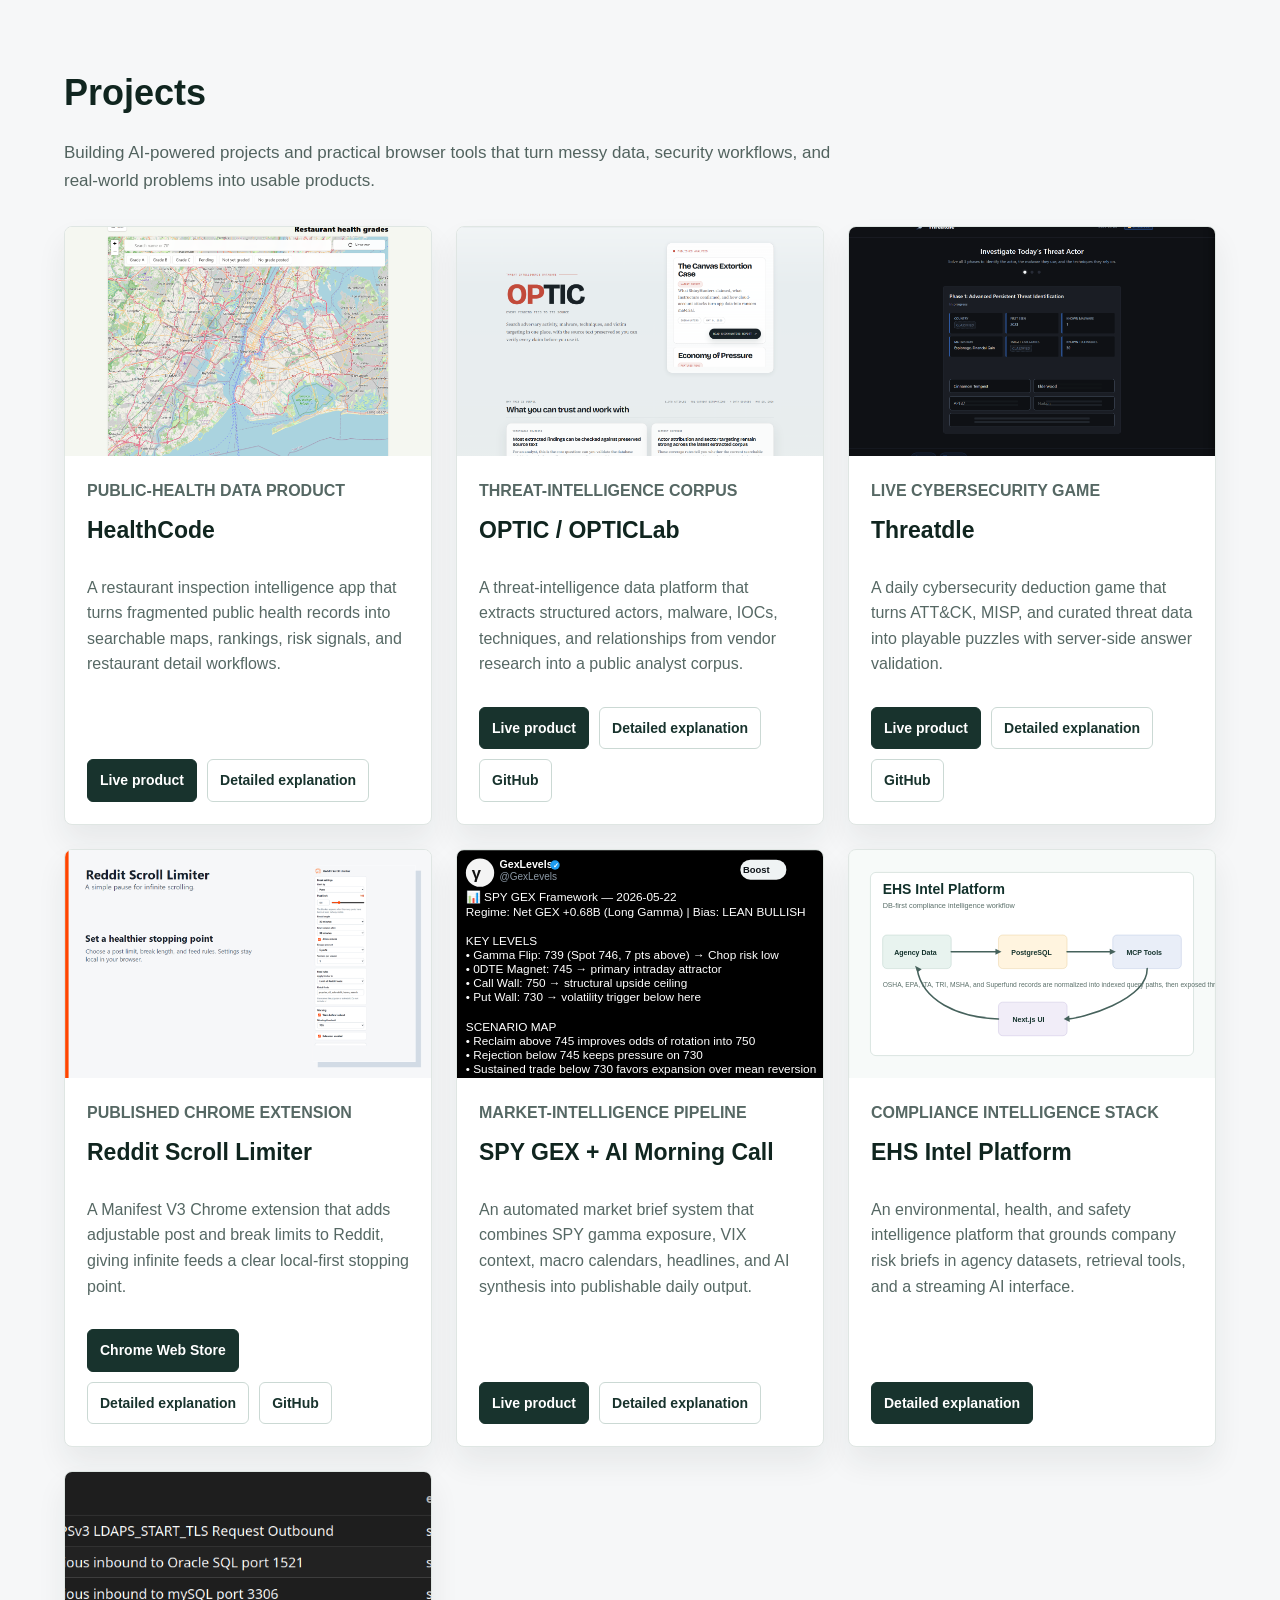
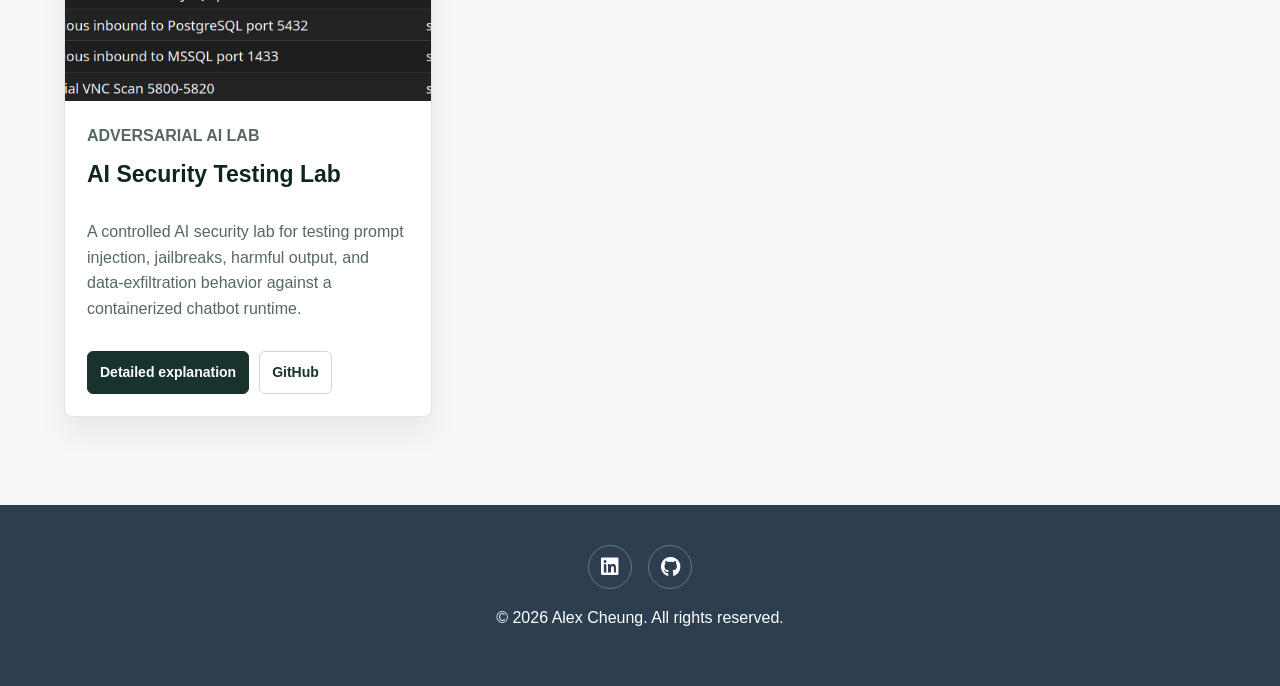
==== index.html @ 7236e61a "Add Reddit Scroll Limiter project" ====
<!DOCTYPE html>
<html lang="en">
<head>
    <meta charset="UTF-8">
    <meta name="viewport" content="width=device-width, initial-scale=1.0">
    <title>Alex Cheung - Portfolio</title>
    <link rel="stylesheet" href="styles.css">
    <link rel="stylesheet" href="https://cdnjs.cloudflare.com/ajax/libs/font-awesome/6.0.0/css/all.min.css">
</head>
<body>
    <main>
        <section class="portfolio-section" id="projects">
            <div class="container">
                <div class="section-heading">
                    <h2>Projects</h2>
                    <p>Building AI-powered projects and practical browser tools that turn messy data, security workflows, and real-world problems into usable products.</p>
                </div>

                <div class="project-grid">
                    <article class="project-card">
                        <a href="project-healthcode.html" class="project-image-link" aria-label="Read HealthCode details">
                            <img src="assets/projects/healthcode.png" alt="HealthCode application screenshot">
                        </a>
                        <div class="project-card-body">
                            <p class="project-type">Public-health data product</p>
                            <h3>HealthCode</h3>
                            <p>A restaurant inspection intelligence app that turns fragmented public health records into searchable maps, rankings, risk signals, and restaurant detail workflows.</p>
                            <div class="project-links">
                                <a href="https://healthcode-staging.netlify.app/" target="_blank" rel="noopener">Live product</a>
                                <a href="project-healthcode.html">Detailed explanation</a>
                            </div>
                        </div>
                    </article>

                    <article class="project-card">
                        <a href="project-optic.html" class="project-image-link" aria-label="Read OPTIC details">
                            <img src="assets/projects/optic.png" alt="OPTICLab application screenshot">
                        </a>
                        <div class="project-card-body">
                            <p class="project-type">Threat-intelligence corpus</p>
                            <h3>OPTIC / OPTICLab</h3>
                            <p>A threat-intelligence data platform that extracts structured actors, malware, IOCs, techniques, and relationships from vendor research into a public analyst corpus.</p>
                            <div class="project-links">
                                <a href="https://opticlab.net" target="_blank" rel="noopener">Live product</a>
                                <a href="project-optic.html">Detailed explanation</a>
                                <a href="https://github.com/RubiksTwist/opticLab" target="_blank" rel="noopener">GitHub</a>
                            </div>
                        </div>
                    </article>

                    <article class="project-card">
                        <a href="project-threatdle.html" class="project-image-link" aria-label="Read Threatdle details">
                            <img src="assets/projects/threatdle.png" alt="Threatdle application screenshot">
                        </a>
                        <div class="project-card-body">
                            <p class="project-type">Live cybersecurity game</p>
                            <h3>Threatdle</h3>
                            <p>A daily cybersecurity deduction game that turns ATT&CK, MISP, and curated threat data into playable puzzles with server-side answer validation.</p>
                            <div class="project-links">
                                <a href="https://threatdle.com" target="_blank" rel="noopener">Live product</a>
                                <a href="project-threatdle.html">Detailed explanation</a>
                                <a href="https://github.com/RubiksTwist/Threatdle" target="_blank" rel="noopener">GitHub</a>
                            </div>
                        </div>
                    </article>

                    <article class="project-card">
                        <a href="project-reddit-scroll-limiter.html" class="project-image-link" aria-label="Read Reddit Scroll Limiter details">
                            <img src="assets/projects/reddit-scroll-limiter.png" alt="Reddit Scroll Limiter Chrome extension popup">
                        </a>
                        <div class="project-card-body">
                            <p class="project-type">Published Chrome extension</p>
                            <h3>Reddit Scroll Limiter</h3>
                            <p>A Manifest V3 Chrome extension that adds adjustable post and break limits to Reddit, giving infinite feeds a clear local-first stopping point.</p>
                            <div class="project-links">
                                <a href="https://chromewebstore.google.com/detail/reddit-scroll-limiter/bcopejcpidfjbmljckhagbildkhfkemb" target="_blank" rel="noopener">Chrome Web Store</a>
                                <a href="project-reddit-scroll-limiter.html">Detailed explanation</a>
                                <a href="https://github.com/RubiksTwist/redditScrollLimiter" target="_blank" rel="noopener">GitHub</a>
                            </div>
                        </div>
                    </article>

                    <article class="project-card">
                        <a href="project-market-intel.html" class="project-image-link" aria-label="Read market intelligence details">
                            <img src="assets/projects/spy-gex-x-post.svg" alt="SPY GEX Framework post preview">
                        </a>
                        <div class="project-card-body">
                            <p class="project-type">Market-intelligence pipeline</p>
                            <h3>SPY GEX + AI Morning Call</h3>
                            <p>An automated market brief system that combines SPY gamma exposure, VIX context, macro calendars, headlines, and AI synthesis into publishable daily output.</p>
                            <div class="project-links">
                                <a href="https://x.com/GexLevels" target="_blank" rel="noopener">Live product</a>
                                <a href="project-market-intel.html">Detailed explanation</a>
                            </div>
                        </div>
                    </article>

                    <article class="project-card">
                        <a href="project-ehs-intel.html" class="project-image-link" aria-label="Read EHS Intel details">
                            <img src="assets/projects/ehs-intel.svg" alt="EHS Intel platform architecture preview">
                        </a>
                        <div class="project-card-body">
                            <p class="project-type">Compliance intelligence stack</p>
                            <h3>EHS Intel Platform</h3>
                            <p>An environmental, health, and safety intelligence platform that grounds company risk briefs in agency datasets, retrieval tools, and a streaming AI interface.</p>
                            <div class="project-links">
                                <a href="project-ehs-intel.html">Detailed explanation</a>
                            </div>
                        </div>
                    </article>

                    <article class="project-card">
                        <a href="project-ai-security-lab.html" class="project-image-link" aria-label="Read AI Security Lab details">
                            <img src="images/SO_metasploit.png" alt="Security Onion alert screenshot from cybersecurity lab">
                        </a>
                        <div class="project-card-body">
                            <p class="project-type">Adversarial AI lab</p>
                            <h3>AI Security Testing Lab</h3>
                            <p>A controlled AI security lab for testing prompt injection, jailbreaks, harmful output, and data-exfiltration behavior against a containerized chatbot runtime.</p>
                            <div class="project-links">
                                <a href="project-ai-security-lab.html">Detailed explanation</a>
                                <a href="https://github.com/RubiksTwist/AI-Hacking" target="_blank" rel="noopener">GitHub</a>
                            </div>
                        </div>
                    </article>
                </div>
            </div>
        </section>
    </main>

    <footer>
        <div class="container">
            <ul class="social-links" aria-label="Social profiles">
                <li>
                    <a href="https://www.linkedin.com/in/alex-cheung-878632290" target="_blank" rel="noopener" aria-label="LinkedIn profile">
                        <i class="fab fa-linkedin" aria-hidden="true"></i>
                    </a>
                </li>
                <li>
                    <a href="https://github.com/RubiksTwist" target="_blank" rel="noopener" aria-label="GitHub profile">
                        <i class="fab fa-github" aria-hidden="true"></i>
                    </a>
                </li>
            </ul>
            <p>&copy; 2026 Alex Cheung. All rights reserved.</p>
        </div>
    </footer>
</body>
</html>
---- styles.css ----
/* General Styles */
body {
    font-family: 'Arial', sans-serif;
    margin: 0;
    padding: 0;
    background-color: #f4f4f4;
    color: #333;
    line-height: 1.6;
}

.container {
    width: 90%;
    max-width: 1200px;
    margin: 0 auto;
    padding: 20px;
}

/* Navigation Bar */
nav {
    background-color: #2c3e50;
    color: #fff;
    padding: 10px 0;
}

nav .container {
    display: flex;
    justify-content: space-between;
    align-items: center;
}

nav .logo {
    font-size: 24px;
    font-weight: bold;
    color: #fff;
    text-decoration: none;
}

nav ul {
    list-style: none;
    margin: 0;
    padding: 0;
    display: flex;
}

nav ul li {
    margin-left: 20px;
}

nav ul li a {
    color: #fff;
    text-decoration: none;
    font-size: 16px;
}

nav ul li a:hover {
    color: #EF7C24;
}

/* Hero Section */
.hero {
    background-color: #EF7C24;
    color: #fff;
    padding: 80px 0;
    text-align: center;
}

.profile-pic {
    width: 150px; /* Adjust the size as needed */
    height: 150px; /* Adjust the size as needed */
    border-radius: 50%; /* This makes the image circular */
    border: 3px solid #fff; /* Optional: Adds a border around the image */
    box-shadow: 0 4px 8px rgba(0, 0, 0, 0.1); /* Optional: Adds a subtle shadow */
    margin-bottom: 20px; /* Space between the image and the text below */
}

.hero h1 {
    font-size: 48px;
    margin-bottom: 20px;
}

.hero p {
    font-size: 24px;
}

/* About Me Section */
.about {
    padding: 60px 0;
    background-color: #fff;
}

.about h2 {
    font-size: 36px;
    margin-bottom: 20px;
    color: #2c3e50;
}

.about p {
    font-size: 18px;
    line-height: 1.8;
}

/* Certifications Section */
.certifications {
    padding: 60px 0;
    background-color: #f4f4f4;
}

.certifications h2 {
    font-size: 36px;
    margin-bottom: 20px;
    color: #2c3e50;
}

.cert-grid {
    display: grid;
    grid-template-columns: repeat(auto-fit, minmax(250px, 1fr));
    gap: 20px;
}

.cert-item {
    background-color: #fff;
    padding: 20px;
    border-radius: 8px;
    box-shadow: 0px 0px 10px rgba(0, 0, 0, 0.1);
    text-align: center;
}

.cert-item i {
    font-size: 48px;
    color: #EF7C24;
    margin-bottom: 10px;
}

.cert-item h3 {
    font-size: 24px;
    margin-bottom: 10px;
    color: #2c3e50;
}

.cert-item p {
    font-size: 16px;
    color: #666;
}
.cert-logo {
    width: 80px; /* Adjust width */
    height: auto;
    margin-bottom: 10px; /* Space between logo and text */
}

/* Footer */
footer {
    background-color: #2c3e50;
    color: #fff;
    padding: 20px 0;
    text-align: center;
}

footer ul {
    list-style: none;
    padding: 0;
    margin: 10px 0;
    display: flex;
    justify-content: center;
}

footer ul li {
    margin: 0 10px;
}

footer ul li a {
    color: #fff;
    font-size: 20px;
    text-decoration: none;
}

footer ul li a:hover {
    color: #EF7C24;
}

footer .social-links {
    gap: 16px;
    margin: 0 0 12px;
}

footer .social-links li {
    margin: 0;
}

footer .social-links a {
    align-items: center;
    border: 1px solid rgba(255, 255, 255, 0.28);
    border-radius: 50%;
    display: inline-flex;
    height: 42px;
    justify-content: center;
    transition: background-color 160ms ease, border-color 160ms ease, color 160ms ease;
    width: 42px;
}

footer .social-links a:hover {
    background: rgba(255, 255, 255, 0.1);
    border-color: #EF7C24;
}

/* Responsive Design */
@media (max-width: 768px) {
    nav ul {
        flex-direction: column;
        align-items: center;
    }

    nav ul li {
        margin: 10px 0;
    }

    .hero h1 {
        font-size: 36px;
    }

    .hero p {
        font-size: 18px;
    }

    .about h2, .certifications h2 {
        font-size: 28px;
    }
}
.azure-link {
    color: #0078d4; /* Azure's brand color */
    text-decoration: none;
    font-weight: bold;
}
.azure-link:hover {
    text-decoration: underline;
}

/* If using the Azure logo */
.azure-link i {
    margin-right: 5px;
}

/* Capstone Hero Section */
.capstone-hero {
    background-color: #1abc9c;
    color: #fff;
    padding: 100px 0;
    text-align: center;
}

.capstone-hero h1 {
    font-size: 48px;
    margin-bottom: 20px;
}

.capstone-hero p {
    font-size: 24px;
}

/* Capstone Overview Section */
.capstone-overview {
    padding: 60px 0;
    background-color: #fff;
}

.capstone-overview h2 {
    font-size: 36px;
    margin-bottom: 20px;
    color: #2c3e50;
}

.capstone-overview p {
    font-size: 18px;
    line-height: 1.8;
}

/* Security Focus Section */
.security-focus {
    padding: 60px 0;
    background-color: #f4f4f4;
}

.security-focus h2 {
    font-size: 36px;
    margin-bottom: 20px;
    color: #2c3e50;
}

.security-focus ul {
    list-style: none;
    padding: 0;
}

.security-focus ul li {
    font-size: 18px;
    margin-bottom: 10px;
}

.security-focus ul li strong {
    color: #1abc9c;
}

/* Key Features Section */
.key-features {
    padding: 60px 0;
    background-color: #fff;
}

.key-features h2 {
    font-size: 36px;
    margin-bottom: 20px;
    color: #2c3e50;
}

.features-grid {
    display: grid;
    grid-template-columns: repeat(auto-fit, minmax(250px, 1fr));
    gap: 20px;
}

.feature-item {
    background-color: #f4f4f4;
    padding: 20px;
    border-radius: 8px;
    text-align: center;
}

.feature-item i {
    font-size: 48px;
    color: #1abc9c;
    margin-bottom: 10px;
}

.feature-item h3 {
    font-size: 24px;
    margin-bottom: 10px;
    color: #2c3e50;
}

.feature-item p {
    font-size: 16px;
    color: #666;
}

/* Detailed Explanations Section */
.detailed-explanations {
    padding: 60px 0;
    background-color: #f4f4f4;
}

.detailed-explanations h2 {
    font-size: 36px;
    margin-bottom: 20px;
    color: #2c3e50;
}

.explanation-item {
    background-color: #fff;
    padding: 20px;
    border-radius: 8px;
    margin-bottom: 20px;
}

.explanation-item h3 {
    font-size: 24px;
    margin-bottom: 10px;
    color: #2c3e50;
}

.explanation-item p {
    font-size: 16px;
    color: #666;
}

/* Network Topology Section */
.network-topology {
    padding: 60px 0;
    background-color: #fff; /* White background to match the image */
}

.network-topology h2 {
    font-size: 36px;
    margin-bottom: 20px;
    color: #2c3e50;
}

.network-topology p {
    font-size: 18px;
    line-height: 1.8;
    margin-bottom: 20px;
}

.topology-image {
    text-align: center;
    margin-top: 20px;
}

.topology-image img {
    max-width: 100%;
    height: auto;
    border: 1px solid #ddd; /* Optional: Add a border around the image */
    border-radius: 8px; /* Optional: Add rounded corners */
    box-shadow: 0px 0px 10px rgba(0, 0, 0, 0.1); /* Optional: Add a subtle shadow */
}
/* Resume Container */
.resume-container {
    background-color: #fff;
    padding: 40px;
    border-radius: 8px;
    box-shadow: 0px 0px 10px rgba(0, 0, 0, 0.1);
    margin: 20px auto;
}

.resume-header {
    text-align: center;
    margin-bottom: 30px;
}

.resume-header h1 {
    font-size: 36px;
    margin-bottom: 10px;
    color: #2c3e50;
}

.resume-header p {
    font-size: 18px;
    color: #666;
}

.resume-header a {
    color: #1abc9c;
    text-decoration: none;
}

.resume-header a:hover {
    text-decoration: underline;
}

/* Resume Sections */
.resume-section {
    margin-bottom: 30px;
}

.resume-section h2 {
    font-size: 24px;
    color: #2c3e50;
    border-bottom: 2px solid #1abc9c;
    padding-bottom: 5px;
    margin-bottom: 20px;
}

.experience-item {
    margin-bottom: 20px;
}

.experience-item h3 {
    font-size: 20px;
    color: #2c3e50;
    margin-bottom: 5px;
}

.experience-item .date {
    font-size: 14px;
    color: #666;
    margin-bottom: 10px;
}

.experience-item ul {
    list-style: disc;
    padding-left: 20px;
}

.experience-item ul li {
    font-size: 16px;
    margin-bottom: 5px;
}

.skills-list {
    list-style: none;
    padding: 0;
    display: flex;
    flex-wrap: wrap;
    gap: 10px;
}

.skills-list li {
    background-color: #1abc9c;
    color: #fff;
    padding: 8px 12px;
    border-radius: 5px;
    font-size: 14px;
}

/* Portfolio refresh */
html {
    scroll-behavior: smooth;
}

body {
    background: #f6f7f8;
}

nav {
    background-color: #18332d;
}

nav .container {
    gap: 24px;
}

nav ul {
    flex-wrap: wrap;
    justify-content: flex-end;
    gap: 8px 18px;
}

nav ul li {
    margin-left: 0;
}

nav ul li a {
    font-size: 15px;
}

.portfolio-hero {
    background: #eef4f1;
    color: #15231f;
    padding: 72px 0 64px;
    border-bottom: 1px solid #d6e2dd;
}

.portfolio-hero-grid {
    display: block;
    align-items: center;
}

.eyebrow {
    color: #0f6f5c;
    font-size: 13px;
    font-weight: 700;
    letter-spacing: 0;
    margin: 0 0 10px;
    text-transform: uppercase;
}

.portfolio-hero h1 {
    color: #10251f;
    font-size: 54px;
    line-height: 1.04;
    margin: 0 0 18px;
    max-width: 860px;
}

.hero-copy {
    color: #465b55;
    font-size: 20px;
    line-height: 1.65;
    margin: 0;
    max-width: 760px;
}

.hero-actions {
    display: flex;
    flex-wrap: wrap;
    gap: 12px;
    margin-top: 28px;
}

.button {
    align-items: center;
    border-radius: 6px;
    display: inline-flex;
    font-weight: 700;
    gap: 10px;
    min-height: 44px;
    padding: 0 18px;
    text-decoration: none;
}

.button.primary {
    background: #0f6f5c;
    color: #fff;
}

.button.secondary {
    background: #ffffff;
    border: 1px solid #cbd9d4;
    color: #18332d;
}

.portfolio-section {
    padding: 68px 0;
}

main > .portfolio-section:first-child {
    padding-top: 44px;
}

.portfolio-section.muted {
    background: #ffffff;
    border-top: 1px solid #e3e8e6;
}

.section-heading {
    margin-bottom: 30px;
    max-width: 780px;
}

.section-heading h2,
.automation-note h2,
.project-detail h1,
.project-detail h2 {
    color: #10251f;
    margin-top: 0;
}

.section-heading h2,
.automation-note h2 {
    font-size: 36px;
    margin-bottom: 10px;
}

.section-heading p,
.automation-note p,
.project-detail p,
.project-detail li {
    color: #52635f;
    font-size: 17px;
    line-height: 1.7;
}

.project-grid {
    display: grid;
    gap: 24px;
    grid-template-columns: repeat(3, minmax(0, 1fr));
}

.project-card {
    background: #fff;
    border: 1px solid #dfe6e3;
    border-radius: 8px;
    box-shadow: 0 16px 30px rgba(26, 44, 39, 0.07);
    display: flex;
    flex-direction: column;
    min-width: 0;
    overflow: hidden;
}

.project-image-link {
    background: #dfe8e4;
    display: block;
}

.project-card img {
    aspect-ratio: 16 / 10;
    display: block;
    object-fit: cover;
    width: 100%;
}

.project-card img[src$="spy-gex-x-post.svg"] {
    object-position: top;
}

.project-card-body {
    display: flex;
    flex: 1;
    flex-direction: column;
    padding: 22px;
}

.project-type {
    color: #0f6f5c;
    font-size: 13px;
    font-weight: 700;
    margin: 0 0 8px;
    text-transform: uppercase;
}

.project-card h3 {
    color: #10251f;
    font-size: 23px;
    margin: 0 0 10px;
}

.project-card p {
    color: #566864;
    font-size: 16px;
    line-height: 1.6;
}

.project-links {
    display: flex;
    flex-wrap: wrap;
    gap: 10px;
    margin-top: auto;
    padding-top: 14px;
}

.project-links a {
    border: 1px solid #cbd9d4;
    border-radius: 6px;
    color: #18332d;
    font-size: 14px;
    font-weight: 700;
    padding: 9px 12px;
    text-decoration: none;
}

.project-links a:first-child {
    background: #18332d;
    border-color: #18332d;
    color: #fff;
}

.automation-note {
    align-items: center;
    display: grid;
    gap: 28px;
    grid-template-columns: minmax(0, 1fr) minmax(280px, 440px);
}

.command-pill {
    background: #17211f;
    border-radius: 8px;
    color: #eef4f1;
    display: block;
    overflow-x: auto;
    padding: 18px;
    white-space: nowrap;
}

.project-detail {
    background: #ffffff;
    padding: 62px 0;
}

.project-detail-header {
    display: grid;
    gap: 34px;
    grid-template-columns: minmax(0, 1fr) minmax(320px, 520px);
    margin-bottom: 46px;
}

.project-detail h1 {
    font-size: 48px;
    line-height: 1.08;
    margin-bottom: 16px;
}

.project-detail h2 {
    border-top: 1px solid #e3e8e6;
    font-size: 26px;
    margin-bottom: 12px;
    padding-top: 28px;
}

.project-detail h3 {
    color: #10251f;
    font-size: 21px;
    margin: 26px 0 8px;
}

.project-detail-image {
    aspect-ratio: 16 / 10;
    border: 1px solid #dfe6e3;
    border-radius: 8px;
    box-shadow: 0 16px 30px rgba(26, 44, 39, 0.08);
    object-fit: cover;
    width: 100%;
}

.detail-actions {
    display: flex;
    flex-wrap: wrap;
    gap: 12px;
    margin-top: 24px;
}

.detail-layout {
    display: grid;
    gap: 34px;
    grid-template-columns: minmax(0, 1fr) 320px;
}

.detail-panel {
    background: #f6f8f7;
    border: 1px solid #dfe6e3;
    border-radius: 8px;
    padding: 22px;
}

.detail-panel h3 {
    color: #10251f;
    margin: 0 0 12px;
}

.detail-panel ul,
.project-detail ul {
    padding-left: 20px;
}

.detail-panel li {
    font-size: 15px;
    margin-bottom: 8px;
}

.back-link {
    border: 1px solid #cbd9d4;
    border-radius: 6px;
    color: #18332d;
    display: inline-block;
    font-weight: 700;
    margin-top: 18px;
    padding: 10px 13px;
    text-decoration: none;
}

.case-study {
    background: #ffffff;
    padding: 52px 0 72px;
}

.case-hero {
    border-bottom: 1px solid #dfe6e3;
    margin-bottom: 34px;
    padding-bottom: 28px;
}

.case-hero h1 {
    color: #10251f;
    font-size: 48px;
    line-height: 1.08;
    margin: 0 0 14px;
}

.case-hero p {
    color: #52635f;
    font-size: 19px;
    line-height: 1.7;
    max-width: 900px;
}

.case-actions {
    display: flex;
    flex-wrap: wrap;
    gap: 10px;
    margin-top: 20px;
}

.case-actions .back-link {
    margin-top: 0;
}

.case-layout {
    display: grid;
    gap: 30px;
    grid-template-columns: minmax(0, 1fr) 320px;
}

.case-main h2 {
    border-top: 1px solid #e3e8e6;
    color: #10251f;
    font-size: 27px;
    margin: 34px 0 12px;
    padding-top: 28px;
}

.case-main h2:first-child {
    border-top: 0;
    margin-top: 0;
    padding-top: 0;
}

.case-main h3 {
    color: #10251f;
    font-size: 20px;
    margin: 22px 0 8px;
}

.case-main p,
.case-main li {
    color: #52635f;
    font-size: 17px;
    line-height: 1.72;
}

.case-main ul {
    padding-left: 22px;
}

.screenshot-grid {
    display: grid;
    gap: 18px;
    grid-template-columns: repeat(2, minmax(0, 1fr));
}

.screenshot-frame,
.diagram-frame {
    background: #f6f8f7;
    border: 1px solid #dfe6e3;
    border-radius: 8px;
    overflow: hidden;
}

.screenshot-frame img,
.diagram-frame img {
    display: block;
    width: 100%;
}

.screenshot-frame figcaption,
.diagram-frame figcaption {
    border-top: 1px solid #dfe6e3;
    color: #52635f;
    font-size: 14px;
    line-height: 1.5;
    margin: 0;
    padding: 12px 14px;
}

.diagram-grid {
    display: grid;
    gap: 18px;
    grid-template-columns: 1fr;
}

.decision-grid {
    display: grid;
    gap: 16px;
    grid-template-columns: repeat(2, minmax(0, 1fr));
}

.decision-card {
    background: #f6f8f7;
    border: 1px solid #dfe6e3;
    border-radius: 8px;
    padding: 18px;
}

.decision-card h3 {
    margin-top: 0;
}

.case-sidebar {
    display: flex;
    flex-direction: column;
    gap: 18px;
}

.evidence-panel {
    background: #f6f8f7;
    border: 1px solid #dfe6e3;
    border-radius: 8px;
    padding: 20px;
}

.evidence-panel h2,
.evidence-panel h3 {
    color: #10251f;
    margin: 0 0 12px;
}

.evidence-panel ul {
    margin: 0;
    padding-left: 20px;
}

.evidence-panel li {
    color: #52635f;
    font-size: 15px;
    line-height: 1.55;
    margin-bottom: 8px;
}

.case-tag-list {
    display: flex;
    flex-wrap: wrap;
    gap: 8px;
    padding: 0;
}

.case-tag-list li {
    background: #e8f3ef;
    border: 1px solid #cbd9d4;
    border-radius: 6px;
    color: #18332d;
    font-size: 13px;
    font-weight: 700;
    list-style: none;
    padding: 7px 9px;
}

@media (max-width: 980px) {
    .portfolio-hero-grid,
    .project-detail-header,
    .detail-layout,
    .case-layout,
    .automation-note {
        grid-template-columns: 1fr;
    }

    .project-grid {
        grid-template-columns: repeat(2, minmax(0, 1fr));
    }

    .hero-profile {
        width: 180px;
    }
}

@media (max-width: 640px) {
    .container {
        width: 92%;
        padding-left: 0;
        padding-right: 0;
    }

    nav .container {
        align-items: flex-start;
        flex-direction: column;
    }

    nav ul {
        justify-content: flex-start;
    }

    .portfolio-hero h1,
    .project-detail h1 {
        font-size: 38px;
    }

    .project-grid {
        grid-template-columns: 1fr;
    }

    .screenshot-grid,
    .decision-grid {
        grid-template-columns: 1fr;
    }

    .portfolio-section,
    .project-detail,
    .case-study {
        padding: 46px 0;
    }
}
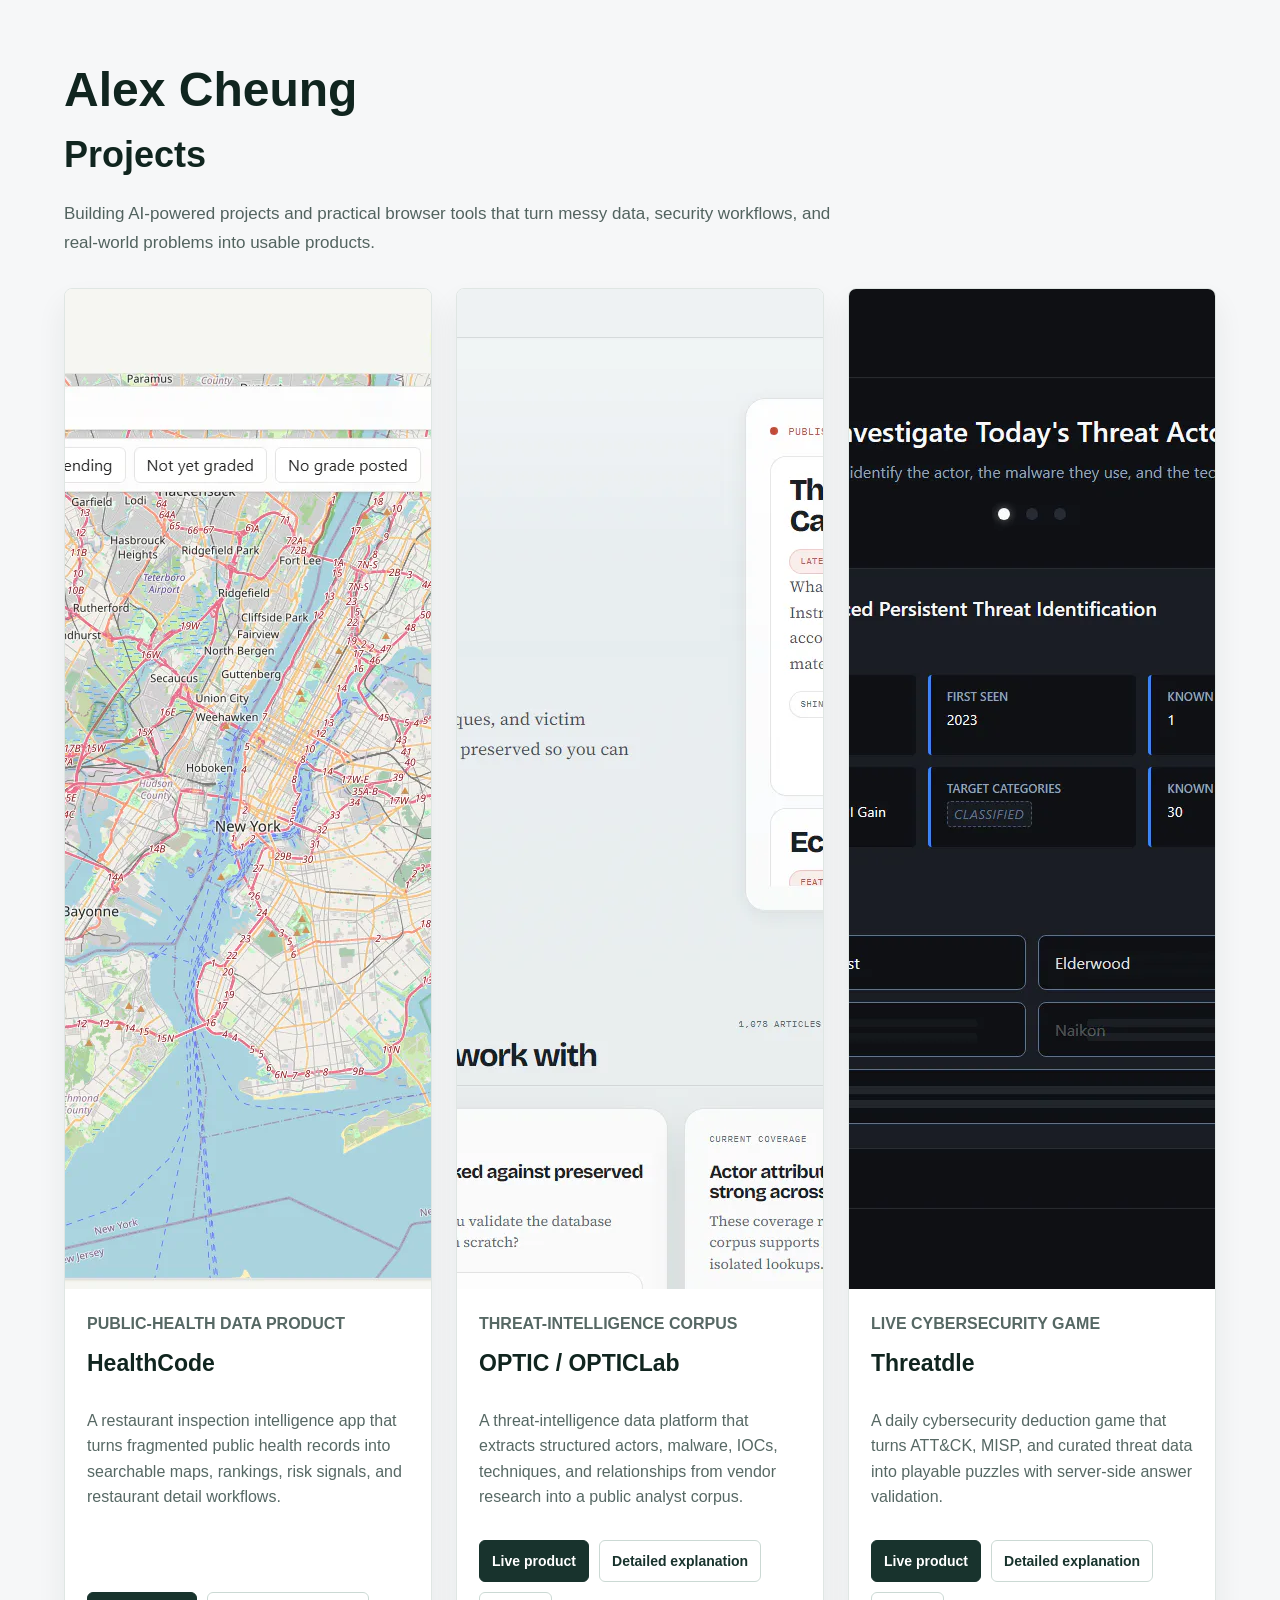
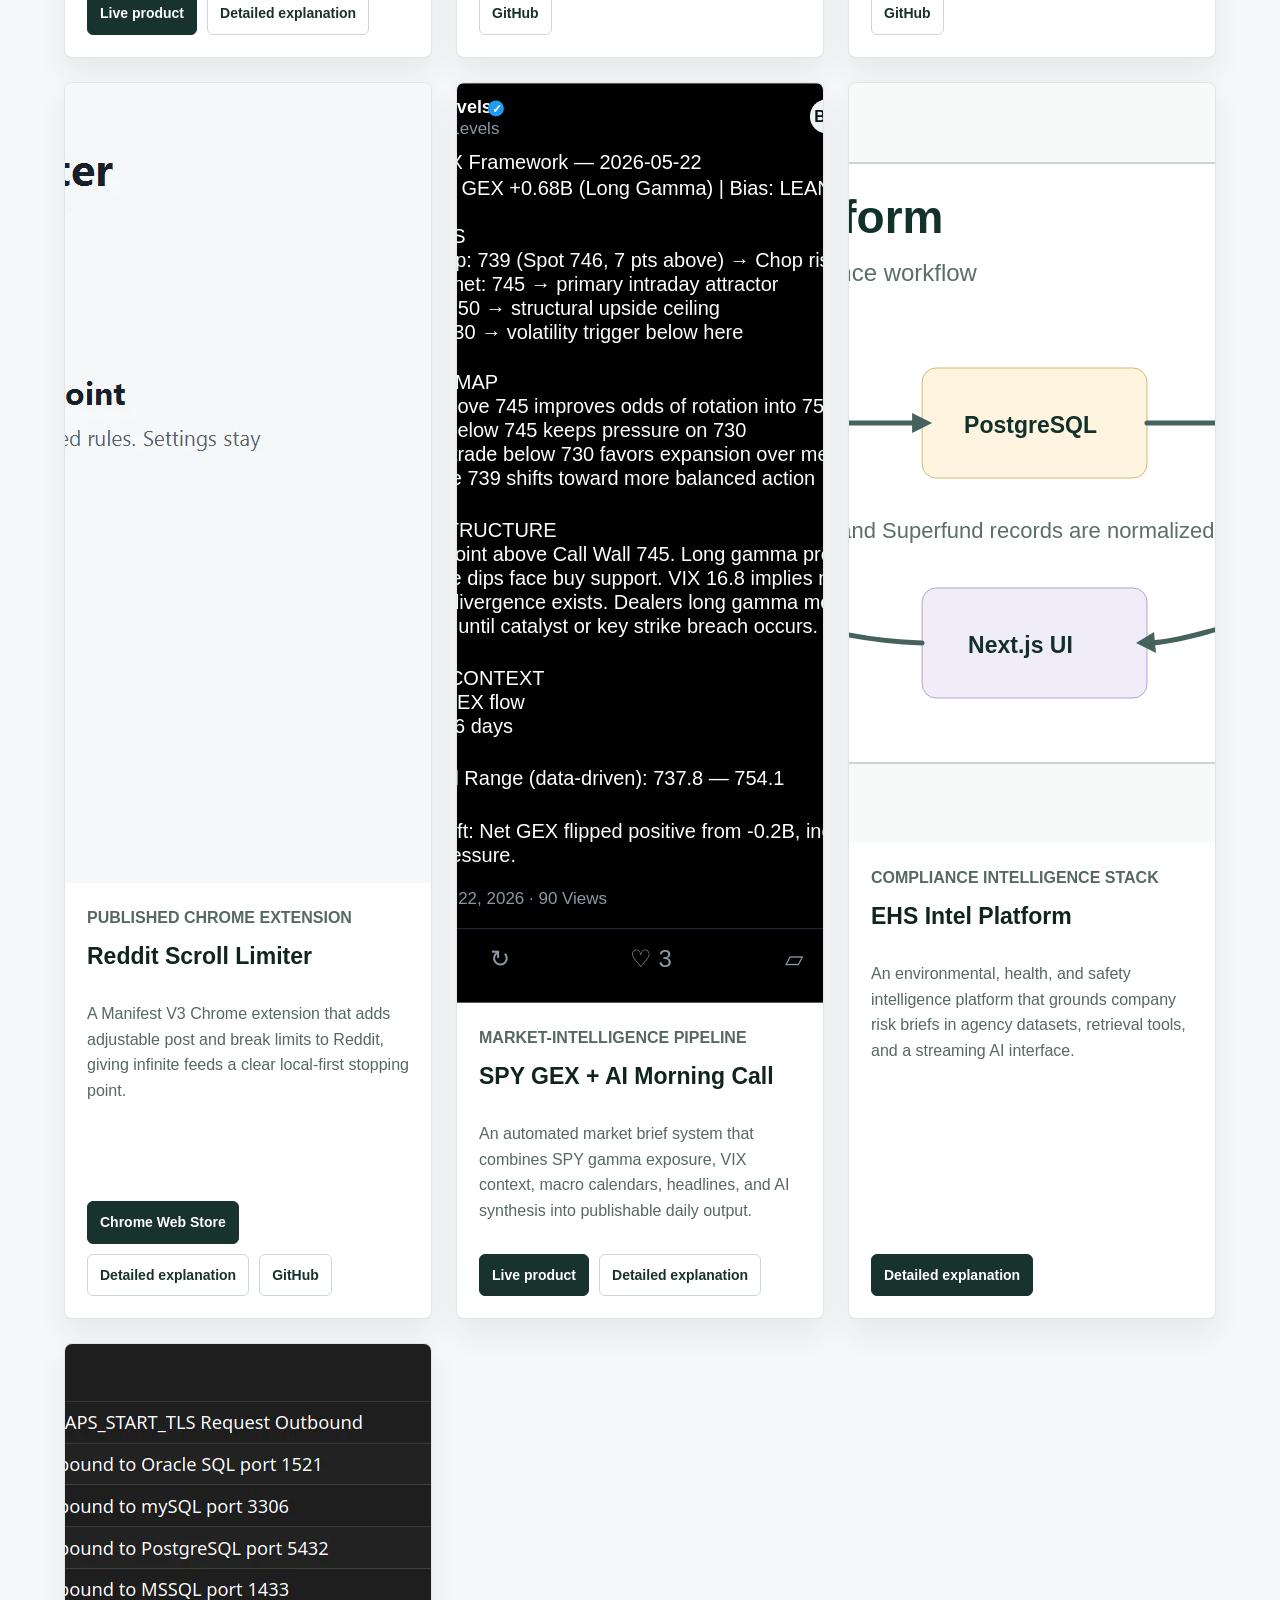
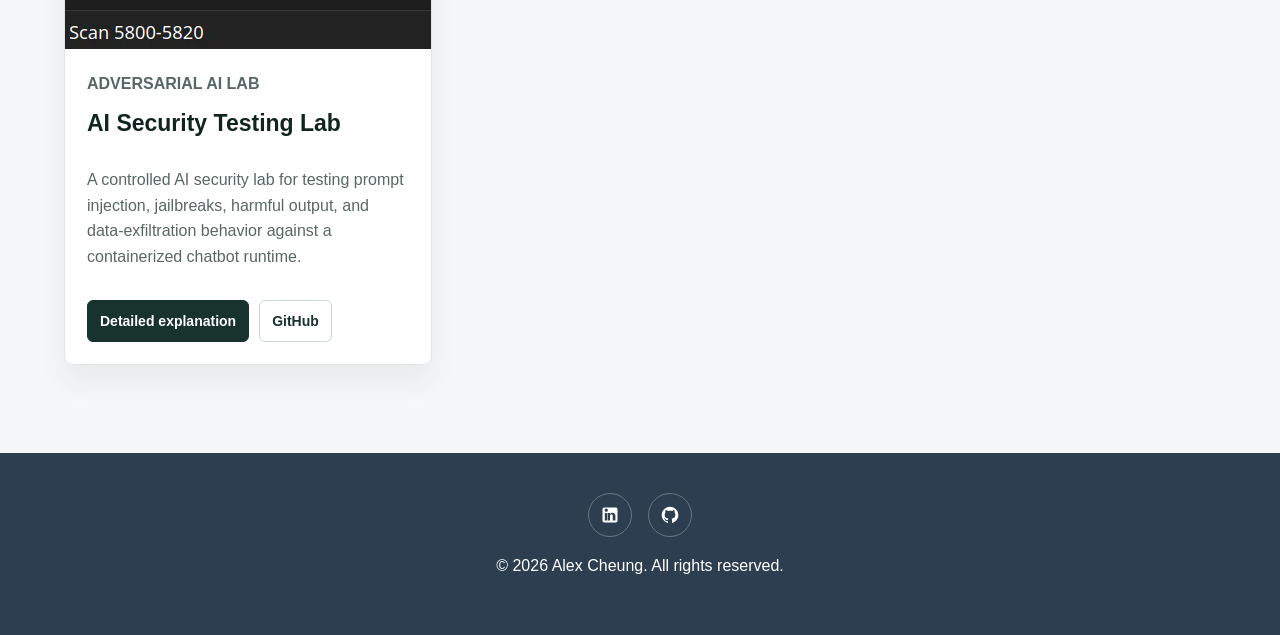
==== commit 9c8d8ef9: "Improve portfolio metadata, performance, and validation" ====
--- a/index.html
+++ b/index.html
@@ -4,14 +4,26 @@
     <meta charset="UTF-8">
     <meta name="viewport" content="width=device-width, initial-scale=1.0">
     <title>Alex Cheung - Portfolio</title>
+    <meta name="description" content="Alex Cheung builds AI-powered data, cybersecurity, browser, market-intelligence, and compliance products. Explore selected projects and technical case studies.">
+    <meta name="author" content="Alex Cheung">
+    <meta name="theme-color" content="#18332d">
+    <link rel="canonical" href="https://www.alexcheung.info/">
+    <meta property="og:type" content="website">
+    <meta property="og:title" content="Alex Cheung - Portfolio">
+    <meta property="og:description" content="AI-powered data, cybersecurity, browser, market-intelligence, and compliance products by Alex Cheung.">
+    <meta property="og:url" content="https://www.alexcheung.info/">
+    <meta property="og:image" content="https://www.alexcheung.info/assets/projects/optic.png">
+    <meta property="og:image:alt" content="Selected product work from Alex Cheung's portfolio">
+    <meta name="twitter:card" content="summary_large_image">
+    <link rel="icon" href="favicon.svg" type="image/svg+xml">
     <link rel="stylesheet" href="styles.css">
-    <link rel="stylesheet" href="https://cdnjs.cloudflare.com/ajax/libs/font-awesome/6.0.0/css/all.min.css">
 </head>
 <body>
     <main>
         <section class="portfolio-section" id="projects">
             <div class="container">
                 <div class="section-heading">
+                    <h1>Alex Cheung</h1>
                     <h2>Projects</h2>
                     <p>Building AI-powered projects and practical browser tools that turn messy data, security workflows, and real-world problems into usable products.</p>
                 </div>
@@ -19,7 +31,7 @@
                 <div class="project-grid">
                     <article class="project-card">
                         <a href="project-healthcode.html" class="project-image-link" aria-label="Read HealthCode details">
-                            <img src="assets/projects/healthcode.png" alt="HealthCode application screenshot">
+                            <img src="assets/projects/healthcode.webp" alt="HealthCode application screenshot" width="1440" height="1000" decoding="async" fetchpriority="high">
                         </a>
                         <div class="project-card-body">
                             <p class="project-type">Public-health data product</p>
@@ -34,7 +46,7 @@
 
                     <article class="project-card">
                         <a href="project-optic.html" class="project-image-link" aria-label="Read OPTIC details">
-                            <img src="assets/projects/optic.png" alt="OPTICLab application screenshot">
+                            <img src="assets/projects/optic.webp" alt="OPTICLab application screenshot" width="1440" height="1000" loading="lazy" decoding="async">
                         </a>
                         <div class="project-card-body">
                             <p class="project-type">Threat-intelligence corpus</p>
@@ -50,7 +62,7 @@
 
                     <article class="project-card">
                         <a href="project-threatdle.html" class="project-image-link" aria-label="Read Threatdle details">
-                            <img src="assets/projects/threatdle.png" alt="Threatdle application screenshot">
+                            <img src="assets/projects/threatdle.webp" alt="Threatdle application screenshot" width="1440" height="1000" loading="lazy" decoding="async">
                         </a>
                         <div class="project-card-body">
                             <p class="project-type">Live cybersecurity game</p>
@@ -66,7 +78,7 @@
 
                     <article class="project-card">
                         <a href="project-reddit-scroll-limiter.html" class="project-image-link" aria-label="Read Reddit Scroll Limiter details">
-                            <img src="assets/projects/reddit-scroll-limiter.png" alt="Reddit Scroll Limiter Chrome extension popup">
+                            <img src="assets/projects/reddit-scroll-limiter.webp" alt="Reddit Scroll Limiter Chrome extension popup" width="1280" height="800" loading="lazy" decoding="async">
                         </a>
                         <div class="project-card-body">
                             <p class="project-type">Published Chrome extension</p>
@@ -82,7 +94,7 @@
 
                     <article class="project-card">
                         <a href="project-market-intel.html" class="project-image-link" aria-label="Read market intelligence details">
-                            <img src="assets/projects/spy-gex-x-post.svg" alt="SPY GEX Framework post preview">
+                            <img src="assets/projects/spy-gex-x-post.svg" alt="SPY GEX Framework post preview" width="620" height="920" loading="lazy" decoding="async">
                         </a>
                         <div class="project-card-body">
                             <p class="project-type">Market-intelligence pipeline</p>
@@ -97,7 +109,7 @@
 
                     <article class="project-card">
                         <a href="project-ehs-intel.html" class="project-image-link" aria-label="Read EHS Intel details">
-                            <img src="assets/projects/ehs-intel.svg" alt="EHS Intel platform architecture preview">
+                            <img src="assets/projects/ehs-intel.svg" alt="EHS Intel platform architecture preview" width="1200" height="760" loading="lazy" decoding="async">
                         </a>
                         <div class="project-card-body">
                             <p class="project-type">Compliance intelligence stack</p>
@@ -111,7 +123,7 @@
 
                     <article class="project-card">
                         <a href="project-ai-security-lab.html" class="project-image-link" aria-label="Read AI Security Lab details">
-                            <img src="images/SO_metasploit.png" alt="Security Onion alert screenshot from cybersecurity lab">
+                            <img src="images/SO_metasploit.webp" alt="Security Onion alert screenshot from cybersecurity lab" width="1405" height="305" loading="lazy" decoding="async">
                         </a>
                         <div class="project-card-body">
                             <p class="project-type">Adversarial AI lab</p>
@@ -133,12 +145,16 @@
             <ul class="social-links" aria-label="Social profiles">
                 <li>
                     <a href="https://www.linkedin.com/in/alex-cheung-878632290" target="_blank" rel="noopener" aria-label="LinkedIn profile">
-                        <i class="fab fa-linkedin" aria-hidden="true"></i>
+                        <svg viewBox="0 0 24 24" aria-hidden="true" focusable="false">
+                            <path d="M19 3a2 2 0 0 1 2 2v14a2 2 0 0 1-2 2H5a2 2 0 0 1-2-2V5a2 2 0 0 1 2-2h14m-.5 15.5v-5.3c0-2.6-1.6-3.8-3.7-3.8-1.4 0-2.4.8-2.8 1.6V9.7H8.5v8.8H12v-4.9c0-1.3.3-2.5 1.8-2.5s1.5 1.4 1.5 2.6v4.8h3.2M5.5 6.2a2 2 0 1 0 4 0 2 2 0 0 0-4 0m.3 12.3h3.4V9.7H5.8v8.8Z"/>
+                        </svg>
                     </a>
                 </li>
                 <li>
                     <a href="https://github.com/RubiksTwist" target="_blank" rel="noopener" aria-label="GitHub profile">
-                        <i class="fab fa-github" aria-hidden="true"></i>
+                        <svg viewBox="0 0 24 24" aria-hidden="true" focusable="false">
+                            <path d="M12 2A10 10 0 0 0 8.84 21.5c.5.08.66-.23.66-.5v-1.69c-2.77.6-3.36-1.31-3.36-1.31-.46-1.16-1.11-1.47-1.11-1.47-.91-.62.07-.61.07-.61 1 .08 1.53 1.03 1.53 1.03.87 1.55 2.34 1.1 2.91.85.09-.65.35-1.1.63-1.35-2.22-.25-4.55-1.11-4.55-4.95 0-1.11.38-2 1.03-2.71-.1-.25-.38-1.29.1-2.64 0 0 .84-.27 2.75 1.02A9.7 9.7 0 0 1 12 6.84c.85 0 1.71.11 2.5.33 1.91-1.29 2.75-1.02 2.75-1.02.48 1.35.2 2.39.1 2.64.65.71 1.03 1.6 1.03 2.71 0 3.85-2.34 4.7-4.57 4.95.36.31.69.91.69 1.85V21c0 .27.16.59.67.5A10 10 0 0 0 12 2Z"/>
+                        </svg>
                     </a>
                 </li>
             </ul>
--- a/styles.css
+++ b/styles.css
@@ -64,15 +64,6 @@
     text-align: center;
 }
 
-.profile-pic {
-    width: 150px; /* Adjust the size as needed */
-    height: 150px; /* Adjust the size as needed */
-    border-radius: 50%; /* This makes the image circular */
-    border: 3px solid #fff; /* Optional: Adds a border around the image */
-    box-shadow: 0 4px 8px rgba(0, 0, 0, 0.1); /* Optional: Adds a subtle shadow */
-    margin-bottom: 20px; /* Space between the image and the text below */
-}
-
 .hero h1 {
     font-size: 48px;
     margin-bottom: 20px;
@@ -145,6 +136,12 @@
     width: 80px; /* Adjust width */
     height: auto;
     margin-bottom: 10px; /* Space between logo and text */
+}
+
+.cert-icon {
+    color: #0f6f5c;
+    fill: currentColor;
+    height: 80px;
 }
 
 /* Footer */
@@ -202,6 +199,12 @@
     border-color: #EF7C24;
 }
 
+footer .social-links svg {
+    fill: currentColor;
+    height: 20px;
+    width: 20px;
+}
+
 /* Responsive Design */
 @media (max-width: 768px) {
     nav ul {
@@ -234,8 +237,14 @@
     text-decoration: underline;
 }
 
-/* If using the Azure logo */
-.azure-link i {
+.icon {
+    fill: currentColor;
+    height: 1em;
+    vertical-align: -0.125em;
+    width: 1em;
+}
+
+.azure-link .icon {
     margin-right: 5px;
 }
 
@@ -324,10 +333,12 @@
     text-align: center;
 }
 
-.feature-item i {
-    font-size: 48px;
+.feature-item .feature-icon {
     color: #1abc9c;
+    fill: currentColor;
+    height: 48px;
     margin-bottom: 10px;
+    width: 48px;
 }
 
 .feature-item h3 {
@@ -613,10 +624,17 @@
     margin-top: 0;
 }
 
+.section-heading h1 {
+    color: #10251f;
+    font-size: 48px;
+    line-height: 1.08;
+    margin: 0 0 10px;
+}
+
 .section-heading h2,
 .automation-note h2 {
     font-size: 36px;
-    margin-bottom: 10px;
+    margin: 0 0 10px;
 }
 
 .section-heading p,
@@ -1025,7 +1043,8 @@
     }
 
     .portfolio-hero h1,
-    .project-detail h1 {
+    .project-detail h1,
+    .section-heading h1 {
         font-size: 38px;
     }
 
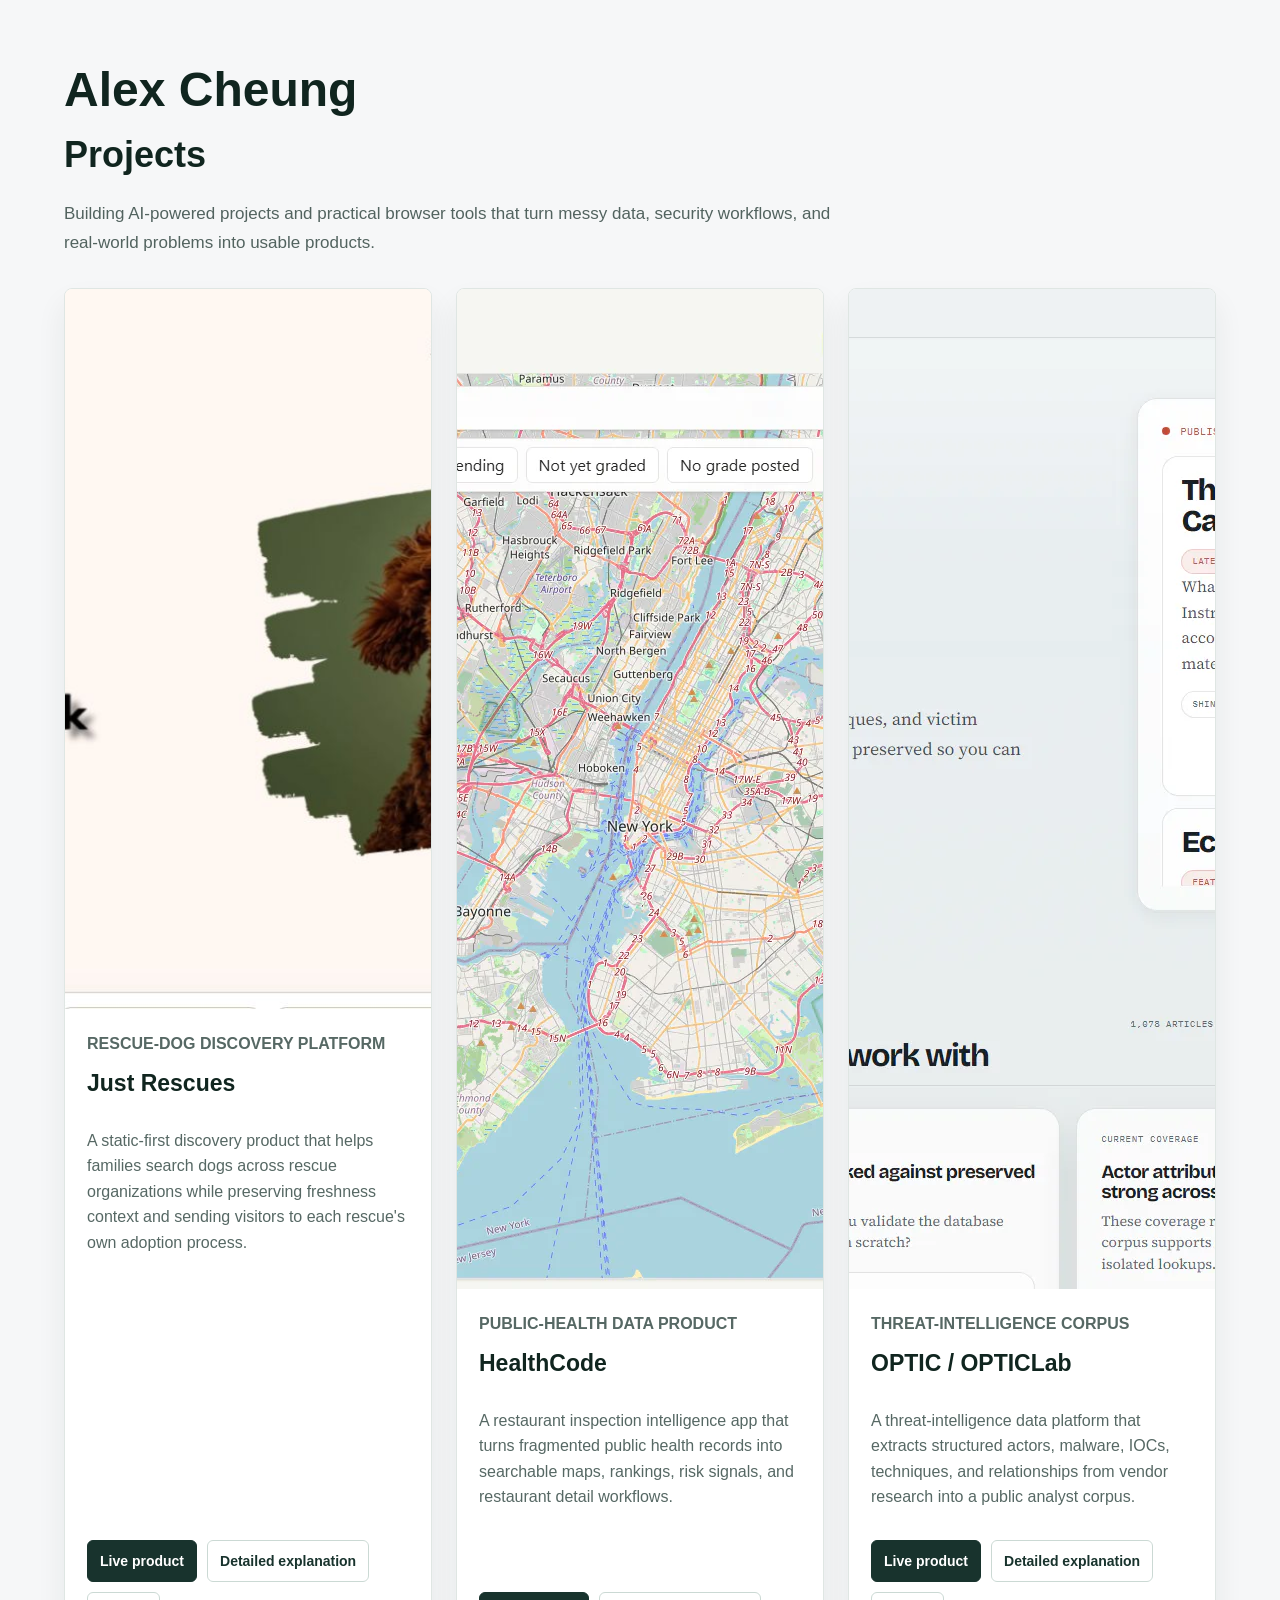
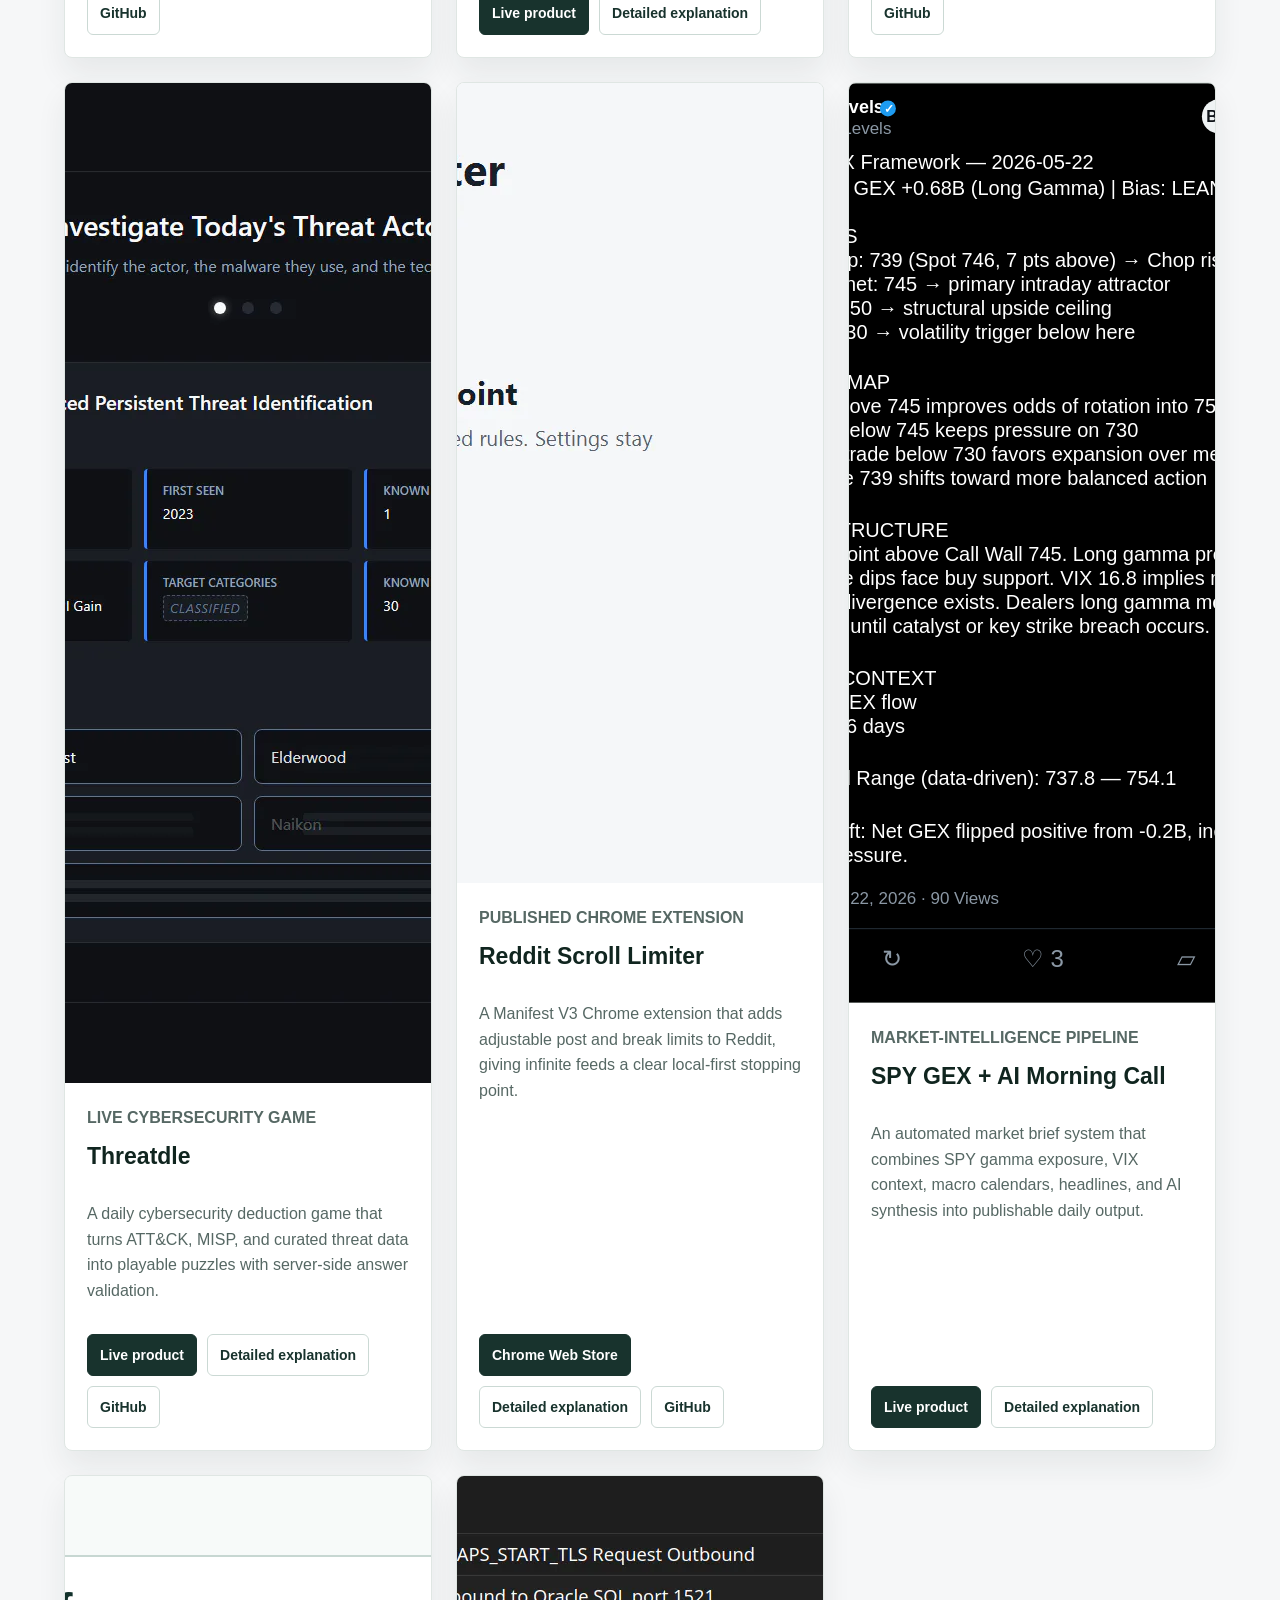
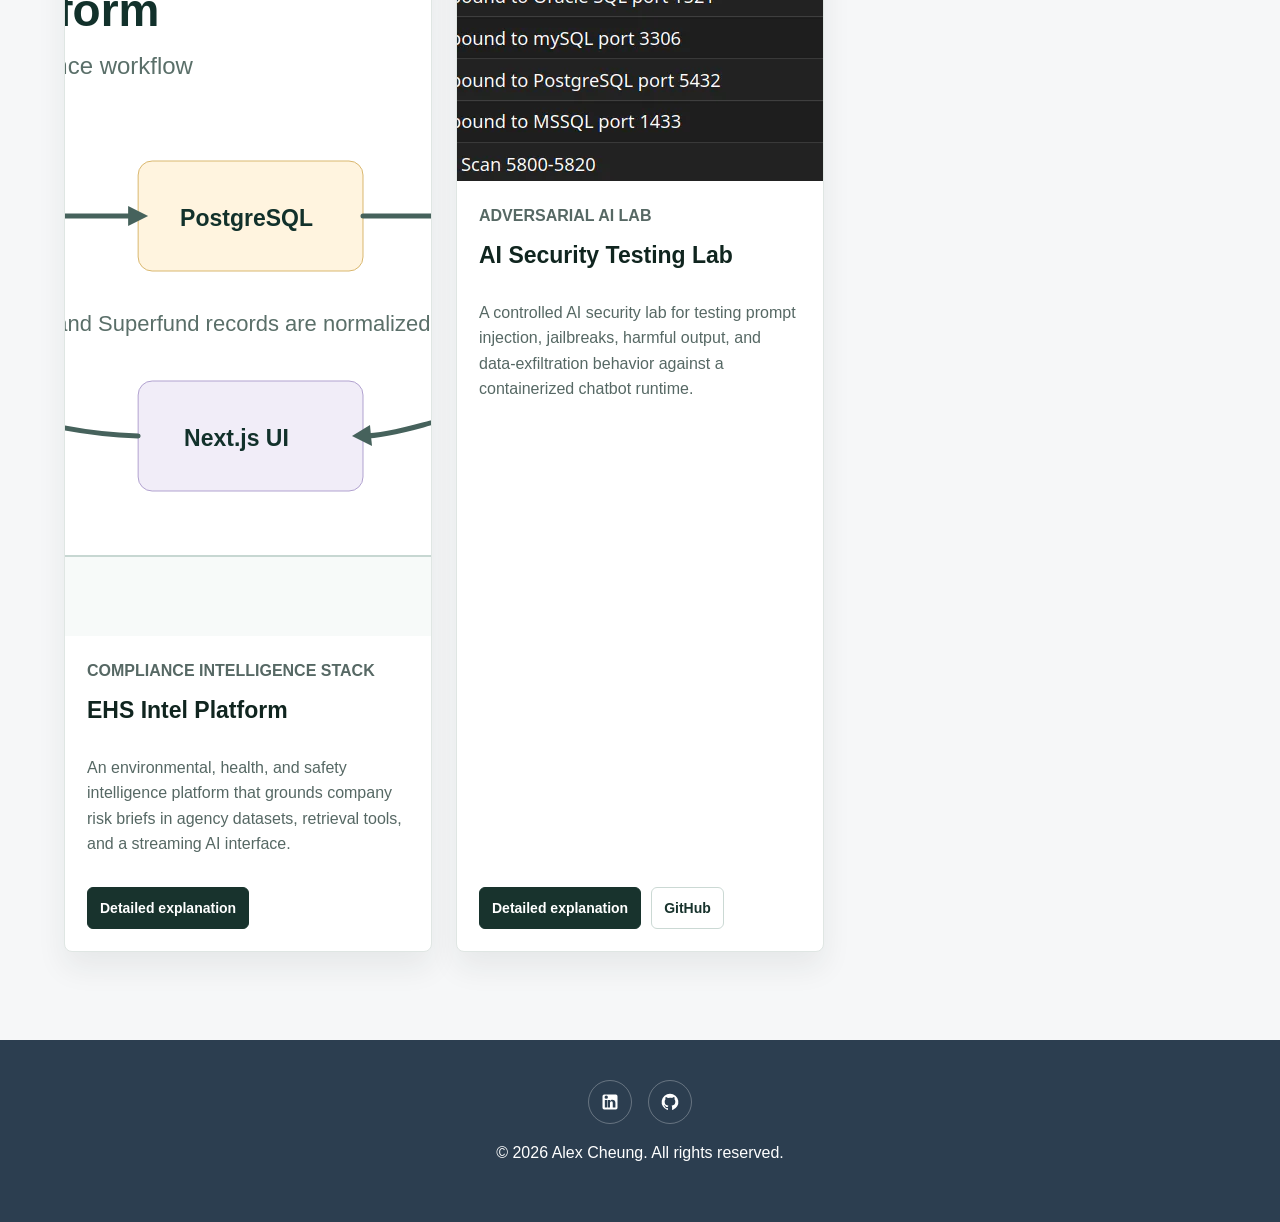
==== commit 831458aa: "Add Just Rescues portfolio case study" ====
--- a/index.html
+++ b/index.html
@@ -29,6 +29,22 @@
                 </div>
 
                 <div class="project-grid">
+                    <article class="project-card">
+                        <a href="project-justrescues.html" class="project-image-link" aria-label="Read Just Rescues details">
+                            <img src="assets/projects/justrescues-home.png" alt="Just Rescues homepage for finding rescue dogs across New York" width="1280" height="720" decoding="async" fetchpriority="high">
+                        </a>
+                        <div class="project-card-body">
+                            <p class="project-type">Rescue-dog discovery platform</p>
+                            <h3>Just Rescues</h3>
+                            <p>A static-first discovery product that helps families search dogs across rescue organizations while preserving freshness context and sending visitors to each rescue's own adoption process.</p>
+                            <div class="project-links">
+                                <a href="https://www.justrescues.com/" target="_blank" rel="noopener">Live product</a>
+                                <a href="project-justrescues.html">Detailed explanation</a>
+                                <a href="https://github.com/RubiksTwist/justrescues-site" target="_blank" rel="noopener">GitHub</a>
+                            </div>
+                        </div>
+                    </article>
+
                     <article class="project-card">
                         <a href="project-healthcode.html" class="project-image-link" aria-label="Read HealthCode details">
                             <img src="assets/projects/healthcode.webp" alt="HealthCode application screenshot" width="1440" height="1000" decoding="async" fetchpriority="high">
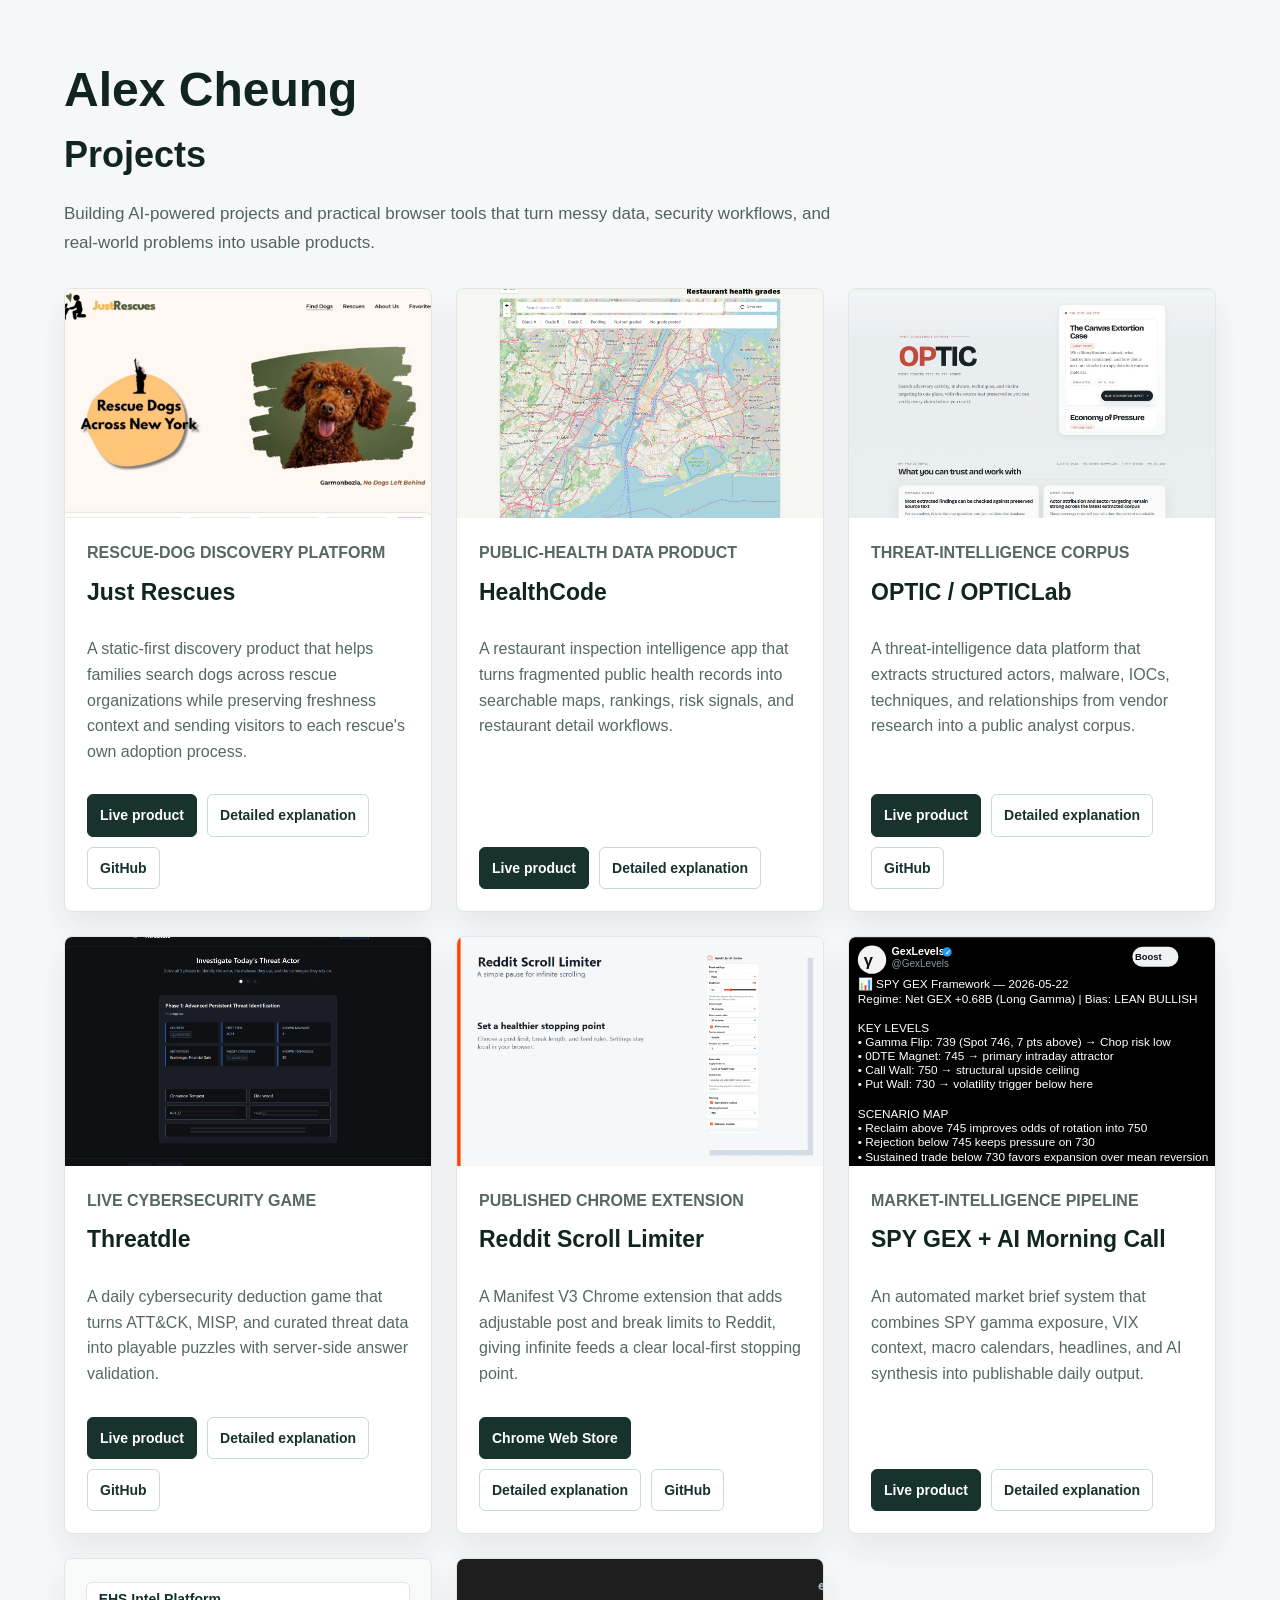
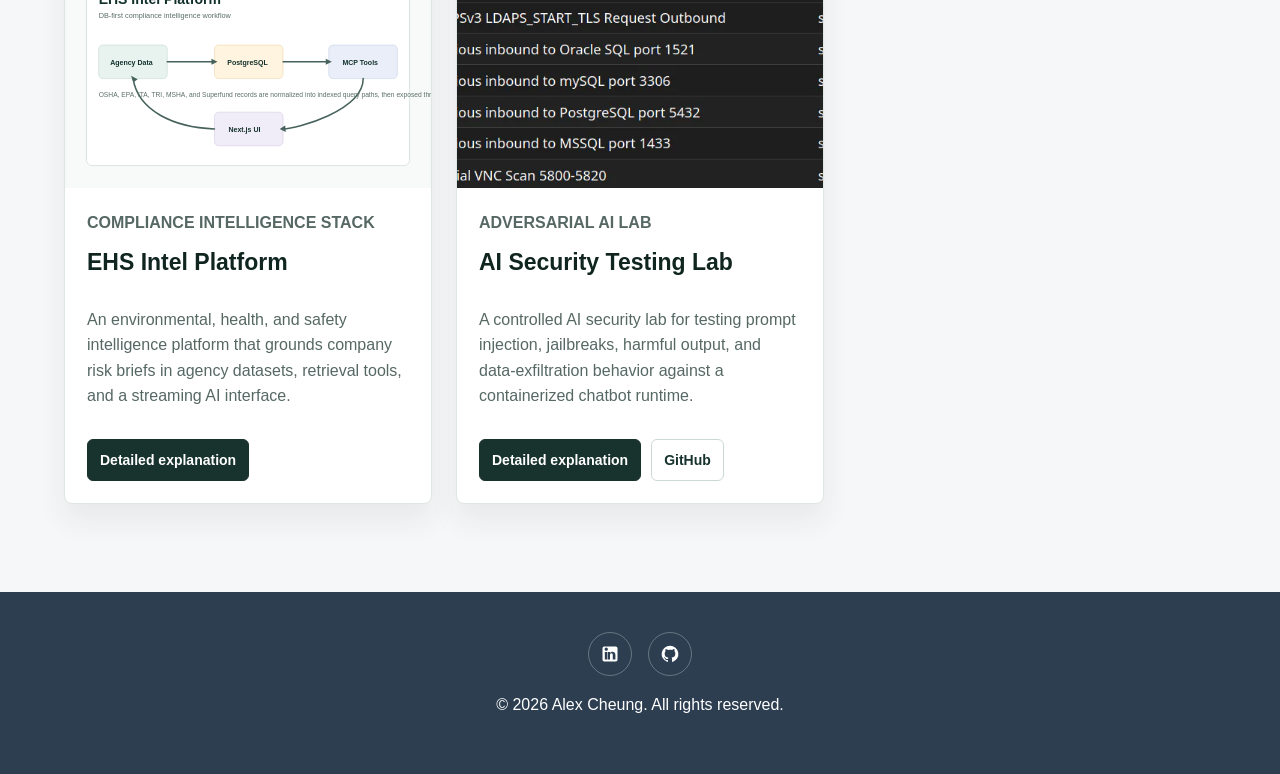
==== commit 4f597d1b: "Fix portfolio project card image sizing" ====
--- a/index.html
+++ b/index.html
@@ -16,7 +16,7 @@
     <meta property="og:image:alt" content="Selected product work from Alex Cheung's portfolio">
     <meta name="twitter:card" content="summary_large_image">
     <link rel="icon" href="favicon.svg" type="image/svg+xml">
-    <link rel="stylesheet" href="styles.css">
+    <link rel="stylesheet" href="styles.css?portfolio-card-layout=1">
 </head>
 <body>
     <main>
--- a/styles.css
+++ b/styles.css
@@ -664,13 +664,15 @@
 }
 
 .project-image-link {
+    aspect-ratio: 16 / 10;
     background: #dfe8e4;
     display: block;
+    overflow: hidden;
 }
 
 .project-card img {
-    aspect-ratio: 16 / 10;
     display: block;
+    height: 100%;
     object-fit: cover;
     width: 100%;
 }
@@ -923,7 +925,21 @@
 .screenshot-frame img,
 .diagram-frame img {
     display: block;
+    height: auto;
     width: 100%;
+}
+
+.product-screenshot {
+    padding: 22px 22px 0;
+}
+
+.product-screenshot img {
+    border: 1px solid #dfe6e3;
+    border-radius: 5px;
+}
+
+.product-screenshot figcaption {
+    margin: 22px -22px 0;
 }
 
 .screenshot-frame figcaption,
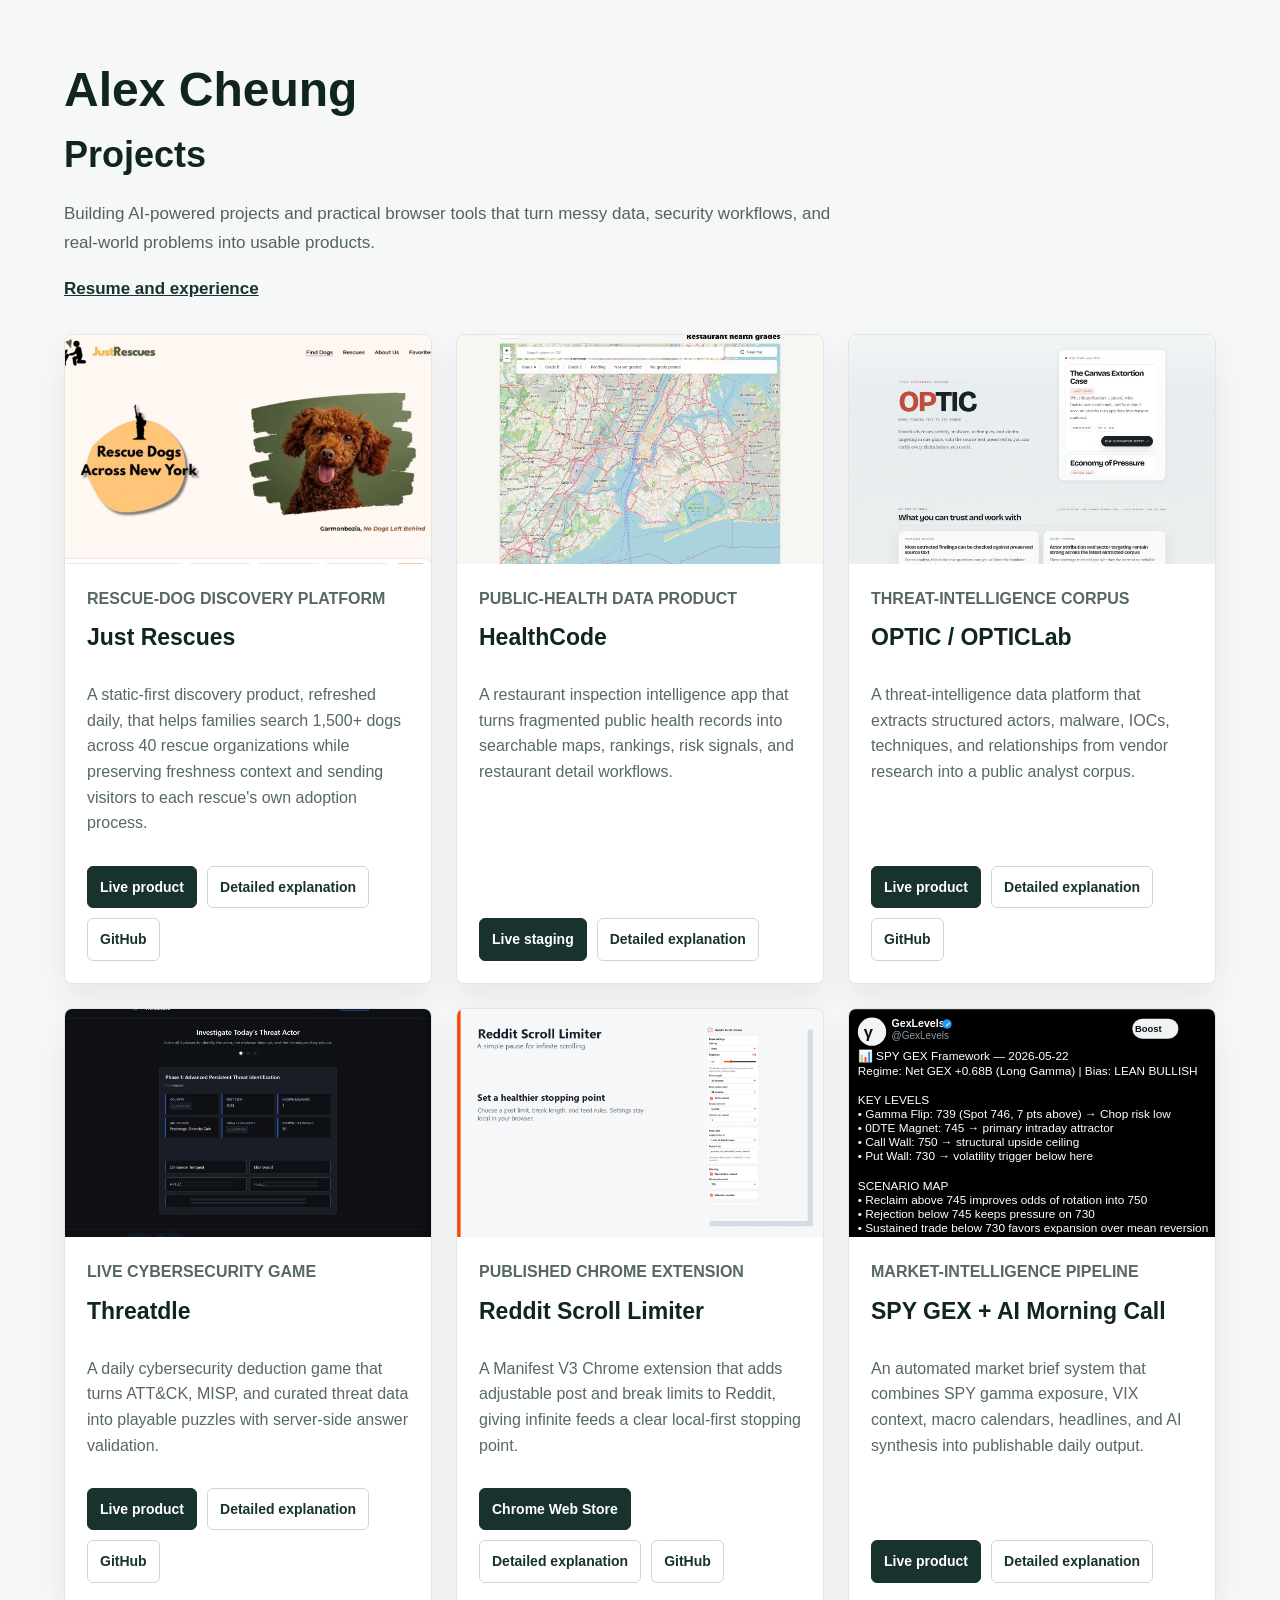
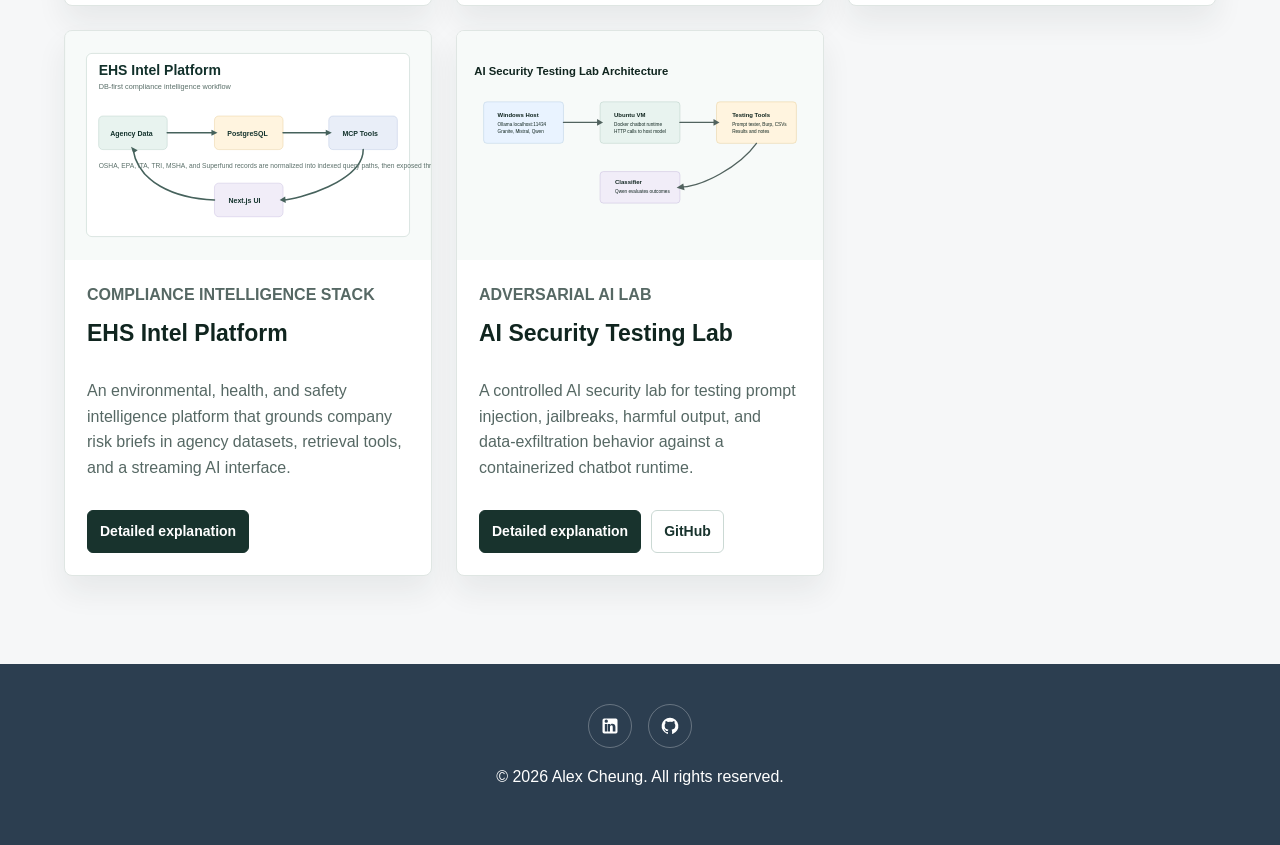
==== commit 9bb10bf5: "Update project case studies and resume from 2026 records Bring project pages in line with the latest" ====
--- a/index.html
+++ b/index.html
@@ -16,7 +16,7 @@
     <meta property="og:image:alt" content="Selected product work from Alex Cheung's portfolio">
     <meta name="twitter:card" content="summary_large_image">
     <link rel="icon" href="favicon.svg" type="image/svg+xml">
-    <link rel="stylesheet" href="styles.css?portfolio-card-layout=1">
+    <link rel="stylesheet" href="styles.css?portfolio-card-layout=2">
 </head>
 <body>
     <main>
@@ -26,6 +26,7 @@
                     <h1>Alex Cheung</h1>
                     <h2>Projects</h2>
                     <p>Building AI-powered projects and practical browser tools that turn messy data, security workflows, and real-world problems into usable products.</p>
+                    <p><a href="resume.html">Resume and experience</a></p>
                 </div>
 
                 <div class="project-grid">
@@ -36,7 +37,7 @@
                         <div class="project-card-body">
                             <p class="project-type">Rescue-dog discovery platform</p>
                             <h3>Just Rescues</h3>
-                            <p>A static-first discovery product that helps families search dogs across rescue organizations while preserving freshness context and sending visitors to each rescue's own adoption process.</p>
+                            <p>A static-first discovery product, refreshed daily, that helps families search 1,500+ dogs across 40 rescue organizations while preserving freshness context and sending visitors to each rescue's own adoption process.</p>
                             <div class="project-links">
                                 <a href="https://www.justrescues.com/" target="_blank" rel="noopener">Live product</a>
                                 <a href="project-justrescues.html">Detailed explanation</a>
@@ -54,7 +55,7 @@
                             <h3>HealthCode</h3>
                             <p>A restaurant inspection intelligence app that turns fragmented public health records into searchable maps, rankings, risk signals, and restaurant detail workflows.</p>
                             <div class="project-links">
-                                <a href="https://healthcode-staging.netlify.app/" target="_blank" rel="noopener">Live product</a>
+                                <a href="https://healthcode-staging.netlify.app/" target="_blank" rel="noopener">Live staging</a>
                                 <a href="project-healthcode.html">Detailed explanation</a>
                             </div>
                         </div>
@@ -139,7 +140,7 @@
 
                     <article class="project-card">
                         <a href="project-ai-security-lab.html" class="project-image-link" aria-label="Read AI Security Lab details">
-                            <img src="images/SO_metasploit.webp" alt="Security Onion alert screenshot from cybersecurity lab" width="1405" height="305" loading="lazy" decoding="async">
+                            <img src="assets/diagrams/ai-security-architecture.svg" alt="AI Security Testing Lab architecture diagram" width="1100" height="560" loading="lazy" decoding="async">
                         </a>
                         <div class="project-card-body">
                             <p class="project-type">Adversarial AI lab</p>
--- a/styles.css
+++ b/styles.css
@@ -681,6 +681,16 @@
     object-position: top;
 }
 
+.section-heading a {
+    color: #18332d;
+    font-weight: 600;
+}
+
+.project-card img[src$="ai-security-architecture.svg"] {
+    background: #f7faf9;
+    object-fit: contain;
+}
+
 .project-card-body {
     display: flex;
     flex: 1;
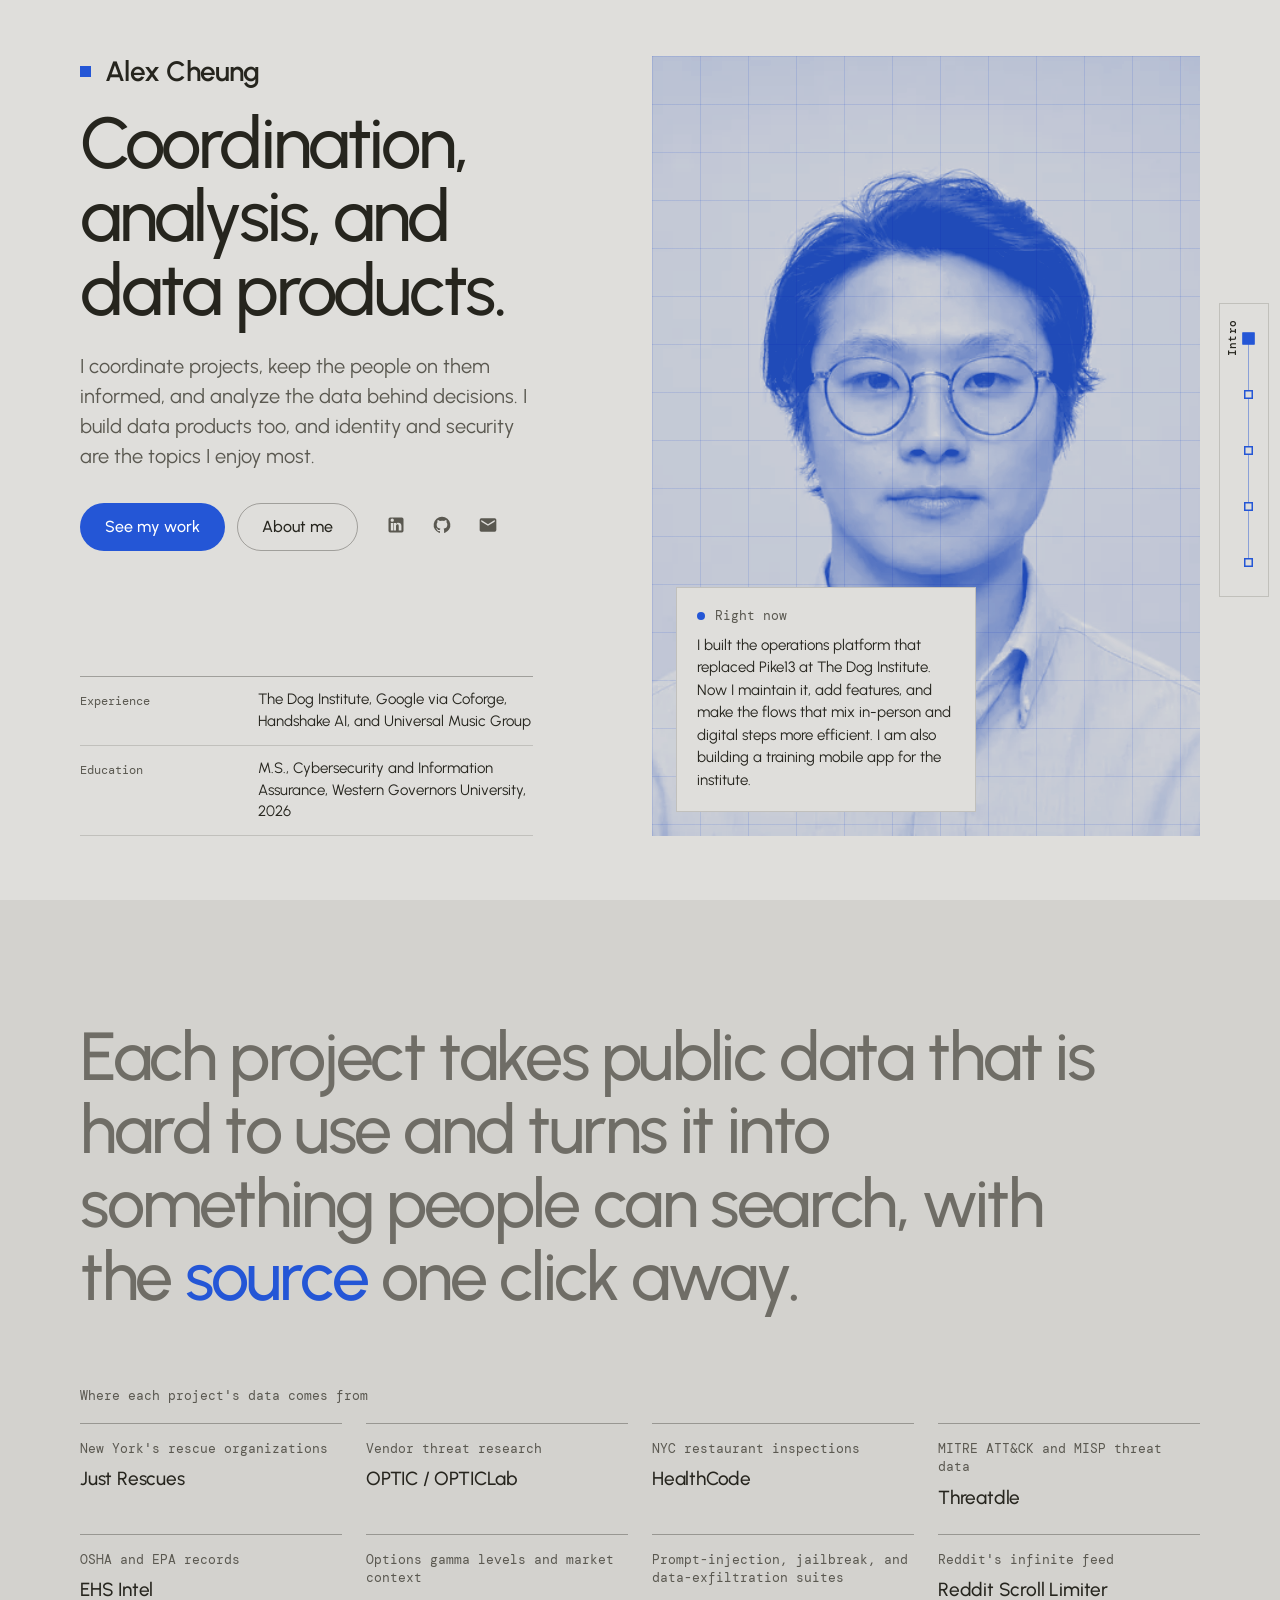
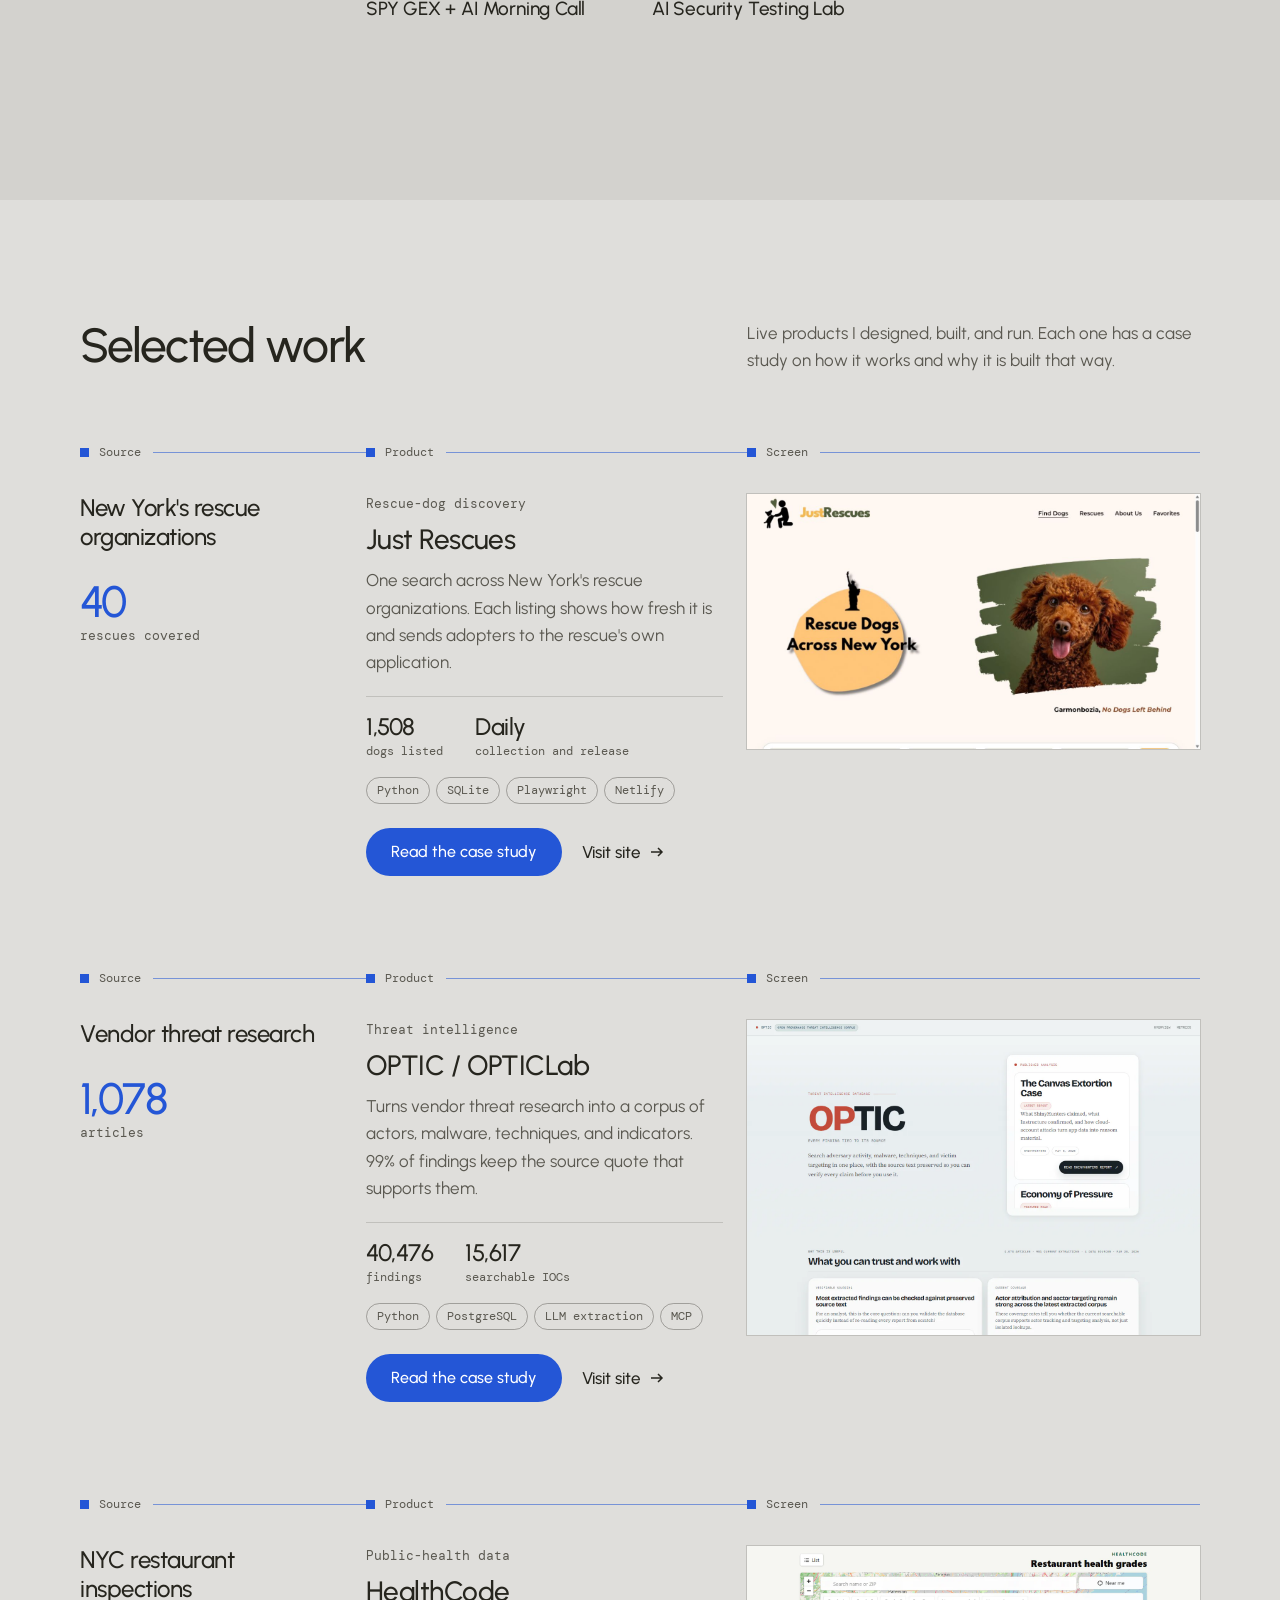
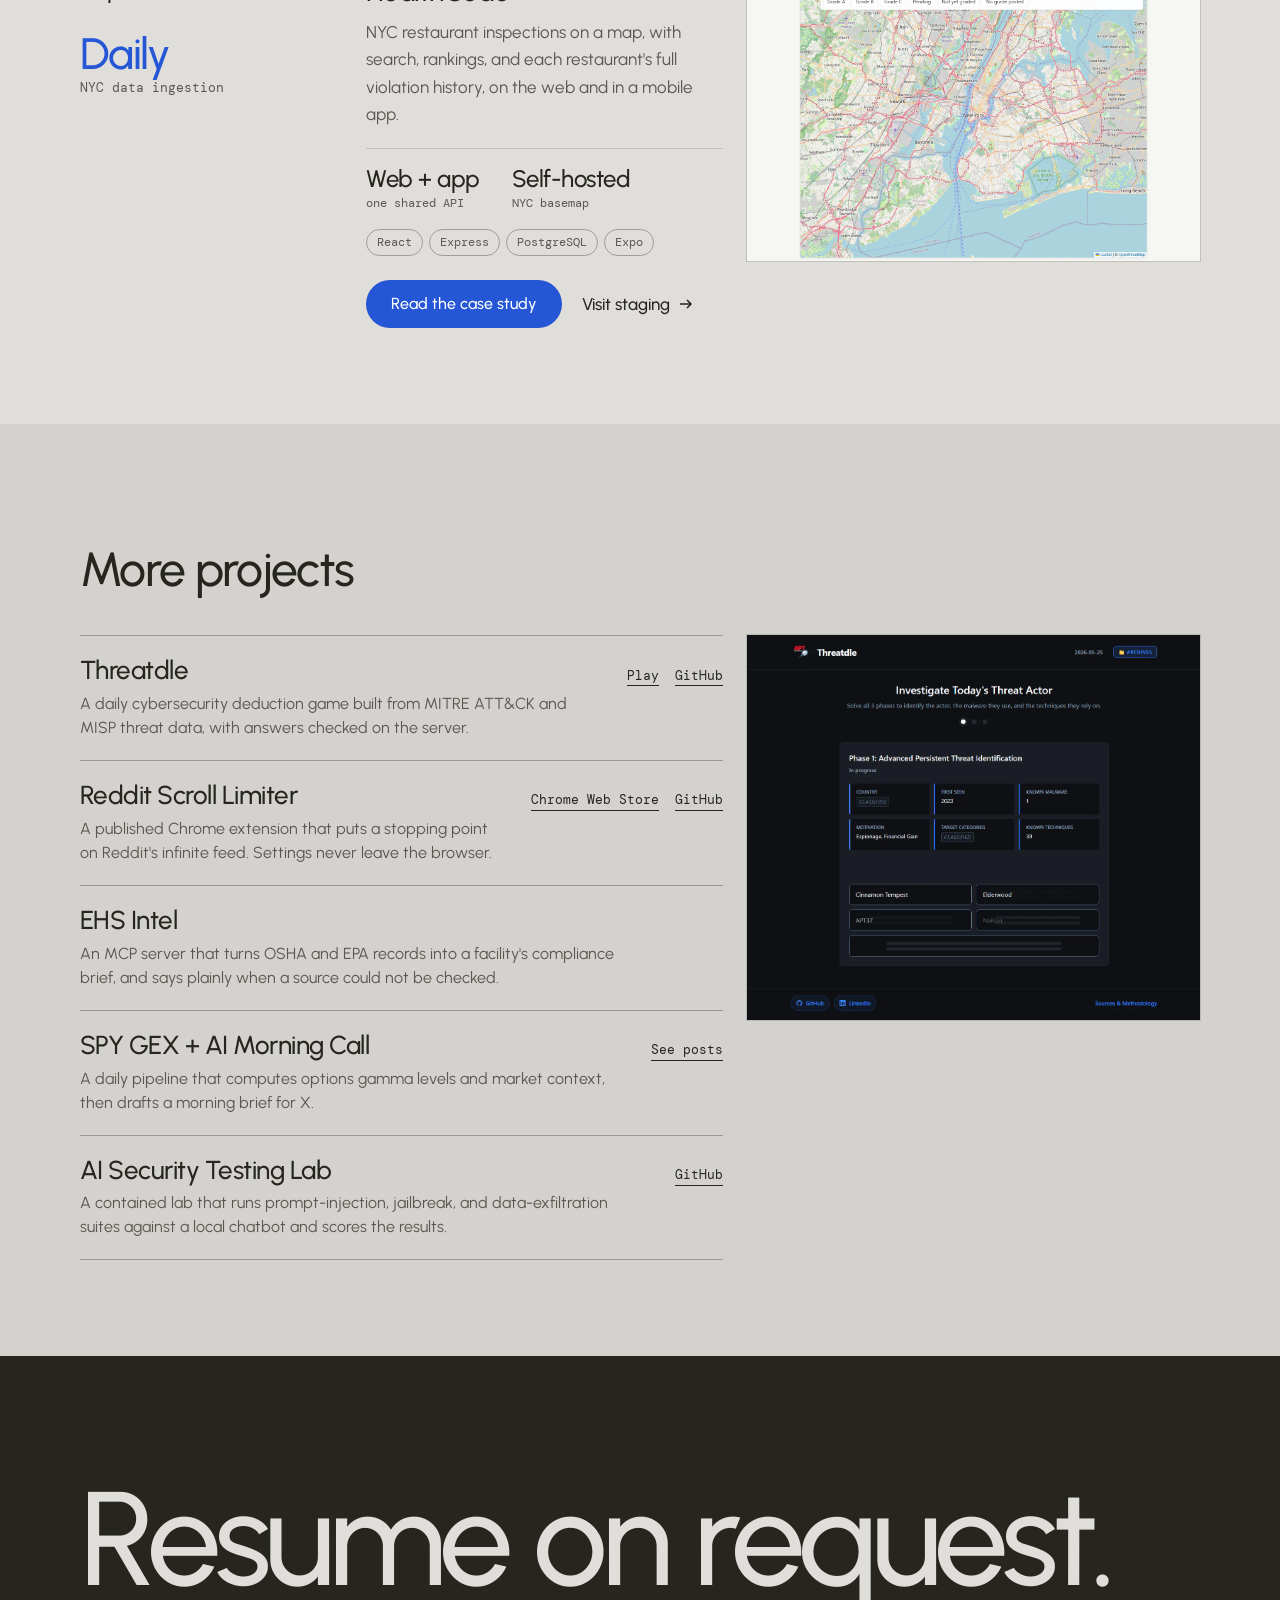
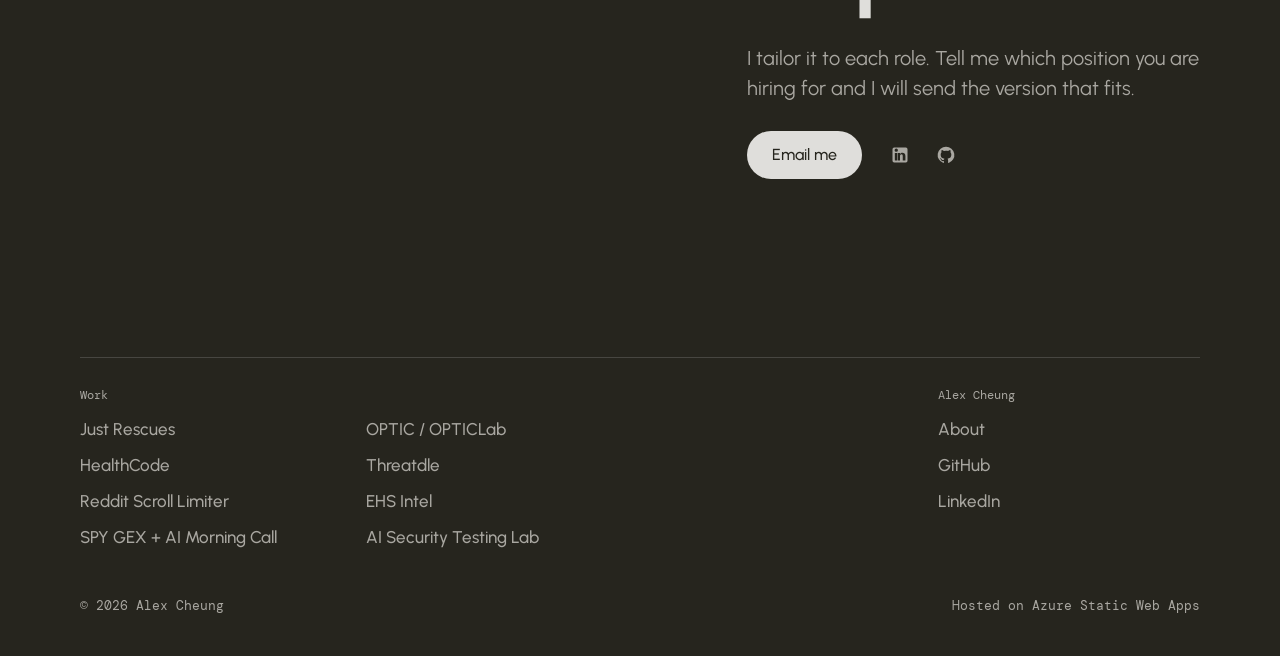
==== commit 67fc8f86: "Replace the site with the source-trail design Rebuild all ten pages on one stylesheet. The homepage," ====
--- a/index.html
+++ b/index.html
@@ -1,182 +1,285 @@
 <!DOCTYPE html>
-<html lang="en">
+<html lang="en" data-type="software" data-radius="sharp" data-buttons="pill">
 <head>
-    <meta charset="UTF-8">
-    <meta name="viewport" content="width=device-width, initial-scale=1.0">
-    <title>Alex Cheung - Portfolio</title>
-    <meta name="description" content="Alex Cheung builds AI-powered data, cybersecurity, browser, market-intelligence, and compliance products. Explore selected projects and technical case studies.">
-    <meta name="author" content="Alex Cheung">
-    <meta name="theme-color" content="#18332d">
-    <link rel="canonical" href="https://www.alexcheung.info/">
-    <meta property="og:type" content="website">
-    <meta property="og:title" content="Alex Cheung - Portfolio">
-    <meta property="og:description" content="AI-powered data, cybersecurity, browser, market-intelligence, and compliance products by Alex Cheung.">
-    <meta property="og:url" content="https://www.alexcheung.info/">
-    <meta property="og:image" content="https://www.alexcheung.info/assets/projects/optic.png">
-    <meta property="og:image:alt" content="Selected product work from Alex Cheung's portfolio">
-    <meta name="twitter:card" content="summary_large_image">
-    <link rel="icon" href="favicon.svg" type="image/svg+xml">
-    <link rel="stylesheet" href="styles.css?portfolio-card-layout=2">
+<meta charset="UTF-8">
+<meta name="viewport" content="width=device-width, initial-scale=1.0, viewport-fit=cover">
+<title>Alex Cheung - Coordination, Analysis, and Data Products</title>
+<meta name="description" content="Alex Cheung coordinates projects, analyzes data, and builds data products: rescue-dog search, threat-intelligence corpora, restaurant inspection maps, and more.">
+<meta name="author" content="Alex Cheung">
+<meta name="theme-color" content="#dfdedb">
+<link rel="canonical" href="https://www.alexcheung.info/">
+<meta property="og:type" content="website">
+<meta property="og:title" content="Alex Cheung - Coordination, Analysis, and Data Products">
+<meta property="og:description" content="Coordination and analyst work, plus data products that keep every claim traceable to its source.">
+<meta property="og:url" content="https://www.alexcheung.info/">
+<meta property="og:image" content="https://www.alexcheung.info/assets/projects/optic.png">
+<meta property="og:image:alt" content="Selected product work from Alex Cheung's portfolio">
+<meta name="twitter:card" content="summary_large_image">
+<link rel="icon" href="favicon.svg" type="image/svg+xml">
+<link rel="preconnect" href="https://fonts.googleapis.com">
+<link rel="preconnect" href="https://fonts.gstatic.com" crossorigin>
+<link href="https://fonts.googleapis.com/css2?family=DM+Mono:wght@400;500&family=Urbanist:wght@400..600&display=swap" rel="stylesheet">
+<link rel="stylesheet" href="styles.css?v=4">
+<script type="speculationrules">{"prefetch":[{"where":{"href_matches":"/*.html"},"eagerness":"moderate"}]}</script>
+<script src="app.js?v=2" defer></script>
 </head>
 <body>
-    <main>
-        <section class="portfolio-section" id="projects">
-            <div class="container">
-                <div class="section-heading">
-                    <h1>Alex Cheung</h1>
-                    <h2>Projects</h2>
-                    <p>Building AI-powered projects and practical browser tools that turn messy data, security workflows, and real-world problems into usable products.</p>
-                    <p><a href="resume.html">Resume and experience</a></p>
-                </div>
-
-                <div class="project-grid">
-                    <article class="project-card">
-                        <a href="project-justrescues.html" class="project-image-link" aria-label="Read Just Rescues details">
-                            <img src="assets/projects/justrescues-home.png" alt="Just Rescues homepage for finding rescue dogs across New York" width="1280" height="720" decoding="async" fetchpriority="high">
-                        </a>
-                        <div class="project-card-body">
-                            <p class="project-type">Rescue-dog discovery platform</p>
-                            <h3>Just Rescues</h3>
-                            <p>A static-first discovery product, refreshed daily, that helps families search 1,500+ dogs across 40 rescue organizations while preserving freshness context and sending visitors to each rescue's own adoption process.</p>
-                            <div class="project-links">
-                                <a href="https://www.justrescues.com/" target="_blank" rel="noopener">Live product</a>
-                                <a href="project-justrescues.html">Detailed explanation</a>
-                                <a href="https://github.com/RubiksTwist/justrescues-site" target="_blank" rel="noopener">GitHub</a>
-                            </div>
-                        </div>
-                    </article>
-
-                    <article class="project-card">
-                        <a href="project-healthcode.html" class="project-image-link" aria-label="Read HealthCode details">
-                            <img src="assets/projects/healthcode.webp" alt="HealthCode application screenshot" width="1440" height="1000" decoding="async" fetchpriority="high">
-                        </a>
-                        <div class="project-card-body">
-                            <p class="project-type">Public-health data product</p>
-                            <h3>HealthCode</h3>
-                            <p>A restaurant inspection intelligence app that turns fragmented public health records into searchable maps, rankings, risk signals, and restaurant detail workflows.</p>
-                            <div class="project-links">
-                                <a href="https://healthcode-staging.netlify.app/" target="_blank" rel="noopener">Live staging</a>
-                                <a href="project-healthcode.html">Detailed explanation</a>
-                            </div>
-                        </div>
-                    </article>
-
-                    <article class="project-card">
-                        <a href="project-optic.html" class="project-image-link" aria-label="Read OPTIC details">
-                            <img src="assets/projects/optic.webp" alt="OPTICLab application screenshot" width="1440" height="1000" loading="lazy" decoding="async">
-                        </a>
-                        <div class="project-card-body">
-                            <p class="project-type">Threat-intelligence corpus</p>
-                            <h3>OPTIC / OPTICLab</h3>
-                            <p>A threat-intelligence data platform that extracts structured actors, malware, IOCs, techniques, and relationships from vendor research into a public analyst corpus.</p>
-                            <div class="project-links">
-                                <a href="https://opticlab.net" target="_blank" rel="noopener">Live product</a>
-                                <a href="project-optic.html">Detailed explanation</a>
-                                <a href="https://github.com/RubiksTwist/opticLab" target="_blank" rel="noopener">GitHub</a>
-                            </div>
-                        </div>
-                    </article>
-
-                    <article class="project-card">
-                        <a href="project-threatdle.html" class="project-image-link" aria-label="Read Threatdle details">
-                            <img src="assets/projects/threatdle.webp" alt="Threatdle application screenshot" width="1440" height="1000" loading="lazy" decoding="async">
-                        </a>
-                        <div class="project-card-body">
-                            <p class="project-type">Live cybersecurity game</p>
-                            <h3>Threatdle</h3>
-                            <p>A daily cybersecurity deduction game that turns ATT&CK, MISP, and curated threat data into playable puzzles with server-side answer validation.</p>
-                            <div class="project-links">
-                                <a href="https://threatdle.com" target="_blank" rel="noopener">Live product</a>
-                                <a href="project-threatdle.html">Detailed explanation</a>
-                                <a href="https://github.com/RubiksTwist/Threatdle" target="_blank" rel="noopener">GitHub</a>
-                            </div>
-                        </div>
-                    </article>
-
-                    <article class="project-card">
-                        <a href="project-reddit-scroll-limiter.html" class="project-image-link" aria-label="Read Reddit Scroll Limiter details">
-                            <img src="assets/projects/reddit-scroll-limiter.webp" alt="Reddit Scroll Limiter Chrome extension popup" width="1280" height="800" loading="lazy" decoding="async">
-                        </a>
-                        <div class="project-card-body">
-                            <p class="project-type">Published Chrome extension</p>
-                            <h3>Reddit Scroll Limiter</h3>
-                            <p>A Manifest V3 Chrome extension that adds adjustable post and break limits to Reddit, giving infinite feeds a clear local-first stopping point.</p>
-                            <div class="project-links">
-                                <a href="https://chromewebstore.google.com/detail/reddit-scroll-limiter/bcopejcpidfjbmljckhagbildkhfkemb" target="_blank" rel="noopener">Chrome Web Store</a>
-                                <a href="project-reddit-scroll-limiter.html">Detailed explanation</a>
-                                <a href="https://github.com/RubiksTwist/redditScrollLimiter" target="_blank" rel="noopener">GitHub</a>
-                            </div>
-                        </div>
-                    </article>
-
-                    <article class="project-card">
-                        <a href="project-market-intel.html" class="project-image-link" aria-label="Read market intelligence details">
-                            <img src="assets/projects/spy-gex-x-post.svg" alt="SPY GEX Framework post preview" width="620" height="920" loading="lazy" decoding="async">
-                        </a>
-                        <div class="project-card-body">
-                            <p class="project-type">Market-intelligence pipeline</p>
-                            <h3>SPY GEX + AI Morning Call</h3>
-                            <p>An automated market brief system that combines SPY gamma exposure, VIX context, macro calendars, headlines, and AI synthesis into publishable daily output.</p>
-                            <div class="project-links">
-                                <a href="https://x.com/GexLevels" target="_blank" rel="noopener">Live product</a>
-                                <a href="project-market-intel.html">Detailed explanation</a>
-                            </div>
-                        </div>
-                    </article>
-
-                    <article class="project-card">
-                        <a href="project-ehs-intel.html" class="project-image-link" aria-label="Read EHS Intel details">
-                            <img src="assets/projects/ehs-intel.svg" alt="EHS Intel platform architecture preview" width="1200" height="760" loading="lazy" decoding="async">
-                        </a>
-                        <div class="project-card-body">
-                            <p class="project-type">Compliance intelligence stack</p>
-                            <h3>EHS Intel Platform</h3>
-                            <p>An environmental, health, and safety intelligence platform that grounds company risk briefs in agency datasets, retrieval tools, and a streaming AI interface.</p>
-                            <div class="project-links">
-                                <a href="project-ehs-intel.html">Detailed explanation</a>
-                            </div>
-                        </div>
-                    </article>
-
-                    <article class="project-card">
-                        <a href="project-ai-security-lab.html" class="project-image-link" aria-label="Read AI Security Lab details">
-                            <img src="assets/diagrams/ai-security-architecture.svg" alt="AI Security Testing Lab architecture diagram" width="1100" height="560" loading="lazy" decoding="async">
-                        </a>
-                        <div class="project-card-body">
-                            <p class="project-type">Adversarial AI lab</p>
-                            <h3>AI Security Testing Lab</h3>
-                            <p>A controlled AI security lab for testing prompt injection, jailbreaks, harmful output, and data-exfiltration behavior against a containerized chatbot runtime.</p>
-                            <div class="project-links">
-                                <a href="project-ai-security-lab.html">Detailed explanation</a>
-                                <a href="https://github.com/RubiksTwist/AI-Hacking" target="_blank" rel="noopener">GitHub</a>
-                            </div>
-                        </div>
-                    </article>
-                </div>
-            </div>
-        </section>
-    </main>
-
-    <footer>
-        <div class="container">
-            <ul class="social-links" aria-label="Social profiles">
-                <li>
-                    <a href="https://www.linkedin.com/in/alex-cheung-878632290" target="_blank" rel="noopener" aria-label="LinkedIn profile">
-                        <svg viewBox="0 0 24 24" aria-hidden="true" focusable="false">
-                            <path d="M19 3a2 2 0 0 1 2 2v14a2 2 0 0 1-2 2H5a2 2 0 0 1-2-2V5a2 2 0 0 1 2-2h14m-.5 15.5v-5.3c0-2.6-1.6-3.8-3.7-3.8-1.4 0-2.4.8-2.8 1.6V9.7H8.5v8.8H12v-4.9c0-1.3.3-2.5 1.8-2.5s1.5 1.4 1.5 2.6v4.8h3.2M5.5 6.2a2 2 0 1 0 4 0 2 2 0 0 0-4 0m.3 12.3h3.4V9.7H5.8v8.8Z"/>
-                        </svg>
-                    </a>
-                </li>
-                <li>
-                    <a href="https://github.com/RubiksTwist" target="_blank" rel="noopener" aria-label="GitHub profile">
-                        <svg viewBox="0 0 24 24" aria-hidden="true" focusable="false">
-                            <path d="M12 2A10 10 0 0 0 8.84 21.5c.5.08.66-.23.66-.5v-1.69c-2.77.6-3.36-1.31-3.36-1.31-.46-1.16-1.11-1.47-1.11-1.47-.91-.62.07-.61.07-.61 1 .08 1.53 1.03 1.53 1.03.87 1.55 2.34 1.1 2.91.85.09-.65.35-1.1.63-1.35-2.22-.25-4.55-1.11-4.55-4.95 0-1.11.38-2 1.03-2.71-.1-.25-.38-1.29.1-2.64 0 0 .84-.27 2.75 1.02A9.7 9.7 0 0 1 12 6.84c.85 0 1.71.11 2.5.33 1.91-1.29 2.75-1.02 2.75-1.02.48 1.35.2 2.39.1 2.64.65.71 1.03 1.6 1.03 2.71 0 3.85-2.34 4.7-4.57 4.95.36.31.69.91.69 1.85V21c0 .27.16.59.67.5A10 10 0 0 0 12 2Z"/>
-                        </svg>
-                    </a>
-                </li>
-            </ul>
-            <p>&copy; 2026 Alex Cheung. All rights reserved.</p>
-        </div>
-    </footer>
+<svg width="0" height="0" style="position:absolute" aria-hidden="true">
+  <symbol id="i-linkedin" viewBox="0 0 24 24"><path d="M19 3a2 2 0 0 1 2 2v14a2 2 0 0 1-2 2H5a2 2 0 0 1-2-2V5a2 2 0 0 1 2-2h14m-.5 15.5v-5.3c0-2.6-1.6-3.8-3.7-3.8-1.4 0-2.4.8-2.8 1.6V9.7H8.5v8.8H12v-4.9c0-1.3.3-2.5 1.8-2.5s1.5 1.4 1.5 2.6v4.8h3.2M5.5 6.2a2 2 0 1 0 4 0 2 2 0 0 0-4 0m.3 12.3h3.4V9.7H5.8v8.8Z"/></symbol>
+  <symbol id="i-github" viewBox="0 0 24 24"><path d="M12 2A10 10 0 0 0 8.84 21.5c.5.08.66-.23.66-.5v-1.69c-2.77.6-3.36-1.31-3.36-1.31-.46-1.16-1.11-1.47-1.11-1.47-.91-.62.07-.61.07-.61 1 .08 1.53 1.03 1.53 1.03.87 1.55 2.34 1.1 2.91.85.09-.65.35-1.1.63-1.35-2.22-.25-4.55-1.11-4.55-4.95 0-1.11.38-2 1.03-2.71-.1-.25-.38-1.29.1-2.64 0 0 .84-.27 2.75 1.02A9.7 9.7 0 0 1 12 6.84c.85 0 1.71.11 2.5.33 1.91-1.29 2.75-1.02 2.75-1.02.48 1.35.2 2.39.1 2.64.65.71 1.03 1.6 1.03 2.71 0 3.85-2.34 4.7-4.57 4.95.36.31.69.91.69 1.85V21c0 .27.16.59.67.5A10 10 0 0 0 12 2Z"/></symbol>
+  <symbol id="i-email" viewBox="0 0 24 24"><path d="M20 4H4a2 2 0 0 0-2 2v12c0 1.1.9 2 2 2h16a2 2 0 0 0 2-2V6c0-1.1-.9-2-2-2Zm0 4-8 5-8-5V6l8 5 8-5v2Z"/></symbol>
+  <symbol id="i-arrow" viewBox="0 0 16 16"><path d="M2 8h11M9 4l4 4-4 4" fill="none" stroke="currentColor" stroke-width="1.5"/></symbol>
+</svg>
+
+<a class="skip-link" href="#main">Skip to content</a>
+
+<nav class="rail" aria-label="Sections on this page">
+  <ol class="rail__list" style="--n:5">
+    <li><a href="#top"><span class="rail__label">Intro</span></a></li>
+    <li><a href="#sources"><span class="rail__label">Sources</span></a></li>
+    <li><a href="#work"><span class="rail__label">Work</span></a></li>
+    <li><a href="#more"><span class="rail__label">More</span></a></li>
+    <li><a href="#contact"><span class="rail__label">Contact</span></a></li>
+  </ol>
+</nav>
+
+<main id="main">
+
+  <section class="hero" id="top" data-enter aria-labelledby="hero-h">
+    <div class="wrap hero__grid">
+      <div class="hero__text">
+        <p class="hero__notice hero__name">Alex Cheung</p>
+        <h1 id="hero-h"><span class="line"><span>Coordination,</span></span> <span class="line"><span>analysis, and</span></span> <span class="line"><span>data products.</span></span></h1>
+        <p class="hero__lead">I coordinate projects, keep the people on them informed, and analyze the data behind decisions. I build data products too, and identity and security are the topics I enjoy most.</p>
+        <div class="hero__actions">
+          <a class="btn btn--solid" href="#work">See my work</a>
+          <a class="btn btn--outline" href="about.html">About me</a>
+          <ul class="socials" aria-label="Profiles">
+            <li><a href="https://www.linkedin.com/in/alex-cheung-878632290" target="_blank" rel="noopener" aria-label="LinkedIn"><svg aria-hidden="true"><use href="#i-linkedin"/></svg></a></li>
+            <li><a href="https://github.com/RubiksTwist" target="_blank" rel="noopener" aria-label="GitHub"><svg aria-hidden="true"><use href="#i-github"/></svg></a></li>
+            <li><a href="mailto:alexchg0106@gmail.com" aria-label="Email"><svg aria-hidden="true"><use href="#i-email"/></svg></a></li>
+          </ul>
+        </div>
+        <dl class="record">
+          <div><dt class="mono">Experience</dt><dd>The Dog Institute, Google via Coforge, Handshake&nbsp;AI, and Universal Music Group</dd></div>
+          <div><dt class="mono">Education</dt><dd>M.S., Cybersecurity and Information Assurance, Western Governors University, 2026</dd></div>
+        </dl>
+      </div>
+      <div class="hero__visual">
+        <a class="portrait" href="about.html" aria-label="About Alex Cheung">
+          <img src="images/headshot-640.webp" alt="Portrait of Alex Cheung" width="640" height="640" fetchpriority="high">
+        </a>
+        <div class="float-card">
+          <p class="float-card__label mono"><span class="live-dot" aria-hidden="true"></span>Right now</p>
+          <p>I built the operations platform that replaced Pike13 at The Dog Institute. Now I maintain it, add features, and make the flows that mix in-person and digital steps more efficient. I am also building a training mobile app for the institute.</p>
+        </div>
+      </div>
+    </div>
+  </section>
+
+  <section class="section section--surface statement" id="sources" aria-labelledby="statement-h" data-moment="word-highlight">
+    <div class="wrap">
+      <h2 id="statement-h" class="statement__text">
+        <span style="--i:0">Each</span> <span style="--i:1">project</span> <span style="--i:2">takes</span> <span style="--i:3">public</span> <span style="--i:4">data</span> <span style="--i:5">that</span> <span style="--i:6">is</span> <span style="--i:7">hard</span> <span style="--i:8">to</span> <span style="--i:9">use</span> <span style="--i:10">and</span> <span style="--i:11">turns</span> <span style="--i:12">it</span> <span style="--i:13">into</span> <span style="--i:14">something</span> <span style="--i:15">people</span> <span style="--i:16">can</span> <span style="--i:17">search,</span> <span style="--i:18">with</span> <span style="--i:19">the</span> <span class="hl" style="--i:20">source</span> <span style="--i:21">one</span> <span style="--i:22">click</span> <span style="--i:23">away.</span>
+      </h2>
+      <div class="ledger">
+        <p class="ledger__label mono">Where each project's data comes from</p>
+        <ol class="ledger__list">
+          <li><a href="project-justrescues.html"><span class="mono">New York's rescue organizations</span><strong>Just Rescues</strong></a></li>
+          <li><a href="project-optic.html"><span class="mono">Vendor threat research</span><strong>OPTIC / OPTICLab</strong></a></li>
+          <li><a href="project-healthcode.html"><span class="mono">NYC restaurant inspections</span><strong>HealthCode</strong></a></li>
+          <li><a href="project-threatdle.html"><span class="mono">MITRE ATT&amp;CK and MISP threat data</span><strong>Threatdle</strong></a></li>
+          <li><a href="project-ehs-intel.html"><span class="mono">OSHA and EPA records</span><strong>EHS Intel</strong></a></li>
+          <li><a href="project-market-intel.html"><span class="mono">Options gamma levels and market context</span><strong>SPY GEX + AI Morning Call</strong></a></li>
+          <li><a href="project-ai-security-lab.html"><span class="mono">Prompt-injection, jailbreak, and data-exfiltration suites</span><strong>AI Security Testing Lab</strong></a></li>
+          <li><a href="project-reddit-scroll-limiter.html"><span class="mono">Reddit's infinite feed</span><strong>Reddit Scroll Limiter</strong></a></li>
+        </ol>
+      </div>
+    </div>
+  </section>
+
+  <section class="section work" id="work" style="--h:2" aria-labelledby="work-h">
+    <div class="wrap">
+      <div class="section-head">
+        <h2 id="work-h">Selected work</h2>
+        <p>Live products I designed, built, and run. Each one has a case study on how it works and why it is built that way.</p>
+      </div>
+
+      <article class="trail">
+        <ol class="trail__track mono" aria-hidden="true"><li>Source</li><li>Product</li><li>Screen</li></ol>
+        <div class="trail__source">
+          <p class="trail__from">New York's rescue organizations</p>
+          <p class="stat"><span class="stat__n">40</span><span class="stat__l">rescues covered</span></p>
+        </div>
+        <div class="trail__body">
+          <p class="trail__step mono">Rescue-dog discovery</p>
+          <h3><a href="project-justrescues.html">Just Rescues</a></h3>
+          <p>One search across New York's rescue organizations. Each listing shows how fresh it is and sends adopters to the rescue's own application.</p>
+          <dl class="facts">
+            <div><dt>dogs listed</dt><dd>1,508</dd></div>
+            <div><dt>collection and release</dt><dd>Daily</dd></div>
+          </dl>
+          <ul class="tags" aria-label="Stack"><li>Python</li><li>SQLite</li><li>Playwright</li><li>Netlify</li></ul>
+          <div class="actions">
+            <a class="btn btn--solid" href="project-justrescues.html">Read the case study</a>
+            <a class="link-arrow" href="https://www.justrescues.com/" target="_blank" rel="noopener">Visit site <svg aria-hidden="true"><use href="#i-arrow"/></svg></a>
+          </div>
+        </div>
+        <a class="trail__media shot" href="project-justrescues.html" tabindex="-1" aria-hidden="true">
+          <img src="assets/projects/justrescues-home.png" style="view-transition-name: shot-justrescues" alt="" width="1280" height="720" loading="lazy" decoding="async">
+        </a>
+      </article>
+
+      <article class="trail">
+        <ol class="trail__track mono" aria-hidden="true"><li>Source</li><li>Product</li><li>Screen</li></ol>
+        <div class="trail__source">
+          <p class="trail__from">Vendor threat research</p>
+          <p class="stat"><span class="stat__n">1,078</span><span class="stat__l">articles</span></p>
+        </div>
+        <div class="trail__body">
+          <p class="trail__step mono">Threat intelligence</p>
+          <h3><a href="project-optic.html">OPTIC / OPTICLab</a></h3>
+          <p>Turns vendor threat research into a corpus of actors, malware, techniques, and indicators. 99% of findings keep the source quote that supports them.</p>
+          <dl class="facts">
+            <div><dt>findings</dt><dd>40,476</dd></div>
+            <div><dt>searchable IOCs</dt><dd>15,617</dd></div>
+          </dl>
+          <ul class="tags" aria-label="Stack"><li>Python</li><li>PostgreSQL</li><li>LLM extraction</li><li>MCP</li></ul>
+          <div class="actions">
+            <a class="btn btn--solid" href="project-optic.html">Read the case study</a>
+            <a class="link-arrow" href="https://opticlab.net" target="_blank" rel="noopener">Visit site <svg aria-hidden="true"><use href="#i-arrow"/></svg></a>
+          </div>
+        </div>
+        <a class="trail__media shot" href="project-optic.html" tabindex="-1" aria-hidden="true">
+          <img src="assets/projects/optic.webp" style="view-transition-name: shot-optic" alt="" width="1440" height="1000" loading="lazy" decoding="async">
+        </a>
+      </article>
+
+      <article class="trail">
+        <ol class="trail__track mono" aria-hidden="true"><li>Source</li><li>Product</li><li>Screen</li></ol>
+        <div class="trail__source">
+          <p class="trail__from">NYC restaurant inspections</p>
+          <p class="stat"><span class="stat__n">Daily</span><span class="stat__l">NYC data ingestion</span></p>
+        </div>
+        <div class="trail__body">
+          <p class="trail__step mono">Public-health data</p>
+          <h3><a href="project-healthcode.html">HealthCode</a></h3>
+          <p>NYC restaurant inspections on a map, with search, rankings, and each restaurant's full violation history, on the web and in a mobile app.</p>
+          <dl class="facts">
+            <div><dt>one shared API</dt><dd>Web + app</dd></div>
+            <div><dt>NYC basemap</dt><dd>Self-hosted</dd></div>
+          </dl>
+          <ul class="tags" aria-label="Stack"><li>React</li><li>Express</li><li>PostgreSQL</li><li>Expo</li></ul>
+          <div class="actions">
+            <a class="btn btn--solid" href="project-healthcode.html">Read the case study</a>
+            <a class="link-arrow" href="https://healthcode-staging.netlify.app/" target="_blank" rel="noopener">Visit staging <svg aria-hidden="true"><use href="#i-arrow"/></svg></a>
+          </div>
+        </div>
+        <a class="trail__media shot" href="project-healthcode.html" tabindex="-1" aria-hidden="true">
+          <img src="assets/projects/healthcode.webp" style="view-transition-name: shot-healthcode" alt="" width="1440" height="1000" loading="lazy" decoding="async">
+        </a>
+      </article>
+    </div>
+  </section>
+
+  <section class="section section--surface more" id="more" aria-labelledby="more-h">
+    <div class="wrap">
+      <div class="section-head">
+        <h2 id="more-h">More projects</h2>
+      </div>
+      <div class="more__grid">
+        <ul class="index">
+          <li class="index__row" data-p="threatdle">
+            <div class="index__main">
+              <h3><a class="index__link" href="project-threatdle.html">Threatdle</a></h3>
+              <p>A daily cybersecurity deduction game built from MITRE ATT&amp;CK and MISP threat data, with answers checked on the server.</p>
+            </div>
+            <div class="index__links"><a href="https://threatdle.com" target="_blank" rel="noopener">Play</a><a href="https://github.com/RubiksTwist/Threatdle" target="_blank" rel="noopener">GitHub</a></div>
+            <img class="index__thumb" src="assets/projects/threatdle.webp" alt="" width="1440" height="1000" loading="lazy" decoding="async">
+          </li>
+          <li class="index__row" data-p="reddit">
+            <div class="index__main">
+              <h3><a class="index__link" href="project-reddit-scroll-limiter.html">Reddit Scroll Limiter</a></h3>
+              <p>A published Chrome extension that puts a stopping point on Reddit's infinite feed. Settings never leave the browser.</p>
+            </div>
+            <div class="index__links"><a href="https://chromewebstore.google.com/detail/reddit-scroll-limiter/bcopejcpidfjbmljckhagbildkhfkemb" target="_blank" rel="noopener">Chrome Web Store</a><a href="https://github.com/RubiksTwist/redditScrollLimiter" target="_blank" rel="noopener">GitHub</a></div>
+            <img class="index__thumb" src="assets/projects/reddit-scroll-limiter.webp" alt="" width="1280" height="800" loading="lazy" decoding="async">
+          </li>
+          <li class="index__row" data-p="ehs">
+            <div class="index__main">
+              <h3><a class="index__link" href="project-ehs-intel.html">EHS Intel</a></h3>
+              <p>An MCP server that turns OSHA and EPA records into a facility's compliance brief, and says plainly when a source could not be checked.</p>
+            </div>
+            <img class="index__thumb index__thumb--contain" src="assets/projects/ehs-intel.svg" alt="" width="1200" height="760" loading="lazy" decoding="async">
+          </li>
+          <li class="index__row" data-p="gex">
+            <div class="index__main">
+              <h3><a class="index__link" href="project-market-intel.html">SPY GEX + AI Morning Call</a></h3>
+              <p>A daily pipeline that computes options gamma levels and market context, then drafts a morning brief for X.</p>
+            </div>
+            <div class="index__links"><a href="https://x.com/GexLevels" target="_blank" rel="noopener">See posts</a></div>
+            <img class="index__thumb" src="assets/projects/spy-gex-x-post.svg" alt="" width="620" height="920" loading="lazy" decoding="async">
+          </li>
+          <li class="index__row" data-p="ailab">
+            <div class="index__main">
+              <h3><a class="index__link" href="project-ai-security-lab.html">AI Security Testing Lab</a></h3>
+              <p>A contained lab that runs prompt-injection, jailbreak, and data-exfiltration suites against a local chatbot and scores the results.</p>
+            </div>
+            <div class="index__links"><a href="https://github.com/RubiksTwist/AI-Hacking" target="_blank" rel="noopener">GitHub</a></div>
+            <img class="index__thumb index__thumb--contain" src="assets/diagrams/ai-security-architecture.svg" alt="" width="1100" height="560" loading="lazy" decoding="async">
+          </li>
+        </ul>
+        <div class="preview" aria-hidden="true">
+          <img data-p="threatdle" src="assets/projects/threatdle.webp" style="view-transition-name: shot-threatdle" alt="" width="1440" height="1000" loading="lazy" decoding="async">
+          <img data-p="reddit" src="assets/projects/reddit-scroll-limiter.webp" style="view-transition-name: shot-reddit" alt="" width="1280" height="800" loading="lazy" decoding="async">
+          <img data-p="ehs" class="contain" src="assets/projects/ehs-intel.svg" style="view-transition-name: shot-ehs" alt="" width="1200" height="760" loading="lazy" decoding="async">
+          <img data-p="gex" class="contain" src="assets/projects/spy-gex-x-post.svg" style="view-transition-name: shot-gex" alt="" width="620" height="920" loading="lazy" decoding="async">
+          <img data-p="ailab" class="contain" src="assets/diagrams/ai-security-architecture.svg" style="view-transition-name: shot-ailab" alt="" width="1100" height="560" loading="lazy" decoding="async">
+        </div>
+      </div>
+    </div>
+  </section>
+
+</main>
+
+<footer class="closing" id="contact" aria-labelledby="contact-h">
+  <div class="wrap closing__grid">
+    <div class="closing__main">
+      <h2 id="contact-h">Resume on request.</h2>
+      <div class="closing__side">
+        <p>I tailor it to each role. Tell me which position you are hiring for and I will send the version that fits.</p>
+        <div class="closing__actions">
+          <a class="btn btn--light" href="mailto:alexchg0106@gmail.com?subject=Resume%20request">Email me</a>
+          <ul class="socials socials--light" aria-label="Profiles">
+            <li><a href="https://www.linkedin.com/in/alex-cheung-878632290" target="_blank" rel="noopener" aria-label="LinkedIn"><svg aria-hidden="true"><use href="#i-linkedin"/></svg></a></li>
+            <li><a href="https://github.com/RubiksTwist" target="_blank" rel="noopener" aria-label="GitHub"><svg aria-hidden="true"><use href="#i-github"/></svg></a></li>
+          </ul>
+        </div>
+      </div>
+    </div>
+    <div class="closing__foot">
+      <div class="closing__cols">
+        <nav class="closing__links" aria-labelledby="f-work">
+          <p class="mono" id="f-work">Work</p>
+          <a href="project-justrescues.html">Just Rescues</a>
+          <a href="project-optic.html">OPTIC / OPTICLab</a>
+          <a href="project-healthcode.html">HealthCode</a>
+          <a href="project-threatdle.html">Threatdle</a>
+          <a href="project-reddit-scroll-limiter.html">Reddit Scroll Limiter</a>
+          <a href="project-ehs-intel.html">EHS Intel</a>
+          <a href="project-market-intel.html">SPY GEX + AI Morning Call</a>
+          <a href="project-ai-security-lab.html">AI Security Testing Lab</a>
+        </nav>
+        <nav class="closing__links" aria-labelledby="f-more">
+          <p class="mono" id="f-more">Alex Cheung</p>
+          <a href="about.html">About</a>
+          <a href="https://github.com/RubiksTwist" target="_blank" rel="noopener">GitHub</a>
+          <a href="https://www.linkedin.com/in/alex-cheung-878632290" target="_blank" rel="noopener">LinkedIn</a>
+        </nav>
+      </div>
+      <p class="closing__legal mono"><span>&copy; 2026 Alex Cheung</span><span>Hosted on Azure Static Web Apps</span></p>
+    </div>
+  </div>
+</footer>
 </body>
 </html>
--- a/styles.css
+++ b/styles.css
@@ -1,1091 +1,662 @@
-/* General Styles */
+:root {
+  --bg: #dfdedb;
+  --surface: #d3d2ce;
+  --ink: #26251e;
+  --muted: #5a5850;
+  --half: #6f6d66;          /* the statement at rest: 3.4:1 on the surface, large text */
+  --accent: #2456d6;
+  --accent-ink: #ffffff;
+  --accent-hover: #213fa0;  /* the fill 14% toward the ink */
+  --line: rgba(38, 37, 30, .16);
+  --line-strong: rgba(38, 37, 30, .34);
+  --inv-bg: #26251e;
+  --inv-surface: #302f28;
+  --inv-ink: #dfdedb;
+  --inv-muted: #a9a7a1;
+  --inv-line: rgba(223, 222, 219, .18);
+
+  --font: "Urbanist", system-ui, sans-serif;
+  --mono: "DM Mono", ui-monospace, Consolas, monospace;
+  --display-weight: 500;
+
+  --ease: cubic-bezier(.2, .8, .2, 1);
+  --ease-enter: cubic-bezier(.22, 1, .36, 1);
+
+  --gut: 80px;
+  --gap: 24px;
+  --padt: 120px;
+  --padb: 96px;
+  /* one screen, capped at 960px so a very tall window still shows real proportions */
+  --screen: calc(min(100svh, 960px) - var(--rail-h));
+}
+
+*, *::before, *::after { box-sizing: border-box; }
+html { -webkit-text-size-adjust: 100%; }
 body {
-    font-family: 'Arial', sans-serif;
-    margin: 0;
-    padding: 0;
-    background-color: #f4f4f4;
-    color: #333;
-    line-height: 1.6;
-}
-
-.container {
-    width: 90%;
-    max-width: 1200px;
-    margin: 0 auto;
-    padding: 20px;
-}
-
-/* Navigation Bar */
-nav {
-    background-color: #2c3e50;
-    color: #fff;
-    padding: 10px 0;
-}
-
-nav .container {
-    display: flex;
-    justify-content: space-between;
-    align-items: center;
-}
-
-nav .logo {
-    font-size: 24px;
-    font-weight: bold;
-    color: #fff;
-    text-decoration: none;
-}
-
-nav ul {
-    list-style: none;
-    margin: 0;
-    padding: 0;
-    display: flex;
-}
-
-nav ul li {
-    margin-left: 20px;
-}
-
-nav ul li a {
-    color: #fff;
-    text-decoration: none;
-    font-size: 16px;
-}
-
-nav ul li a:hover {
-    color: #EF7C24;
-}
-
-/* Hero Section */
-.hero {
-    background-color: #EF7C24;
-    color: #fff;
-    padding: 80px 0;
-    text-align: center;
-}
-
-.hero h1 {
-    font-size: 48px;
-    margin-bottom: 20px;
-}
-
-.hero p {
-    font-size: 24px;
-}
-
-/* About Me Section */
-.about {
-    padding: 60px 0;
-    background-color: #fff;
-}
-
-.about h2 {
-    font-size: 36px;
-    margin-bottom: 20px;
-    color: #2c3e50;
-}
-
-.about p {
-    font-size: 18px;
-    line-height: 1.8;
-}
-
-/* Certifications Section */
-.certifications {
-    padding: 60px 0;
-    background-color: #f4f4f4;
-}
-
-.certifications h2 {
-    font-size: 36px;
-    margin-bottom: 20px;
-    color: #2c3e50;
-}
-
-.cert-grid {
-    display: grid;
-    grid-template-columns: repeat(auto-fit, minmax(250px, 1fr));
-    gap: 20px;
-}
-
-.cert-item {
-    background-color: #fff;
-    padding: 20px;
-    border-radius: 8px;
-    box-shadow: 0px 0px 10px rgba(0, 0, 0, 0.1);
-    text-align: center;
-}
-
-.cert-item i {
-    font-size: 48px;
-    color: #EF7C24;
-    margin-bottom: 10px;
-}
-
-.cert-item h3 {
-    font-size: 24px;
-    margin-bottom: 10px;
-    color: #2c3e50;
-}
-
-.cert-item p {
-    font-size: 16px;
-    color: #666;
-}
-.cert-logo {
-    width: 80px; /* Adjust width */
-    height: auto;
-    margin-bottom: 10px; /* Space between logo and text */
-}
-
-.cert-icon {
-    color: #0f6f5c;
-    fill: currentColor;
-    height: 80px;
-}
-
-/* Footer */
-footer {
-    background-color: #2c3e50;
-    color: #fff;
-    padding: 20px 0;
-    text-align: center;
-}
-
-footer ul {
-    list-style: none;
-    padding: 0;
-    margin: 10px 0;
-    display: flex;
-    justify-content: center;
-}
-
-footer ul li {
-    margin: 0 10px;
-}
-
-footer ul li a {
-    color: #fff;
-    font-size: 20px;
-    text-decoration: none;
-}
-
-footer ul li a:hover {
-    color: #EF7C24;
-}
-
-footer .social-links {
-    gap: 16px;
-    margin: 0 0 12px;
-}
-
-footer .social-links li {
-    margin: 0;
-}
-
-footer .social-links a {
-    align-items: center;
-    border: 1px solid rgba(255, 255, 255, 0.28);
-    border-radius: 50%;
-    display: inline-flex;
-    height: 42px;
-    justify-content: center;
-    transition: background-color 160ms ease, border-color 160ms ease, color 160ms ease;
-    width: 42px;
-}
-
-footer .social-links a:hover {
-    background: rgba(255, 255, 255, 0.1);
-    border-color: #EF7C24;
-}
-
-footer .social-links svg {
-    fill: currentColor;
-    height: 20px;
-    width: 20px;
-}
-
-/* Responsive Design */
-@media (max-width: 768px) {
-    nav ul {
-        flex-direction: column;
-        align-items: center;
+  margin: 0;
+  background: var(--bg);
+  color: var(--ink);
+  font: 400 17px/1.6 var(--font);
+  -webkit-font-smoothing: antialiased;
+}
+img { display: block; max-width: 100%; height: auto; }
+a { color: inherit; }
+h1, h2, h3, p, ul, ol, dl, dd { margin: 0; }
+ul, ol { padding: 0; list-style: none; }
+.mono { font-family: var(--mono); font-weight: 400; letter-spacing: 0; }
+svg { fill: currentColor; }
+
+:focus-visible { outline: 2px solid var(--accent); outline-offset: 2px; }
+.closing :focus-visible { outline-color: var(--inv-ink); }
+
+.wrap { width: min(100% - 2 * var(--gut), 1280px); margin-inline: auto; }
+
+.skip-link {
+  position: fixed; left: 16px; top: 12px; z-index: 100;
+  padding: 12px 18px; background: var(--ink); color: var(--bg); border-radius: 999px;
+  transform: translateY(-160%);
+}
+.skip-link:focus-visible { transform: none; }
+
+/* ---------------------------------------------------------------- type */
+h1, h2, h3 { font-weight: var(--display-weight); color: var(--ink); }
+h1 { font-size: 72px; line-height: 1.02; letter-spacing: -.04em; }
+h2 { font-size: 48px; line-height: 1.06; letter-spacing: -.035em; }
+h3 { font-size: 28px; line-height: 1.15; letter-spacing: -.02em; }
+
+/* ---------------------------------------------------------------- buttons and links */
+.btn {
+  display: inline-flex; align-items: center; justify-content: center; gap: 8px;
+  min-height: 48px; padding: 0 24px; border-radius: 999px;
+  font: 500 16px/1 var(--font); text-decoration: none; white-space: nowrap;
+  border: 1px solid transparent;
+  transition: background-color 150ms var(--ease), border-color 150ms var(--ease), color 150ms var(--ease), transform 150ms var(--ease);
+}
+.btn--solid { background: var(--accent); color: var(--accent-ink); }
+.btn--outline { border-color: var(--line-strong); color: var(--ink); }
+.btn--light { background: var(--inv-ink); color: var(--inv-bg); }
+@media (hover: hover) and (pointer: fine) {
+  .btn:hover { transform: translateY(-1px); }
+  .btn--solid:hover { background: var(--accent-hover); }
+  .btn--outline:hover { background: rgba(38, 37, 30, .06); border-color: var(--ink); }
+  .btn--light:hover { background: #ffffff; }
+}
+.btn:active { transform: translateY(1px) scale(.985); transition-duration: 90ms; }
+
+.link-arrow {
+  display: inline-flex; align-items: center; gap: 8px; min-height: 48px;
+  font-weight: 500; text-decoration: none; color: var(--ink);
+  background: linear-gradient(currentColor, currentColor) no-repeat 0 calc(50% + 13px) / 0 1px;
+  transition: background-size 150ms var(--ease);
+}
+.link-arrow svg { width: 16px; height: 16px; fill: none; transition: transform 150ms var(--ease); }
+.link-arrow:hover, .link-arrow:focus-visible { background-size: calc(100% - 24px) 1px; }
+.link-arrow:hover svg, .link-arrow:focus-visible svg { transform: translateX(3px); }
+
+/* ---------------------------------------------------------------- the section rail: the source trail as navigation */
+/* The line runs between the first and last in-page nodes;
+   --n is the node count, --skip is 1 when the first node leaves the page (About: Home). */
+:root { --rail-h: 0px; }
+@property --rail-p { syntax: "<number>"; inherits: false; initial-value: 0; }
+.rail { position: fixed; inset: auto 0 0; z-index: 40; view-transition-name: rail; }
+.rail__list { position: relative; }
+.rail__list::before, .rail__list::after { content: ""; position: absolute; pointer-events: none; }
+.rail__list::before { background: var(--accent); opacity: .45; }
+.rail__list::after { background: var(--accent); }
+.rail a { position: relative; z-index: 1; display: flex; align-items: center; text-decoration: none; color: var(--muted); -webkit-tap-highlight-color: transparent; }
+.rail a::before { content: ""; flex: none; width: 9px; height: 9px; background: var(--bg); box-shadow: inset 0 0 0 1.5px var(--accent); transition: transform 150ms var(--ease), background-color 150ms var(--ease); }
+.rail a[aria-current]::before { background: var(--accent); transform: scale(1.35); }
+.rail a[aria-current] { color: var(--ink); }
+.rail a:focus-visible { outline-offset: -4px; }
+.rail__label { font: 400 11px/1 var(--mono); letter-spacing: .02em; white-space: nowrap; }
+.rail a[aria-current] .rail__label { font-weight: 500; }
+.rail .rail__out { color: var(--ink); }
+.rail .rail__out::before { display: none; }
+.rail__arrow { flex: none; width: 13px; height: 13px; fill: none; transform: scaleX(-1); }
+@keyframes rail-fill { from { --rail-p: 0; } to { --rail-p: 1; } }
+
+@media (max-width: 1023px) {
+  :root { --rail-h: 52px; }
+  body { padding-bottom: calc(var(--rail-h) + env(safe-area-inset-bottom)); }
+  .rail { background: var(--bg); border-top: 1px solid var(--line-strong); padding-bottom: env(safe-area-inset-bottom); touch-action: none; user-select: none; -webkit-user-select: none; }
+  .rail__list { display: grid; grid-template-columns: repeat(var(--n), 1fr); max-width: 560px; margin-inline: auto; }
+  .rail__list::before, .rail__list::after { left: calc((var(--skip, 0) + .5) * 100% / var(--n)); right: calc(50% / var(--n)); }
+  .rail__list::before { top: 15px; height: 1px; }
+  .rail__list::after { top: 14px; height: 3px; transform-origin: left; transform: scaleX(var(--rail-at, 0)); }
+  .rail a { flex-direction: column; justify-content: flex-start; gap: 9px; height: var(--rail-h); padding-top: 11px; }
+  .rail__arrow { margin: -2px 0; }
+  .rail__out { box-shadow: inset -1px 0 0 var(--line); }
+  .rail.is-scrubbing .rail__label { color: var(--muted); }
+  .rail.is-scrubbing a[aria-current] .rail__label { color: var(--accent); }
+}
+
+@media (min-width: 1024px) {
+  .rail { inset: 50% 12px auto auto; transform: translateY(-50%); width: 48px; padding: 6px 0; background: var(--bg); box-shadow: 0 0 0 1px var(--line); }
+  .rail__list::before, .rail__list::after { top: calc((var(--skip, 0) + .5) * 100% / var(--n)); bottom: calc(50% / var(--n)); }
+  .rail__list::before { left: 28px; width: 1px; }
+  .rail__list::after { left: 27px; width: 3px; transform-origin: top; transform: scaleY(var(--rail-at, 0)); }
+  .rail a { justify-content: flex-end; height: 56px; padding-right: 15px; }
+  .rail__label { position: absolute; right: 30px; top: 50%; writing-mode: vertical-rl; transform: translateY(-50%) rotate(180deg); opacity: 0; transition: opacity 150ms var(--ease); }
+  .rail a:is(:hover, :focus-visible, [aria-current], .rail__out) .rail__label { opacity: 1; }
+  .rail a:hover { color: var(--ink); }
+  .rail__arrow { margin-right: -2px; transform: rotate(-90deg); }
+  .rail__out { box-shadow: inset 0 -1px 0 var(--line); }
+}
+
+/* the fill follows the page natively; without scroll timelines (or with reduced motion) it steps to the current node instead */
+@supports (animation-timeline: scroll()) {
+  @media (prefers-reduced-motion: no-preference) {
+    .rail__list::after { animation: rail-fill linear both; animation-timeline: scroll(root); }
+    @media (max-width: 1023px) { .rail__list::after { transform: scaleX(var(--rail-p)); } }
+    @media (min-width: 1024px) { .rail__list::after { transform: scaleY(var(--rail-p)); } }
+  }
+}
+
+/* ---------------------------------------------------------------- sections */
+.section { min-height: calc(var(--h, 1) * var(--screen)); padding: var(--padt) 0 var(--padb); }
+.section--surface { background: var(--surface); }
+.section-head { display: grid; grid-template-columns: repeat(12, 1fr); gap: 16px var(--gap); margin-bottom: 64px; }
+.section-head h2 { grid-column: 1 / span 6; }
+.section-head p { grid-column: 8 / span 5; color: var(--muted); align-self: end; max-width: 46ch; }
+
+/* ---------------------------------------------------------------- hero: split */
+.hero { --padt: 56px; min-height: var(--screen); padding: var(--padt) 0 64px; }
+.hero__grid { display: grid; grid-template-columns: repeat(12, 1fr); gap: var(--gap); height: calc(var(--screen) - var(--padt) - 64px); min-height: 600px; }
+.hero__text { grid-column: 1 / span 5; display: flex; flex-direction: column; }
+.hero__notice { font-size: 14px; color: var(--muted); margin-bottom: 16px; display: flex; align-items: center; gap: 10px; }
+.hero__notice::before { content: ""; width: 24px; height: 1px; background: var(--accent); }
+.hero__name { font-size: 28px; line-height: 1.1; font-weight: 600; letter-spacing: -.02em; color: var(--ink); gap: 14px; margin-bottom: 20px; }
+.hero__name::before { width: 11px; height: 11px; }
+.back { margin-bottom: 28px; padding: 0 20px 0 16px; }
+.back svg { width: 16px; height: 16px; fill: none; transform: scaleX(-1); }
+.hero h1 .line { display: block; overflow: hidden; padding-bottom: .1em; margin-bottom: -.1em; }
+.hero h1 .line > span { display: inline-block; }
+.hero__lead { font-size: 20px; line-height: 1.5; color: var(--muted); max-width: 42ch; margin-top: 24px; }
+.hero__actions { display: flex; flex-wrap: wrap; gap: 12px; margin-top: 32px; }
+.socials { display: flex; gap: 2px; margin-left: 4px; }
+.record { margin-top: auto; display: grid; gap: 0; border-top: 1px solid var(--line-strong); }
+.record div { display: grid; grid-template-columns: 9.5em 1fr; gap: 16px; padding: 12px 0; border-bottom: 1px solid var(--line); }
+.record dt { font-size: 12px; color: var(--muted); padding-top: 3px; }
+.record dd { font-size: 15px; line-height: 1.45; }
+.socials a {
+  display: grid; place-items: center; width: 44px; height: 44px; color: var(--muted);
+  border-radius: 999px; transition: color 150ms var(--ease), background-color 150ms var(--ease);
+}
+.socials a:hover, .socials a:focus-visible { color: var(--ink); background: rgba(38, 37, 30, .07); }
+.socials svg { width: 20px; height: 20px; }
+.socials--light a { color: var(--inv-muted); }
+.socials--light a:hover, .socials--light a:focus-visible { color: var(--inv-ink); background: rgba(223, 222, 219, .08); }
+
+.hero__visual { grid-column: 7 / span 6; position: relative; min-height: 0; }
+.portrait { position: relative; display: block; height: 100%; overflow: hidden; isolation: isolate; background: var(--bg); }
+.portrait img {
+  position: absolute; inset: 0; width: 100%; height: 100%;
+  object-fit: cover; object-position: 50% 28%;
+  filter: grayscale(1) contrast(1.25) brightness(1.04);
+  transition: transform 600ms var(--ease), filter 600ms var(--ease);
+}
+.portrait::before, .portrait::after { content: ""; position: absolute; inset: 0; z-index: 1; pointer-events: none; transition: opacity 600ms var(--ease); }
+.portrait::before { background: var(--accent); mix-blend-mode: screen; }
+.portrait::after {
+  background:
+    linear-gradient(rgba(36, 86, 214, .14) 1px, transparent 1px) 0 0 / 48px 48px,
+    linear-gradient(90deg, rgba(36, 86, 214, .14) 1px, transparent 1px) 0 0 / 48px 48px,
+    var(--bg);
+  mix-blend-mode: multiply;
+}
+@media (hover: hover) and (pointer: fine) {
+  .portrait:hover img { transform: scale(1.03); filter: none; }
+  .portrait:hover::before, .portrait:hover::after { opacity: 0; }
+}
+.portrait:focus-visible { outline-offset: 4px; }
+
+.float-card {
+  position: absolute; left: 24px; bottom: 24px; z-index: 2; width: 300px;
+  background: var(--bg); border: 1px solid var(--line); padding: 18px 20px 20px;
+  font-size: 15px; line-height: 1.5;
+}
+.float-card__label { display: flex; align-items: center; gap: 10px; font-size: 13px; color: var(--muted); margin-bottom: 8px; }
+.live-dot { position: relative; width: 8px; height: 8px; border-radius: 50%; background: var(--accent); }
+.live-dot::after { content: ""; position: absolute; inset: 0; border-radius: 50%; border: 1px solid var(--accent); opacity: 0; }
+@media (prefers-reduced-motion: no-preference) {
+  .live-dot::after { animation: ring 2.4s linear 1.2s 4; }
+}
+@keyframes ring { 0% { transform: scale(1); opacity: .9; } 100% { transform: scale(3); opacity: 0; } }
+
+@media (prefers-reduced-motion: no-preference) {
+  .hero__notice { animation: up 520ms var(--ease-enter) backwards; }
+  .hero h1 .line > span { animation: rise 700ms var(--ease-enter) backwards; }
+  .hero h1 .line:nth-child(2) > span { animation-delay: 80ms; }
+  .hero h1 .line:nth-child(3) > span { animation-delay: 160ms; }
+  .hero__lead { animation: up 520ms var(--ease-enter) 380ms backwards; }
+  .hero__actions { animation: up 520ms var(--ease-enter) 440ms backwards; }
+  .record { animation: up 520ms var(--ease-enter) 500ms backwards; }
+  .hero .portrait img { animation: settle 1100ms var(--ease-enter) backwards; }
+  .float-card { animation: up 520ms var(--ease-enter) 560ms backwards; }
+}
+@keyframes rise { from { transform: translateY(105%); } }
+@keyframes up { from { opacity: 0; transform: translateY(12px); } }
+@keyframes settle { from { transform: scale(1.05); } }
+
+/* ---------------------------------------------------------------- statement: the dealt moment */
+.statement__text {
+  font-size: 68px; line-height: 1.08; letter-spacing: -.035em; max-width: 15.5em;
+  view-timeline-name: --stmt;
+}
+.statement__text span { color: var(--ink); }
+.statement__text .hl { color: var(--accent); }
+@supports (animation-timeline: view()) {
+  @media (prefers-reduced-motion: no-preference) {
+    .statement__text span {
+      color: var(--half);
+      animation: ink linear both;
+      animation-timeline: --stmt;
+      animation-range: cover calc(22% + var(--i) * 1.3%) cover calc(27% + var(--i) * 1.3%);
     }
-
-    nav ul li {
-        margin: 10px 0;
-    }
-
-    .hero h1 {
-        font-size: 36px;
-    }
-
-    .hero p {
-        font-size: 18px;
-    }
-
-    .about h2, .certifications h2 {
-        font-size: 28px;
-    }
-}
-.azure-link {
-    color: #0078d4; /* Azure's brand color */
-    text-decoration: none;
-    font-weight: bold;
-}
-.azure-link:hover {
-    text-decoration: underline;
-}
-
-.icon {
-    fill: currentColor;
-    height: 1em;
-    vertical-align: -0.125em;
-    width: 1em;
-}
-
-.azure-link .icon {
-    margin-right: 5px;
-}
-
-/* Capstone Hero Section */
-.capstone-hero {
-    background-color: #1abc9c;
-    color: #fff;
-    padding: 100px 0;
-    text-align: center;
-}
-
-.capstone-hero h1 {
-    font-size: 48px;
-    margin-bottom: 20px;
-}
-
-.capstone-hero p {
-    font-size: 24px;
-}
-
-/* Capstone Overview Section */
-.capstone-overview {
-    padding: 60px 0;
-    background-color: #fff;
-}
-
-.capstone-overview h2 {
-    font-size: 36px;
-    margin-bottom: 20px;
-    color: #2c3e50;
-}
-
-.capstone-overview p {
-    font-size: 18px;
-    line-height: 1.8;
-}
-
-/* Security Focus Section */
-.security-focus {
-    padding: 60px 0;
-    background-color: #f4f4f4;
-}
-
-.security-focus h2 {
-    font-size: 36px;
-    margin-bottom: 20px;
-    color: #2c3e50;
-}
-
-.security-focus ul {
-    list-style: none;
-    padding: 0;
-}
-
-.security-focus ul li {
-    font-size: 18px;
-    margin-bottom: 10px;
-}
-
-.security-focus ul li strong {
-    color: #1abc9c;
-}
-
-/* Key Features Section */
-.key-features {
-    padding: 60px 0;
-    background-color: #fff;
-}
-
-.key-features h2 {
-    font-size: 36px;
-    margin-bottom: 20px;
-    color: #2c3e50;
-}
-
-.features-grid {
-    display: grid;
-    grid-template-columns: repeat(auto-fit, minmax(250px, 1fr));
-    gap: 20px;
-}
-
-.feature-item {
-    background-color: #f4f4f4;
-    padding: 20px;
-    border-radius: 8px;
-    text-align: center;
-}
-
-.feature-item .feature-icon {
-    color: #1abc9c;
-    fill: currentColor;
-    height: 48px;
-    margin-bottom: 10px;
-    width: 48px;
-}
-
-.feature-item h3 {
-    font-size: 24px;
-    margin-bottom: 10px;
-    color: #2c3e50;
-}
-
-.feature-item p {
-    font-size: 16px;
-    color: #666;
-}
-
-/* Detailed Explanations Section */
-.detailed-explanations {
-    padding: 60px 0;
-    background-color: #f4f4f4;
-}
-
-.detailed-explanations h2 {
-    font-size: 36px;
-    margin-bottom: 20px;
-    color: #2c3e50;
-}
-
-.explanation-item {
-    background-color: #fff;
-    padding: 20px;
-    border-radius: 8px;
-    margin-bottom: 20px;
-}
-
-.explanation-item h3 {
-    font-size: 24px;
-    margin-bottom: 10px;
-    color: #2c3e50;
-}
-
-.explanation-item p {
-    font-size: 16px;
-    color: #666;
-}
-
-/* Network Topology Section */
-.network-topology {
-    padding: 60px 0;
-    background-color: #fff; /* White background to match the image */
-}
-
-.network-topology h2 {
-    font-size: 36px;
-    margin-bottom: 20px;
-    color: #2c3e50;
-}
-
-.network-topology p {
-    font-size: 18px;
-    line-height: 1.8;
-    margin-bottom: 20px;
-}
-
-.topology-image {
-    text-align: center;
-    margin-top: 20px;
-}
-
-.topology-image img {
-    max-width: 100%;
-    height: auto;
-    border: 1px solid #ddd; /* Optional: Add a border around the image */
-    border-radius: 8px; /* Optional: Add rounded corners */
-    box-shadow: 0px 0px 10px rgba(0, 0, 0, 0.1); /* Optional: Add a subtle shadow */
-}
-/* Resume Container */
-.resume-container {
-    background-color: #fff;
-    padding: 40px;
-    border-radius: 8px;
-    box-shadow: 0px 0px 10px rgba(0, 0, 0, 0.1);
-    margin: 20px auto;
-}
-
-.resume-header {
-    text-align: center;
-    margin-bottom: 30px;
-}
-
-.resume-header h1 {
-    font-size: 36px;
-    margin-bottom: 10px;
-    color: #2c3e50;
-}
-
-.resume-header p {
-    font-size: 18px;
-    color: #666;
-}
-
-.resume-header a {
-    color: #1abc9c;
-    text-decoration: none;
-}
-
-.resume-header a:hover {
-    text-decoration: underline;
-}
-
-/* Resume Sections */
-.resume-section {
-    margin-bottom: 30px;
-}
-
-.resume-section h2 {
-    font-size: 24px;
-    color: #2c3e50;
-    border-bottom: 2px solid #1abc9c;
-    padding-bottom: 5px;
-    margin-bottom: 20px;
-}
-
-.experience-item {
-    margin-bottom: 20px;
-}
-
-.experience-item h3 {
-    font-size: 20px;
-    color: #2c3e50;
-    margin-bottom: 5px;
-}
-
-.experience-item .date {
-    font-size: 14px;
-    color: #666;
-    margin-bottom: 10px;
-}
-
-.experience-item ul {
-    list-style: disc;
-    padding-left: 20px;
-}
-
-.experience-item ul li {
-    font-size: 16px;
-    margin-bottom: 5px;
-}
-
-.skills-list {
-    list-style: none;
-    padding: 0;
-    display: flex;
-    flex-wrap: wrap;
-    gap: 10px;
-}
-
-.skills-list li {
-    background-color: #1abc9c;
-    color: #fff;
-    padding: 8px 12px;
-    border-radius: 5px;
-    font-size: 14px;
-}
-
-/* Portfolio refresh */
-html {
-    scroll-behavior: smooth;
-}
-
-body {
-    background: #f6f7f8;
-}
-
-nav {
-    background-color: #18332d;
-}
-
-nav .container {
-    gap: 24px;
-}
-
-nav ul {
-    flex-wrap: wrap;
-    justify-content: flex-end;
-    gap: 8px 18px;
-}
-
-nav ul li {
-    margin-left: 0;
-}
-
-nav ul li a {
-    font-size: 15px;
-}
-
-.portfolio-hero {
-    background: #eef4f1;
-    color: #15231f;
-    padding: 72px 0 64px;
-    border-bottom: 1px solid #d6e2dd;
-}
-
-.portfolio-hero-grid {
-    display: block;
-    align-items: center;
-}
-
-.eyebrow {
-    color: #0f6f5c;
-    font-size: 13px;
-    font-weight: 700;
-    letter-spacing: 0;
-    margin: 0 0 10px;
-    text-transform: uppercase;
-}
-
-.portfolio-hero h1 {
-    color: #10251f;
-    font-size: 54px;
-    line-height: 1.04;
-    margin: 0 0 18px;
-    max-width: 860px;
-}
-
-.hero-copy {
-    color: #465b55;
-    font-size: 20px;
-    line-height: 1.65;
-    margin: 0;
-    max-width: 760px;
-}
-
-.hero-actions {
-    display: flex;
-    flex-wrap: wrap;
-    gap: 12px;
-    margin-top: 28px;
-}
-
-.button {
-    align-items: center;
-    border-radius: 6px;
-    display: inline-flex;
-    font-weight: 700;
-    gap: 10px;
-    min-height: 44px;
-    padding: 0 18px;
-    text-decoration: none;
-}
-
-.button.primary {
-    background: #0f6f5c;
-    color: #fff;
-}
-
-.button.secondary {
-    background: #ffffff;
-    border: 1px solid #cbd9d4;
-    color: #18332d;
-}
-
-.portfolio-section {
-    padding: 68px 0;
-}
-
-main > .portfolio-section:first-child {
-    padding-top: 44px;
-}
-
-.portfolio-section.muted {
-    background: #ffffff;
-    border-top: 1px solid #e3e8e6;
-}
-
-.section-heading {
-    margin-bottom: 30px;
-    max-width: 780px;
-}
-
-.section-heading h2,
-.automation-note h2,
-.project-detail h1,
-.project-detail h2 {
-    color: #10251f;
-    margin-top: 0;
-}
-
-.section-heading h1 {
-    color: #10251f;
-    font-size: 48px;
-    line-height: 1.08;
-    margin: 0 0 10px;
-}
-
-.section-heading h2,
-.automation-note h2 {
-    font-size: 36px;
-    margin: 0 0 10px;
-}
-
-.section-heading p,
-.automation-note p,
-.project-detail p,
-.project-detail li {
-    color: #52635f;
-    font-size: 17px;
-    line-height: 1.7;
-}
-
-.project-grid {
-    display: grid;
-    gap: 24px;
-    grid-template-columns: repeat(3, minmax(0, 1fr));
-}
-
-.project-card {
-    background: #fff;
-    border: 1px solid #dfe6e3;
-    border-radius: 8px;
-    box-shadow: 0 16px 30px rgba(26, 44, 39, 0.07);
-    display: flex;
-    flex-direction: column;
-    min-width: 0;
-    overflow: hidden;
-}
-
-.project-image-link {
-    aspect-ratio: 16 / 10;
-    background: #dfe8e4;
-    display: block;
-    overflow: hidden;
-}
-
-.project-card img {
-    display: block;
-    height: 100%;
-    object-fit: cover;
-    width: 100%;
-}
-
-.project-card img[src$="spy-gex-x-post.svg"] {
-    object-position: top;
-}
-
-.section-heading a {
-    color: #18332d;
-    font-weight: 600;
-}
-
-.project-card img[src$="ai-security-architecture.svg"] {
-    background: #f7faf9;
-    object-fit: contain;
-}
-
-.project-card-body {
-    display: flex;
-    flex: 1;
-    flex-direction: column;
-    padding: 22px;
-}
-
-.project-type {
-    color: #0f6f5c;
-    font-size: 13px;
-    font-weight: 700;
-    margin: 0 0 8px;
-    text-transform: uppercase;
-}
-
-.project-card h3 {
-    color: #10251f;
-    font-size: 23px;
-    margin: 0 0 10px;
-}
-
-.project-card p {
-    color: #566864;
-    font-size: 16px;
-    line-height: 1.6;
-}
-
-.project-links {
-    display: flex;
-    flex-wrap: wrap;
-    gap: 10px;
-    margin-top: auto;
-    padding-top: 14px;
-}
-
-.project-links a {
-    border: 1px solid #cbd9d4;
-    border-radius: 6px;
-    color: #18332d;
-    font-size: 14px;
-    font-weight: 700;
-    padding: 9px 12px;
-    text-decoration: none;
-}
-
-.project-links a:first-child {
-    background: #18332d;
-    border-color: #18332d;
-    color: #fff;
-}
-
-.automation-note {
-    align-items: center;
-    display: grid;
-    gap: 28px;
-    grid-template-columns: minmax(0, 1fr) minmax(280px, 440px);
-}
-
-.command-pill {
-    background: #17211f;
-    border-radius: 8px;
-    color: #eef4f1;
-    display: block;
-    overflow-x: auto;
-    padding: 18px;
-    white-space: nowrap;
-}
-
-.project-detail {
-    background: #ffffff;
-    padding: 62px 0;
-}
-
-.project-detail-header {
-    display: grid;
-    gap: 34px;
-    grid-template-columns: minmax(0, 1fr) minmax(320px, 520px);
-    margin-bottom: 46px;
-}
-
-.project-detail h1 {
-    font-size: 48px;
-    line-height: 1.08;
-    margin-bottom: 16px;
-}
-
-.project-detail h2 {
-    border-top: 1px solid #e3e8e6;
-    font-size: 26px;
-    margin-bottom: 12px;
-    padding-top: 28px;
-}
-
-.project-detail h3 {
-    color: #10251f;
-    font-size: 21px;
-    margin: 26px 0 8px;
-}
-
-.project-detail-image {
-    aspect-ratio: 16 / 10;
-    border: 1px solid #dfe6e3;
-    border-radius: 8px;
-    box-shadow: 0 16px 30px rgba(26, 44, 39, 0.08);
-    object-fit: cover;
-    width: 100%;
-}
-
-.detail-actions {
-    display: flex;
-    flex-wrap: wrap;
-    gap: 12px;
-    margin-top: 24px;
-}
-
-.detail-layout {
-    display: grid;
-    gap: 34px;
-    grid-template-columns: minmax(0, 1fr) 320px;
-}
-
-.detail-panel {
-    background: #f6f8f7;
-    border: 1px solid #dfe6e3;
-    border-radius: 8px;
-    padding: 22px;
-}
-
-.detail-panel h3 {
-    color: #10251f;
-    margin: 0 0 12px;
-}
-
-.detail-panel ul,
-.project-detail ul {
-    padding-left: 20px;
-}
-
-.detail-panel li {
-    font-size: 15px;
-    margin-bottom: 8px;
-}
-
-.back-link {
-    border: 1px solid #cbd9d4;
-    border-radius: 6px;
-    color: #18332d;
-    display: inline-block;
-    font-weight: 700;
-    margin-top: 18px;
-    padding: 10px 13px;
-    text-decoration: none;
-}
-
-.case-study {
-    background: #ffffff;
-    padding: 52px 0 72px;
-}
-
-.case-hero {
-    border-bottom: 1px solid #dfe6e3;
-    margin-bottom: 34px;
-    padding-bottom: 28px;
-}
-
-.case-hero h1 {
-    color: #10251f;
-    font-size: 48px;
-    line-height: 1.08;
-    margin: 0 0 14px;
-}
-
-.case-hero p {
-    color: #52635f;
-    font-size: 19px;
-    line-height: 1.7;
-    max-width: 900px;
-}
-
-.case-actions {
-    display: flex;
-    flex-wrap: wrap;
-    gap: 10px;
-    margin-top: 20px;
-}
-
-.case-actions .back-link {
-    margin-top: 0;
-}
-
-.case-layout {
-    display: grid;
-    gap: 30px;
-    grid-template-columns: minmax(0, 1fr) 320px;
-}
-
-.case-main h2 {
-    border-top: 1px solid #e3e8e6;
-    color: #10251f;
-    font-size: 27px;
-    margin: 34px 0 12px;
-    padding-top: 28px;
-}
-
-.case-main h2:first-child {
-    border-top: 0;
-    margin-top: 0;
-    padding-top: 0;
-}
-
-.case-main h3 {
-    color: #10251f;
-    font-size: 20px;
-    margin: 22px 0 8px;
-}
-
-.case-main p,
-.case-main li {
-    color: #52635f;
-    font-size: 17px;
-    line-height: 1.72;
-}
-
-.case-main ul {
-    padding-left: 22px;
-}
-
-.screenshot-grid {
-    display: grid;
-    gap: 18px;
-    grid-template-columns: repeat(2, minmax(0, 1fr));
-}
-
-.screenshot-frame,
-.diagram-frame {
-    background: #f6f8f7;
-    border: 1px solid #dfe6e3;
-    border-radius: 8px;
-    overflow: hidden;
-}
-
-.screenshot-frame img,
-.diagram-frame img {
-    display: block;
-    height: auto;
-    width: 100%;
-}
-
-.product-screenshot {
-    padding: 22px 22px 0;
-}
-
-.product-screenshot img {
-    border: 1px solid #dfe6e3;
-    border-radius: 5px;
-}
-
-.product-screenshot figcaption {
-    margin: 22px -22px 0;
-}
-
-.screenshot-frame figcaption,
-.diagram-frame figcaption {
-    border-top: 1px solid #dfe6e3;
-    color: #52635f;
-    font-size: 14px;
-    line-height: 1.5;
-    margin: 0;
-    padding: 12px 14px;
-}
-
-.diagram-grid {
-    display: grid;
-    gap: 18px;
-    grid-template-columns: 1fr;
-}
-
-.decision-grid {
-    display: grid;
-    gap: 16px;
-    grid-template-columns: repeat(2, minmax(0, 1fr));
-}
-
-.decision-card {
-    background: #f6f8f7;
-    border: 1px solid #dfe6e3;
-    border-radius: 8px;
-    padding: 18px;
-}
-
-.decision-card h3 {
-    margin-top: 0;
-}
-
-.case-sidebar {
-    display: flex;
-    flex-direction: column;
-    gap: 18px;
-}
-
-.evidence-panel {
-    background: #f6f8f7;
-    border: 1px solid #dfe6e3;
-    border-radius: 8px;
-    padding: 20px;
-}
-
-.evidence-panel h2,
-.evidence-panel h3 {
-    color: #10251f;
-    margin: 0 0 12px;
-}
-
-.evidence-panel ul {
-    margin: 0;
-    padding-left: 20px;
-}
-
-.evidence-panel li {
-    color: #52635f;
-    font-size: 15px;
-    line-height: 1.55;
-    margin-bottom: 8px;
-}
-
-.case-tag-list {
-    display: flex;
-    flex-wrap: wrap;
-    gap: 8px;
-    padding: 0;
-}
-
-.case-tag-list li {
-    background: #e8f3ef;
-    border: 1px solid #cbd9d4;
-    border-radius: 6px;
-    color: #18332d;
-    font-size: 13px;
-    font-weight: 700;
-    list-style: none;
-    padding: 7px 9px;
-}
-
-@media (max-width: 980px) {
-    .portfolio-hero-grid,
-    .project-detail-header,
-    .detail-layout,
-    .case-layout,
-    .automation-note {
-        grid-template-columns: 1fr;
-    }
-
-    .project-grid {
-        grid-template-columns: repeat(2, minmax(0, 1fr));
-    }
-
-    .hero-profile {
-        width: 180px;
-    }
-}
-
-@media (max-width: 640px) {
-    .container {
-        width: 92%;
-        padding-left: 0;
-        padding-right: 0;
-    }
-
-    nav .container {
-        align-items: flex-start;
-        flex-direction: column;
-    }
-
-    nav ul {
-        justify-content: flex-start;
-    }
-
-    .portfolio-hero h1,
-    .project-detail h1,
-    .section-heading h1 {
-        font-size: 38px;
-    }
-
-    .project-grid {
-        grid-template-columns: 1fr;
-    }
-
-    .screenshot-grid,
-    .decision-grid {
-        grid-template-columns: 1fr;
-    }
-
-    .portfolio-section,
-    .project-detail,
-    .case-study {
-        padding: 46px 0;
-    }
-}
+    .statement__text .hl { animation-name: ink-accent; }
+  }
+}
+@keyframes ink { to { color: var(--ink); } }
+@keyframes ink-accent { to { color: var(--accent); } }
+
+.ledger { margin-top: 72px; }
+.ledger__label { font-size: 13px; color: var(--muted); margin-bottom: 16px; }
+.ledger__list { display: grid; grid-template-columns: repeat(4, 1fr); gap: 0 var(--gap); }
+.ledger__list a {
+  display: flex; flex-direction: column; gap: 6px; height: 100%;
+  padding: 16px 0 20px; border-top: 1px solid var(--line-strong); text-decoration: none;
+}
+.ledger__list .mono { font-size: 13px; line-height: 1.45; color: var(--muted); }
+.ledger__list strong {
+  font-weight: 500; font-size: 19px; letter-spacing: -.01em; align-self: start;
+  background: linear-gradient(currentColor, currentColor) no-repeat 0 100% / 0 1px;
+  transition: background-size 150ms var(--ease);
+}
+.ledger__list a:hover strong, .ledger__list a:focus-visible strong { background-size: 100% 1px; }
+
+/* ---------------------------------------------------------------- selected work: the source trail */
+.trail { display: grid; grid-template-columns: repeat(12, 1fr); gap: 0 var(--gap); align-items: start; }
+.trail + .trail { margin-top: 88px; }
+.trail__track {
+  grid-column: 1 / -1; display: grid; grid-template-columns: repeat(12, 1fr); gap: 0 var(--gap);
+  position: relative; height: 28px; margin-bottom: 28px; overflow: hidden;
+  font-size: 12px; color: var(--muted);
+}
+.trail__track::before { content: ""; position: absolute; left: 0; right: 0; top: 50%; height: 1px; background: var(--accent); opacity: .55; }
+.trail__track::after {
+  content: ""; position: absolute; left: 0; top: calc(50% - 1px); width: 100%; height: 3px;
+  background: linear-gradient(90deg, transparent 0 44%, var(--accent) 50%, transparent 56%);
+  transform: translateX(-60%); opacity: 0;
+}
+.trail__track li { position: relative; z-index: 1; display: flex; align-items: center; gap: 10px; white-space: nowrap; }
+.trail__track li::before { content: ""; width: 9px; height: 9px; background: var(--accent); flex: none; }
+.trail__track li:nth-child(1) { grid-column: 1 / span 3; }
+.trail__track li:nth-child(2) { grid-column: 4 / span 4; }
+.trail__track li:nth-child(3) { grid-column: 8 / span 5; }
+/* the label sits on a chip of the ground so the line runs behind it */
+.trail__track li { width: max-content; padding-right: 12px; background: var(--bg); }
+@media (prefers-reduced-motion: no-preference) {
+  .trail:hover .trail__track::after, .trail:focus-within .trail__track::after { animation: pulse 2.8s linear infinite; }
+}
+@keyframes pulse { 0% { transform: translateX(-60%); opacity: 1; } 90% { transform: translateX(55%); opacity: 1; } 100% { transform: translateX(60%); opacity: 0; } }
+
+.trail__source { grid-column: 1 / span 3; padding-right: 16px; }
+.trail__from { font-size: 24px; line-height: 1.2; letter-spacing: -.02em; font-weight: 500; }
+.stat { margin-top: 28px; display: flex; flex-direction: column; gap: 2px; }
+.stat__n { font-size: 44px; line-height: 1; letter-spacing: -.035em; font-weight: 500; color: var(--accent); }
+.stat__l { font-family: var(--mono); font-size: 13px; color: var(--muted); }
+
+.trail__body { grid-column: 4 / span 4; }
+.trail__step { font-size: 13px; color: var(--muted); margin-bottom: 8px; }
+.trail__body h3 a { text-decoration: none; background: linear-gradient(currentColor, currentColor) no-repeat 0 100% / 0 1px; transition: background-size 150ms var(--ease); }
+.trail__body h3 a:hover, .trail__body h3 a:focus-visible { background-size: 100% 1px; }
+.trail__body > p:not(.trail__step) { margin-top: 12px; color: var(--muted); }
+.facts { display: flex; gap: 32px; margin-top: 20px; padding-top: 16px; border-top: 1px solid var(--line); }
+.facts div { display: flex; flex-direction: column-reverse; }
+.facts dd { font-size: 24px; font-weight: 500; letter-spacing: -.02em; line-height: 1.2; }
+.facts dt { font-family: var(--mono); font-size: 12px; color: var(--muted); }
+.tags { display: flex; flex-wrap: wrap; gap: 6px; margin-top: 16px; }
+.tags li { font-family: var(--mono); font-size: 12px; padding: 3px 10px; border: 1px solid var(--line-strong); border-radius: 999px; color: var(--muted); }
+.actions { display: flex; flex-wrap: wrap; align-items: center; gap: 8px 20px; margin-top: 24px; }
+
+.trail__media { grid-column: 8 / span 5; display: block; overflow: hidden; background: var(--surface); outline-offset: 4px; box-shadow: 0 0 0 1px var(--line); }
+.trail__media img { width: 100%; transition: transform 600ms var(--ease); }
+@media (hover: hover) and (pointer: fine) {
+  .trail:hover .trail__media img { transform: scale(1.025); }
+}
+
+/* ---------------------------------------------------------------- more projects: an index with a preview frame */
+.more .section-head { margin-bottom: 40px; }
+.more__grid { display: grid; grid-template-columns: repeat(12, 1fr); gap: var(--gap); align-items: start; }
+.index { grid-column: 1 / span 7; border-bottom: 1px solid var(--line-strong); }
+.index__row {
+  position: relative; display: grid; grid-template-columns: 1fr auto; gap: 8px 24px; align-items: start;
+  padding: 20px 0; border-top: 1px solid var(--line-strong);
+}
+.index__row h3 { font-size: 26px; }
+.index__link { text-decoration: none; }
+.index__link::after { content: ""; position: absolute; inset: 0; }
+.index__main p { margin-top: 6px; color: var(--muted); font-size: 16px; line-height: 1.5; max-width: 54ch; }
+.index__links { position: relative; z-index: 1; display: flex; gap: 16px; padding-top: 4px; }
+.index__links a {
+  font-family: var(--mono); font-size: 13px; color: var(--ink); text-decoration: none;
+  display: inline-flex; align-items: center; min-height: 32px;
+  background: linear-gradient(currentColor, currentColor) no-repeat 0 calc(50% + 10px) / 100% 1px;
+}
+.index__links a:hover, .index__links a:focus-visible { color: var(--accent); }
+.index__thumb { display: none; }
+.index__row h3 { transition: color 150ms var(--ease); }
+.index__row:is(:hover, :focus-within) h3 { color: var(--accent); }
+.index__row::before {
+  content: ""; position: absolute; left: 0; top: -1px; height: 1px; width: 100%; background: var(--accent);
+  transform: scaleX(0); transform-origin: left; transition: transform 240ms var(--ease);
+}
+.index__row:is(:hover, :focus-within)::before { transform: scaleX(1); }
+
+.preview { grid-column: 8 / span 5; position: relative; aspect-ratio: 4 / 3.4; background: var(--bg); box-shadow: 0 0 0 1px var(--line); overflow: hidden; }
+.preview img { position: absolute; inset: 0; width: 100%; height: 100%; object-fit: cover; object-position: top; opacity: 0; transition: opacity 240ms var(--ease); }
+.preview img.contain { object-fit: contain; padding: 24px; }
+.preview img[data-p="threatdle"] { opacity: 1; }
+.more__grid:has(.index__row:is(:hover, :focus-within)) .preview img { opacity: 0; }
+.more__grid:has(.index__row[data-p="threatdle"]:is(:hover, :focus-within)) .preview img[data-p="threatdle"],
+.more__grid:has(.index__row[data-p="reddit"]:is(:hover, :focus-within)) .preview img[data-p="reddit"],
+.more__grid:has(.index__row[data-p="ehs"]:is(:hover, :focus-within)) .preview img[data-p="ehs"],
+.more__grid:has(.index__row[data-p="gex"]:is(:hover, :focus-within)) .preview img[data-p="gex"],
+.more__grid:has(.index__row[data-p="ailab"]:is(:hover, :focus-within)) .preview img[data-p="ailab"] { opacity: 1; }
+
+/* ---------------------------------------------------------------- the close and the footer */
+.closing { background: var(--inv-bg); color: var(--inv-ink); min-height: var(--screen); padding: var(--padt) 0 40px; display: flex; }
+.closing__grid { display: flex; flex-direction: column; justify-content: space-between; gap: 64px; }
+.closing__main { display: grid; grid-template-columns: repeat(12, 1fr); gap: 40px var(--gap); }
+.closing h2 { grid-column: 1 / -1; color: var(--inv-ink); font-size: clamp(56px, 10.4vw, 150px); line-height: .95; letter-spacing: -.045em; }
+.closing__side { grid-column: 8 / span 5; }
+.closing__side p { color: var(--inv-muted); font-size: 20px; line-height: 1.5; }
+.closing__actions { display: flex; align-items: center; gap: 16px; margin-top: 28px; }
+.closing__actions .socials { margin: 0; }
+.closing__foot { border-top: 1px solid var(--inv-line); padding-top: 28px; display: grid; gap: 40px; }
+.closing__cols { display: grid; grid-template-columns: repeat(12, 1fr); gap: 24px var(--gap); }
+.closing__links { display: flex; flex-direction: column; align-items: flex-start; }
+.closing__links:nth-child(1) { grid-column: 1 / span 6; display: grid; grid-template-columns: 1fr 1fr; gap: 0 var(--gap); align-content: start; }
+.closing__links:nth-child(1) p { grid-column: 1 / -1; }
+.closing__links:nth-child(2) { grid-column: 10 / span 3; }
+.closing__links p { font-size: 12px; color: var(--inv-muted); margin-bottom: 6px; }
+.closing__links a {
+  display: inline-flex; align-items: center; min-height: 36px;
+  text-decoration: none; color: var(--inv-muted); font-weight: 500;
+  background: linear-gradient(currentColor, currentColor) no-repeat 0 calc(50% + 12px) / 0 1px;
+  transition: color 150ms var(--ease), background-size 150ms var(--ease);
+}
+.closing__links a:hover, .closing__links a:focus-visible { color: var(--inv-ink); background-size: 100% 1px; }
+.closing__legal { display: flex; flex-wrap: wrap; justify-content: space-between; gap: 4px 24px; font-size: 13px; color: var(--inv-muted); }
+
+/* ---------------------------------------------------------------- page transitions into the case studies */
+@media (prefers-reduced-motion: no-preference) {
+  @view-transition { navigation: auto; }
+}
+
+/* ---------------------------------------------------------------- about page (about.html) */
+.closing__links a[aria-current="page"] { color: var(--inv-ink); }
+
+/* 1. the person: story left, portrait and degrees in a column that holds beside it */
+.about { min-height: 0; padding-bottom: var(--padb); }
+.about__grid { display: grid; grid-template-columns: repeat(12, 1fr); grid-template-rows: auto 1fr; gap: 0 var(--gap); align-items: start; }
+.about__head { grid-column: 1 / span 7; grid-row: 1; }
+.about__prose { grid-column: 1 / span 7; grid-row: 2; margin-top: 48px; padding-top: 40px; border-top: 1px solid var(--line-strong); }
+.about__prose p { font-size: 19px; line-height: 1.65; max-width: 62ch; }
+.about__prose p + p { margin-top: 1.1em; }
+.about__prose a { text-decoration: underline; text-decoration-color: var(--accent); text-decoration-thickness: 1px; text-underline-offset: 4px; transition: color 150ms var(--ease); }
+.about__prose a:hover { color: var(--accent); }
+.about__now .live-dot { display: inline-block; margin-right: 12px; vertical-align: .1em; }
+.about__side { grid-column: 9 / span 4; grid-row: 1 / span 2; position: sticky; top: 32px; }
+.about__side .portrait { position: relative; height: auto; aspect-ratio: 4 / 5; }
+.about__edu { margin-top: 32px; }
+
+.about .ledger__list li, .about-kit .ledger__list li { display: flex; flex-direction: column; gap: 6px; padding: 16px 0 20px; border-top: 1px solid var(--line-strong); }
+.about h2.ledger__label, .about-kit h2.ledger__label { line-height: 1.45; }
+.about__edu .ledger__list { grid-template-columns: 1fr; }
+.about__edu .ledger__list strong { font-size: 18px; line-height: 1.35; }
+
+/* 2. what I work with: five ruled columns of tags, then the certification ledger */
+.about-kit { min-height: 0; }
+.skills { display: grid; grid-template-columns: repeat(5, 1fr); gap: 0 var(--gap); }
+.skills > div { padding: 16px 0 8px; border-top: 1px solid var(--line-strong); }
+.skills h3 { font-size: 20px; letter-spacing: -.01em; }
+.skills .tags { margin-top: 14px; }
+.about__certs { margin-top: 72px; }
+
+@media (prefers-reduced-motion: no-preference) {
+  .about__prose { animation: up 520ms var(--ease-enter) 440ms backwards; }
+  .about__edu { animation: up 520ms var(--ease-enter) 560ms backwards; }
+}
+
+/* ---------------------------------------------------------------- 1024 to 1279 */
+@media (max-width: 1279px) {
+  h1 { font-size: 64px; }
+  .statement__text { font-size: 60px; }
+}
+
+/* ---------------------------------------------------------------- tablet: 640 to 1023 */
+@media (max-width: 1023px) {
+  :root { --gut: 48px; --padt: 112px; }
+  h1 { font-size: 56px; }
+  h2 { font-size: 40px; }
+  .section-head h2, .section-head p { grid-column: 1 / -1; }
+  .hero__grid { display: flex; flex-direction: column; gap: 0; height: auto; min-height: calc(var(--screen) - var(--padt) - 48px); }
+  .hero { padding-bottom: 48px; }
+  .hero__text { display: contents; }
+  .hero__visual { order: 1; flex: 1 1 auto; min-height: 320px; margin-top: 32px; }
+  .portrait { position: absolute; inset: 0; height: auto; }
+  .record { order: 2; margin-top: 32px; }
+  .closing__links:nth-child(1) { grid-column: 1 / -1; }
+  .closing__links:nth-child(2) { grid-column: span 6; }
+  .statement__text { font-size: 48px; }
+  .ledger__list { grid-template-columns: repeat(2, 1fr); }
+  .trail__track { display: none; }
+  .trail { display: flex; flex-direction: column; gap: 24px; padding-left: 28px; position: relative; }
+  .trail::before { content: ""; position: absolute; left: 4px; top: 6px; bottom: 0; width: 1px; background: var(--accent); opacity: .55; }
+  .trail > *::before { content: ""; position: absolute; left: 0; width: 9px; height: 9px; background: var(--accent); transform: translateY(6px); }
+  .trail > * { position: static; }
+  .trail__source, .trail__body, .trail__media { width: 100%; }
+  .trail__media { order: 2; }
+  .trail__body { order: 3; }
+  .stat { margin-top: 12px; flex-direction: row; align-items: baseline; gap: 10px; }
+  .stat__n { font-size: 32px; }
+  .more__grid { display: block; }
+  .preview { display: none; }
+  .index__thumb { display: block; grid-column: 1 / -1; width: 100%; aspect-ratio: 16 / 10; object-fit: cover; object-position: top; background: var(--bg); margin-top: 8px; box-shadow: 0 0 0 1px var(--line); }
+  .index__thumb--contain { object-fit: contain; padding: 16px; }
+  .closing__side { grid-column: 1 / -1; }
+  .about__grid { display: flex; flex-direction: column; }
+  .about__head { order: 1; }
+  .about__side { display: contents; }
+  .about__side .portrait { order: 2; width: 100%; aspect-ratio: 16 / 10; margin-top: 32px; }
+  .about__prose { order: 3; margin-top: 40px; }
+  .about__edu { order: 4; width: 100%; margin-top: 48px; }
+  .about__edu .ledger__list { grid-template-columns: repeat(2, 1fr); }
+  .skills { grid-template-columns: repeat(2, 1fr); gap: 24px var(--gap); }
+  .about__certs .ledger__list { grid-template-columns: repeat(2, 1fr); }
+}
+
+/* ---------------------------------------------------------------- phone */
+@media (max-width: 639px) {
+  :root { --gut: 24px; --padt: 96px; --padb: 72px; }
+  body { font-size: 16px; }
+  .hero { --padt: 32px; }
+  .hero__name { font-size: 24px; gap: 12px; margin-bottom: 16px; }
+  .hero__name::before { width: 10px; height: 10px; }
+  .back { margin-bottom: 24px; }
+  h1 { font-size: 40px; line-height: 1.04; }
+  h2 { font-size: 32px; }
+  h3 { font-size: 24px; }
+  .hero__lead { font-size: 17px; margin-top: 16px; }
+  .hero__actions { margin-top: 24px; }
+  .hero__actions .btn { flex: 1 1 0; padding: 0 12px; }
+  .hero__visual { min-height: 260px; margin-top: 24px; }
+  .record { margin-top: 24px; }
+  .record div { grid-template-columns: 1fr; gap: 2px; }
+  .float-card { display: none; }
+  .hero__actions .socials { margin-left: 0; flex-basis: 100%; }
+  .closing__links:nth-child(1) { grid-template-columns: 1fr; }
+  .closing__links:nth-child(2) { grid-column: 1 / -1; }
+  .closing__links a { min-height: 44px; }
+  .statement__text { font-size: 34px; line-height: 1.12; }
+  .ledger { margin-top: 48px; }
+  .ledger__list { grid-template-columns: 1fr; }
+  .section-head { margin-bottom: 40px; }
+  .trail + .trail { margin-top: 64px; }
+  .trail__from { font-size: 22px; }
+  .facts { gap: 24px; }
+  .actions .btn { width: 100%; }
+  .index__row { grid-template-columns: 1fr; }
+  .index__row h3 { font-size: 22px; }
+  .index__links { padding-top: 0; }
+  .index__links a { min-height: 44px; }
+  .closing h2 { font-size: 56px; }
+  .closing__actions { flex-wrap: wrap; }
+  .closing__foot { flex-direction: column; align-items: flex-start; }
+  .about__side .portrait { aspect-ratio: 4 / 3; margin-top: 24px; }
+  .about__prose { margin-top: 32px; padding-top: 32px; }
+  .about__prose p { font-size: 17px; }
+  .about__edu { margin-top: 40px; }
+  .about__edu .ledger__list, .skills { grid-template-columns: 1fr; }
+  .about__certs { margin-top: 48px; }
+  .about__certs .ledger__list { grid-template-columns: 1fr; }
+  .about__certs .ledger__list li { display: grid; grid-template-columns: 7.5em 1fr; gap: 12px; align-items: baseline; padding: 12px 0; }
+  .about__certs .ledger__list strong { font-size: 17px; align-self: baseline; }
+}
+
+/* keyboard focus on an index row: the whole row gets the ring, since its link stretches over the row */
+.index__link:focus-visible { outline: none; }
+.index__row:has(.index__link:focus-visible) { outline: 2px solid var(--accent); outline-offset: 4px; }
+
+/* anchor jumps from the rail: the certifications ledger sits mid-section, so give its heading room above it */
+.about__certs { scroll-margin-top: 32px; }
+
+/* ================================================================ case studies (project-*.html) */
+
+.case-hero { padding: 56px 0 56px; }
+.case-hero__grid { display: grid; grid-template-columns: repeat(12, 1fr); gap: 0 var(--gap); align-items: end; }
+.case-hero .back { grid-column: 1 / -1; justify-self: start; }
+.case-hero .eyebrow { grid-column: 1 / -1; display: flex; align-items: center; gap: 10px; margin-bottom: 16px; font: 400 14px/1.6 var(--mono); color: var(--muted); }
+.case-hero .eyebrow::before { content: ""; width: 24px; height: 1px; background: var(--accent); }
+.case-hero h1 { grid-column: 1 / span 7; padding-right: 24px; }
+.case-hero__lead { grid-column: 8 / span 5; font-size: 19px; line-height: 1.5; color: var(--muted); padding-bottom: 6px; }
+.case-actions { grid-column: 8 / span 5; display: flex; flex-wrap: wrap; gap: 12px; margin-top: 28px; }
+
+.case-lead { padding-bottom: 104px; }
+.case-lead h2, .evidence-panel h2 { display: flex; align-items: center; gap: 10px; margin-bottom: 16px; font: 400 13px/1.45 var(--mono); letter-spacing: 0; color: var(--muted); }
+.case-lead h2::before { content: ""; width: 9px; height: 9px; background: var(--accent); flex: none; }
+.screenshot-grid { display: grid; grid-template-columns: repeat(2, minmax(0, 1fr)); gap: 40px var(--gap); align-items: start; }
+.case-lead .wrap > figure { display: grid; grid-template-columns: repeat(12, 1fr); gap: 0 var(--gap); align-items: end; }
+.case-lead .wrap > figure img { grid-column: 1 / span 9; }
+.case-lead .wrap > figure figcaption { grid-column: 10 / span 3; margin: 0; }
+
+.case figure { margin: 0; }
+.case figure img { width: 100%; max-height: 640px; object-fit: contain; background: var(--surface); box-shadow: 0 0 0 1px var(--line); }
+.case .diagram-frame img { background: none; mix-blend-mode: multiply; }
+.case figcaption { margin-top: 12px; max-width: 62ch; font: 400 13px/1.5 var(--mono); color: var(--muted); }
+
+.case-layout { display: grid; grid-template-columns: repeat(12, 1fr); gap: 0 var(--gap); align-items: start; padding-bottom: 120px; }
+.case-main { grid-column: 1 / span 8; position: relative; padding-left: 40px; }
+.case-main::before { content: ""; position: absolute; left: 4px; top: 14px; bottom: 0; width: 1px; background: var(--accent); opacity: .55; }
+.case-main section { scroll-margin-top: 32px; }
+.case-main section + section { margin-top: 80px; }
+.case-main h2 { position: relative; font-size: 34px; line-height: 1.12; letter-spacing: -.03em; margin-bottom: 20px; }
+.case-main h2::before { content: ""; position: absolute; left: -40px; top: .36em; width: 9px; height: 9px; background: var(--accent); }
+.case-main p { font-size: 19px; line-height: 1.65; max-width: 62ch; }
+.case-main p + p { margin-top: 1.1em; }
+.case-main code { font: 400 .84em/1 var(--mono); padding: 2px 6px; background: rgba(38, 37, 30, .07); }
+.case-main a { text-decoration: underline; text-decoration-color: var(--accent); text-underline-offset: 4px; }
+
+.decision-grid { display: grid; grid-template-columns: repeat(2, minmax(0, 1fr)); gap: 0 var(--gap); margin-top: 28px; }
+.decision-card { padding: 16px 0 28px; border-top: 1px solid var(--line-strong); }
+.decision-card h3 { font-size: 21px; line-height: 1.25; letter-spacing: -.01em; }
+.decision-card p { margin-top: 8px; font-size: 16px; line-height: 1.55; color: var(--muted); }
+
+.case-sidebar { grid-column: 10 / span 3; position: sticky; top: 32px; display: grid; gap: 40px; }
+.evidence-panel { padding-top: 16px; border-top: 1px solid var(--line-strong); }
+.case-tag-list { display: flex; flex-wrap: wrap; gap: 6px; }
+.case-tag-list li { font-family: var(--mono); font-size: 12px; line-height: 1.5; padding: 3px 10px; border: 1px solid var(--line-strong); border-radius: 999px; color: var(--muted); }
+.evidence-panel ul:not(.case-tag-list) li { padding: 10px 0; border-top: 1px solid var(--line); font-size: 15px; line-height: 1.45; }
+.evidence-panel ul:not(.case-tag-list) li:first-child { border-top: 0; padding-top: 0; }
+
+.next-up { background: var(--surface); padding: 96px 0; }
+.next-up a { position: relative; display: grid; gap: 14px; padding-top: 20px; border-top: 1px solid var(--line-strong); text-decoration: none; }
+.next-up a::before { content: ""; position: absolute; left: 0; top: -1px; width: 100%; height: 1px; background: var(--accent); transform: scaleX(0); transform-origin: left; transition: transform 240ms var(--ease); }
+.next-up__label { display: flex; align-items: center; gap: 10px; font-size: 13px; color: var(--muted); }
+.next-up__label::before { content: ""; width: 24px; height: 1px; background: var(--accent); }
+.next-up__title { display: flex; align-items: center; gap: 20px; transition: color 150ms var(--ease); }
+.next-up strong { font-weight: var(--display-weight); font-size: 56px; line-height: 1.04; letter-spacing: -.04em; }
+.next-up svg { flex: none; width: 36px; height: 36px; fill: none; transition: transform 150ms var(--ease); }
+.next-up a:is(:hover, :focus-visible) .next-up__title { color: var(--accent); }
+.next-up a:is(:hover, :focus-visible)::before { transform: scaleX(1); }
+.next-up a:is(:hover, :focus-visible) svg { transform: translateX(6px); }
+.next-up a:focus-visible { outline-offset: 8px; }
+
+@media (prefers-reduced-motion: no-preference) {
+  .case-hero__grid > * { animation: up 520ms var(--ease-enter) backwards; }
+  .case-hero h1 { animation-delay: 60ms; }
+  .case-hero__lead, .case-actions { animation-delay: 160ms; }
+  .case-lead { animation: up 620ms var(--ease-enter) 240ms backwards; }
+}
+
+/* the long rail: up to ten in-page nodes. Desktop nodes shrink to fit short windows. On phones the nodes carry no labels;
+   the current section's name is written once, under the line from its first node, so it never runs off the screen. */
+@media (min-width: 1024px) {
+  .rail--long a { height: clamp(36px, calc((100svh - 96px) / var(--n)), 56px); }
+  /* labels here are long: while one node is pointed at, only its label shows */
+  .rail--long .rail__list:has(a:not(.rail__out):is(:hover, :focus-visible)) a:not(.rail__out):not(:hover, :focus-visible) .rail__label { opacity: 0; }
+}
+@media (max-width: 1023px) {
+  .rail--long a:not(.rail__out) { position: static; }
+  .rail--long a::before { position: relative; z-index: 1; }
+  .rail--long a:not(.rail__out) .rail__label {
+    position: absolute; top: 29px; left: calc((var(--skip, 0) + .5) * 100% / var(--n) - 4.5px);
+    max-width: calc(100% - (var(--skip, 0) + .5) * 100% / var(--n) - 8px); overflow: hidden; text-overflow: ellipsis;
+    opacity: 0; pointer-events: none;
+  }
+  .rail--long a[aria-current]:not(.rail__out) .rail__label { opacity: 1; }
+}
+
+@media (max-width: 1279px) {
+  .case-hero h1 { font-size: 60px; }
+}
+
+@media (max-width: 1023px) {
+  .case-hero__grid { display: flex; flex-direction: column; align-items: flex-start; }
+  .case-hero h1 { padding-right: 0; font-size: 52px; }
+  .case-hero__lead { margin-top: 20px; max-width: 46ch; }
+  .case-lead { padding-bottom: 72px; }
+  .case-lead .wrap > figure { display: block; }
+  .case-lead .wrap > figure figcaption { margin-top: 12px; }
+  .case-layout { display: flex; flex-direction: column; align-items: stretch; padding-bottom: 96px; }
+  .case-sidebar { order: -1; position: static; margin-bottom: 64px; }
+  .case-main { padding-left: 32px; }
+  .case-main h2 { font-size: 30px; }
+  .case-main h2::before { left: -32px; }
+  .next-up strong { font-size: 44px; }
+}
+
+@media (max-width: 639px) {
+  .case-hero { padding: 32px 0 40px; }
+  .case-hero .eyebrow { font-size: 13px; }
+  .case-hero h1 { font-size: 40px; line-height: 1.04; }
+  .case-hero__lead { font-size: 17px; margin-top: 16px; }
+  .case-actions { margin-top: 24px; width: 100%; }
+  .case-actions .btn { flex: 1 1 0; padding: 0 12px; }
+  .screenshot-grid, .decision-grid { grid-template-columns: 1fr; }
+  .screenshot-grid { gap: 32px; }
+  .case-lead { padding-bottom: 56px; }
+  .case figure img { max-height: 520px; }
+  .case-sidebar { margin-bottom: 48px; }
+  .case-main { padding-left: 24px; }
+  .case-main section + section { margin-top: 56px; }
+  .case-main h2 { font-size: 26px; margin-bottom: 14px; }
+  .case-main h2::before { left: -24px; top: .32em; }
+  .case-main p { font-size: 17px; }
+  .decision-grid { margin-top: 20px; }
+  .decision-card { padding-bottom: 20px; }
+  .next-up { padding: 64px 0; }
+  .next-up strong { font-size: 32px; }
+  .next-up svg { width: 28px; height: 28px; }
+}
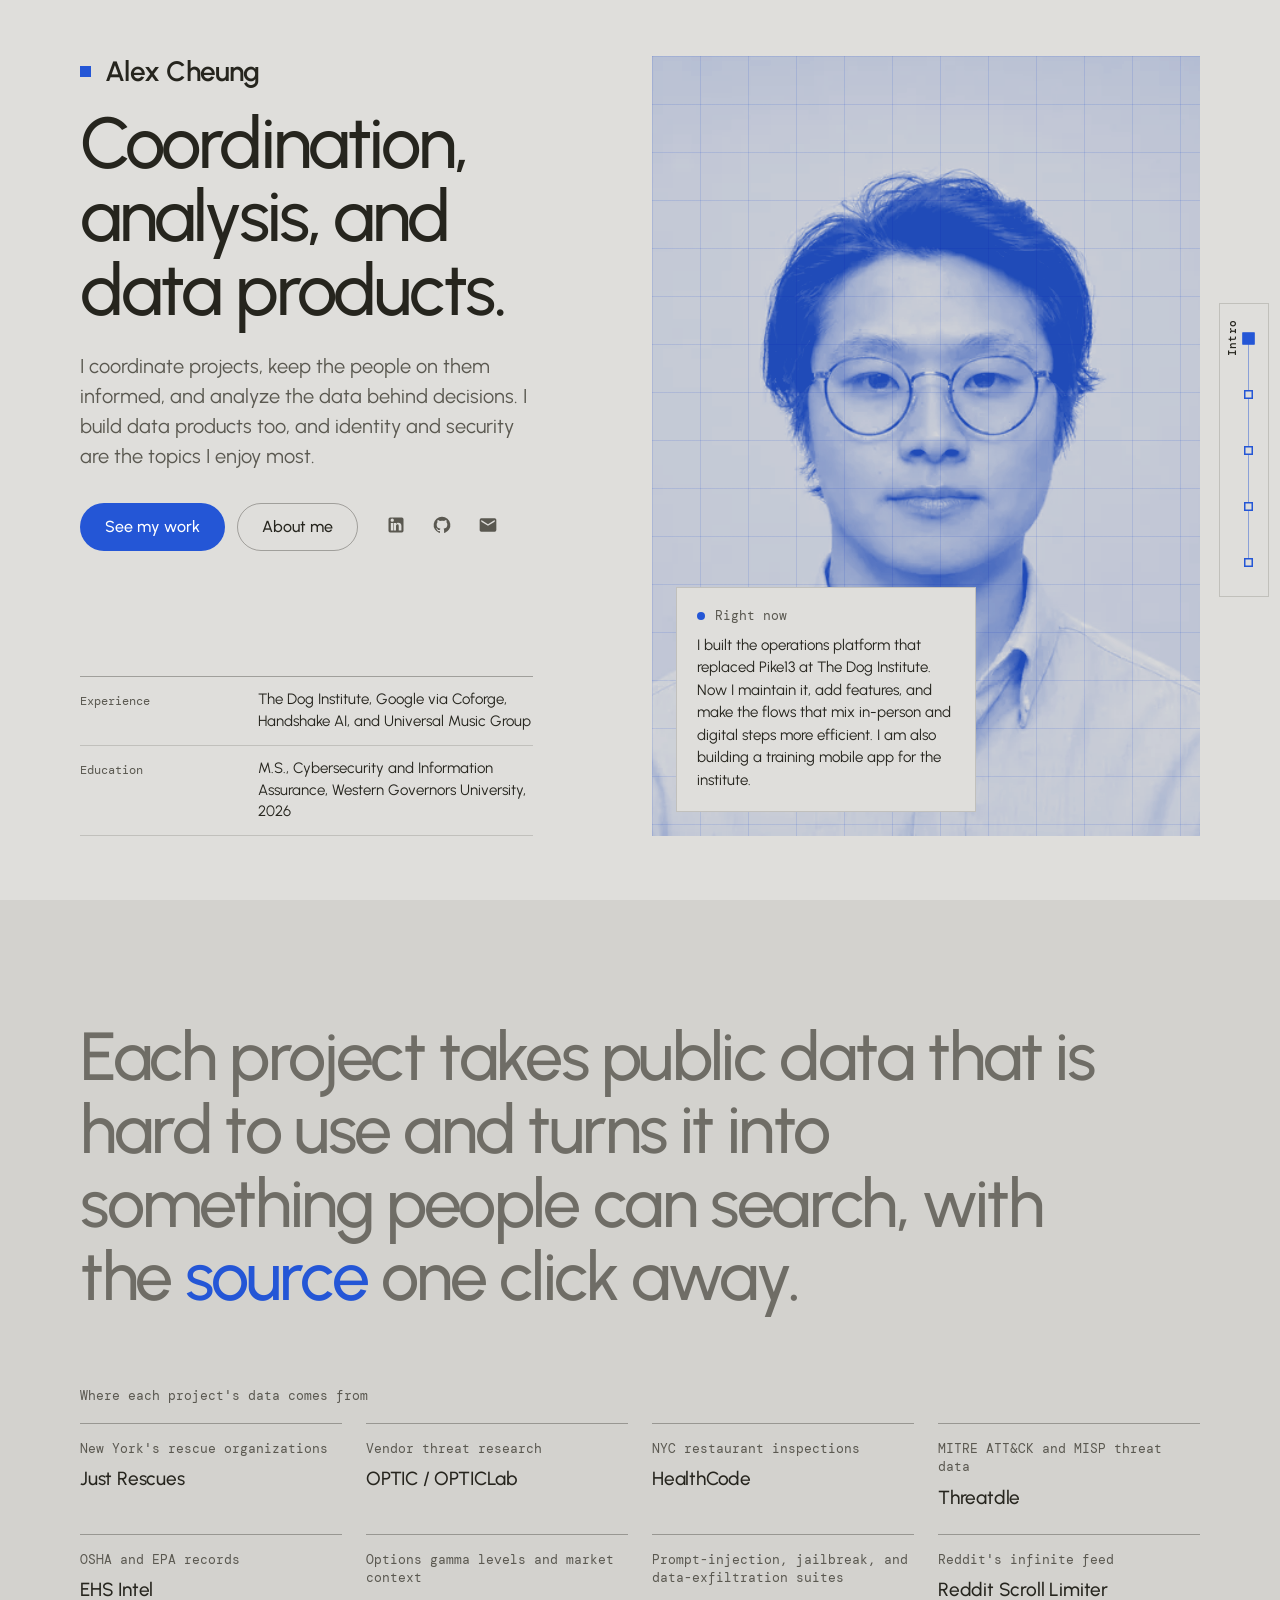
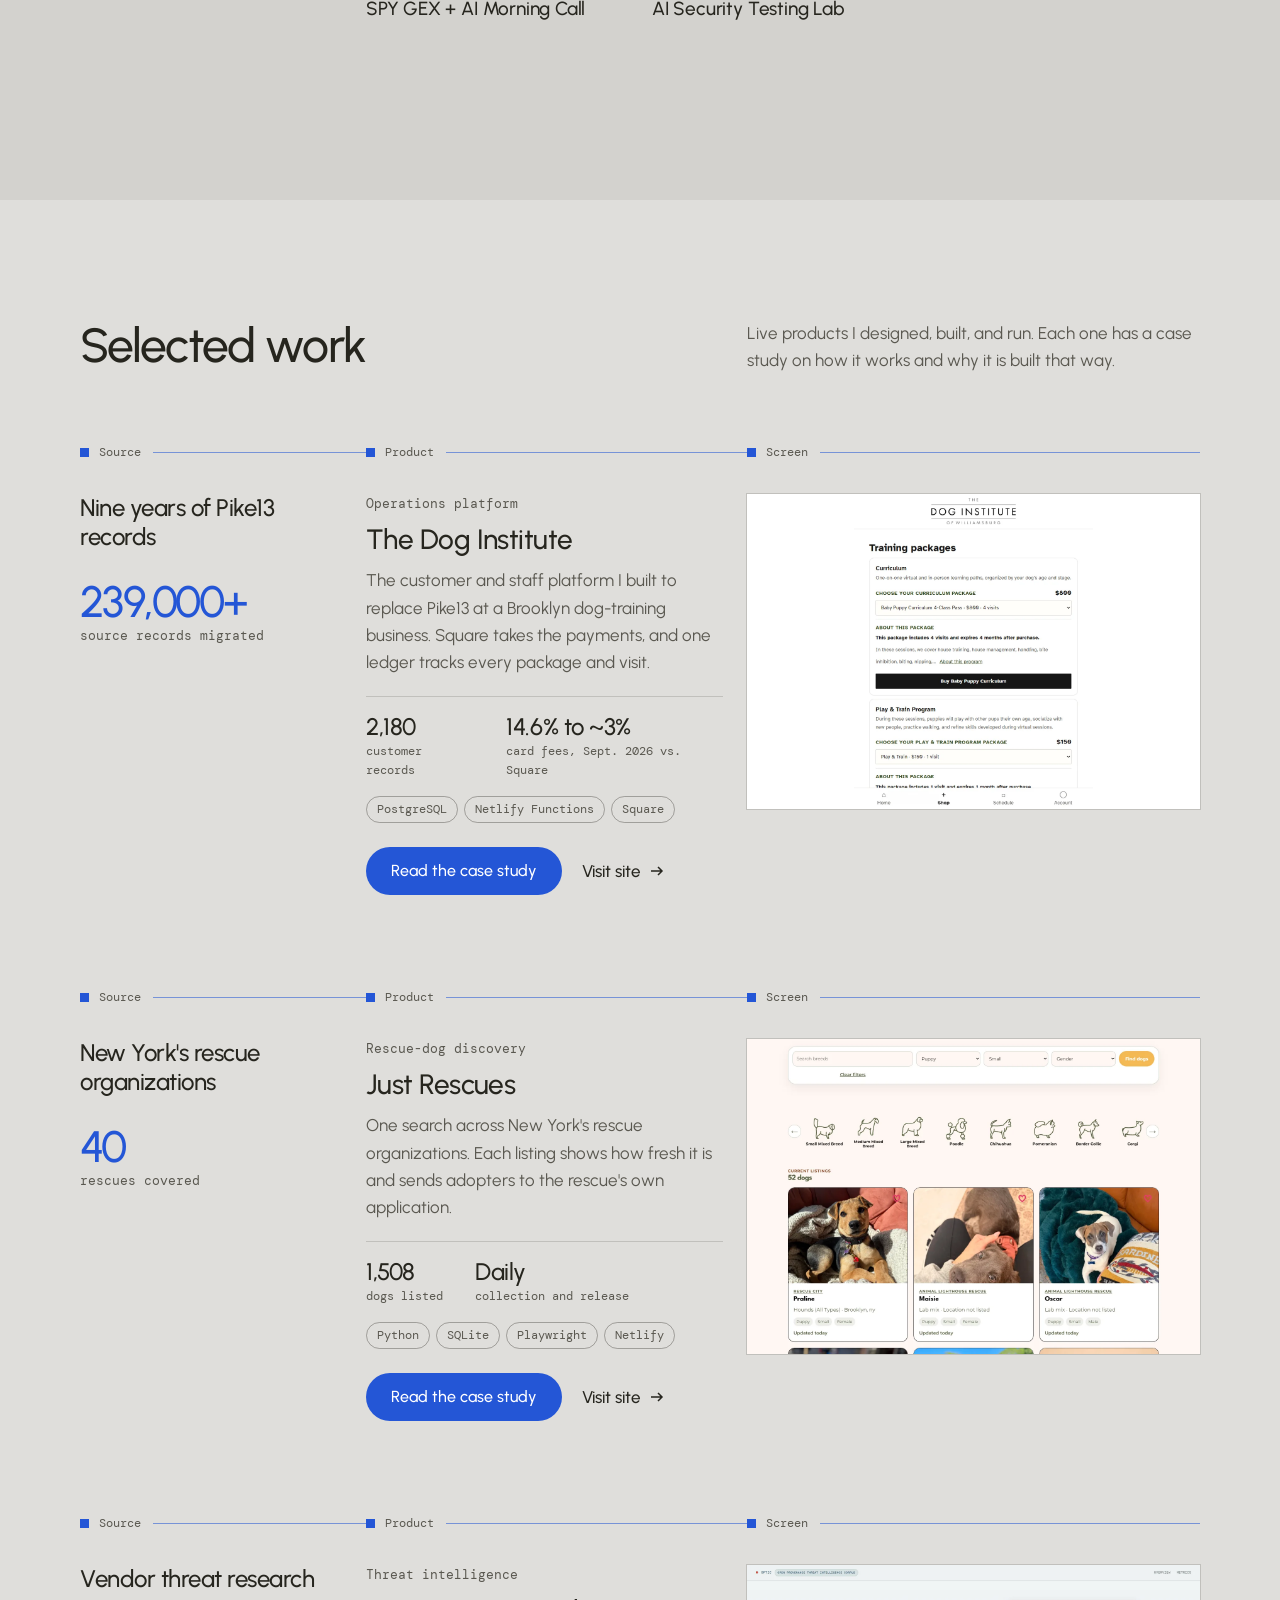
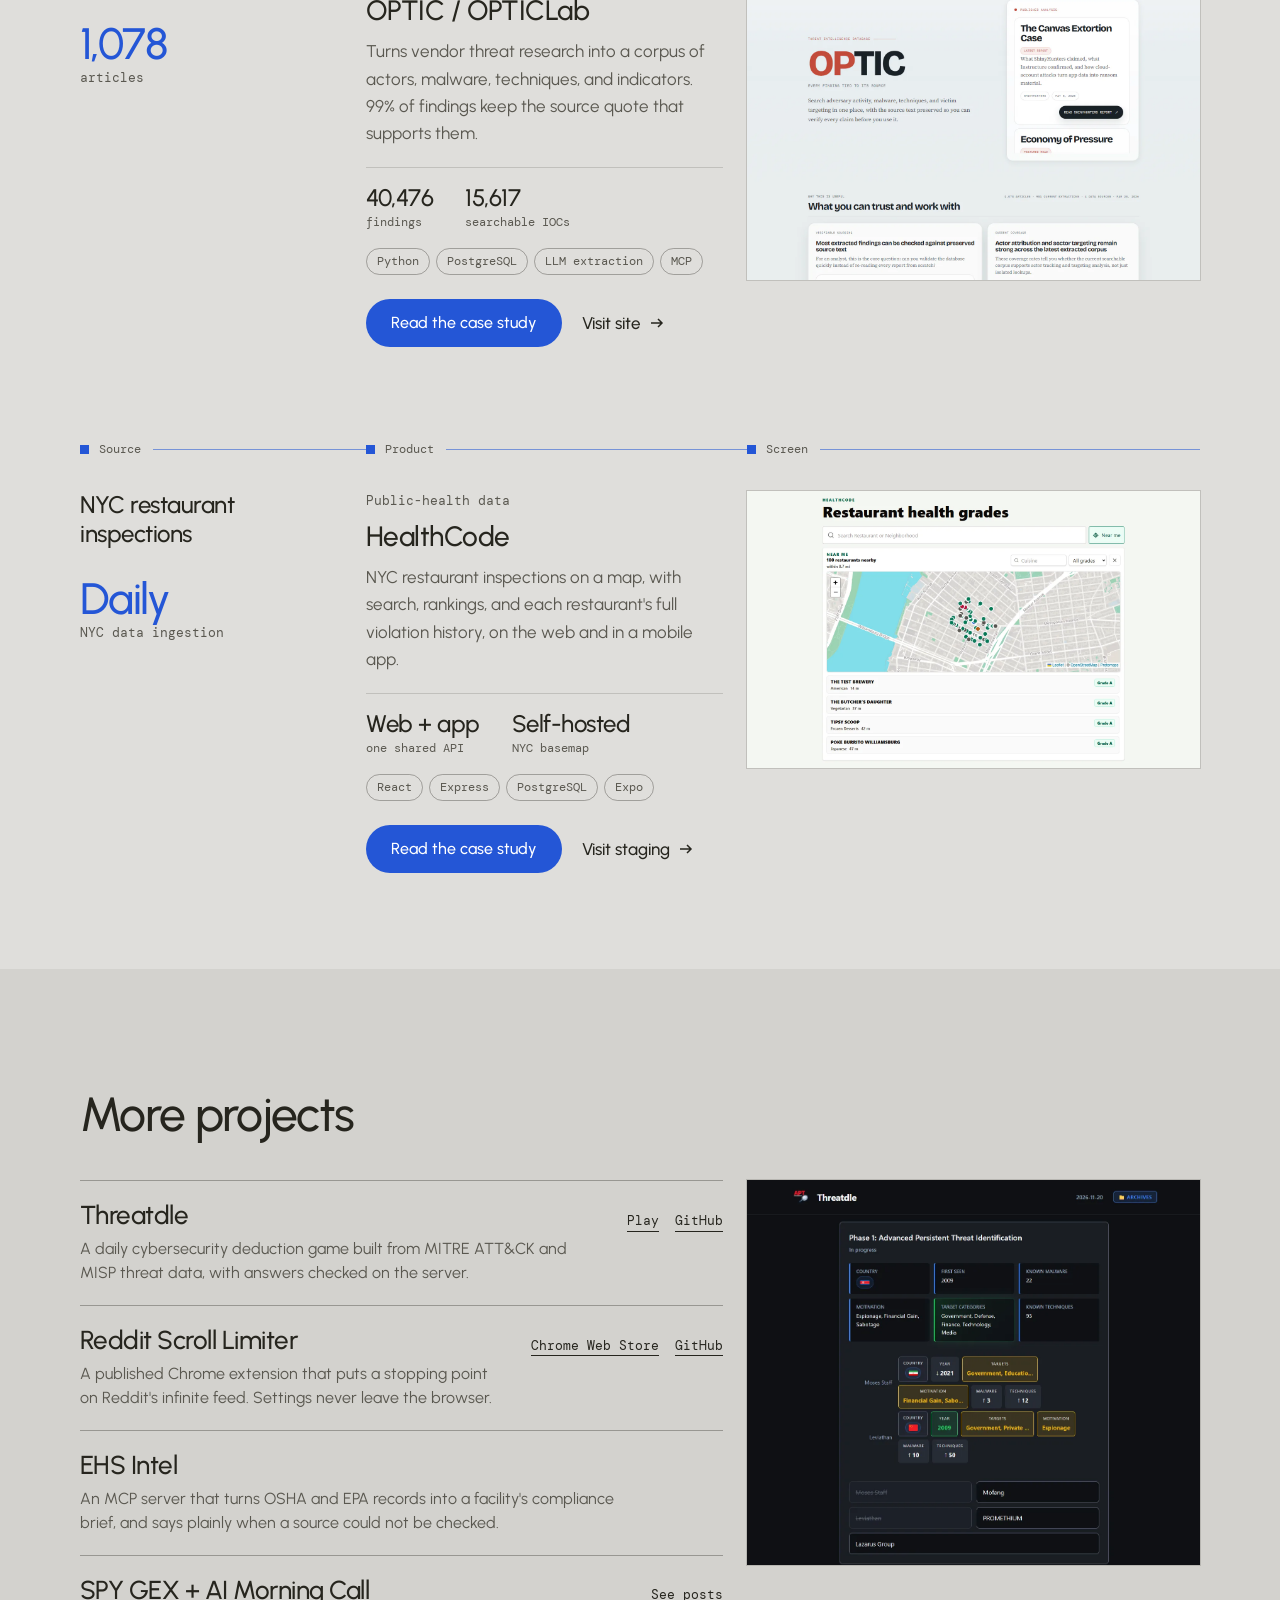
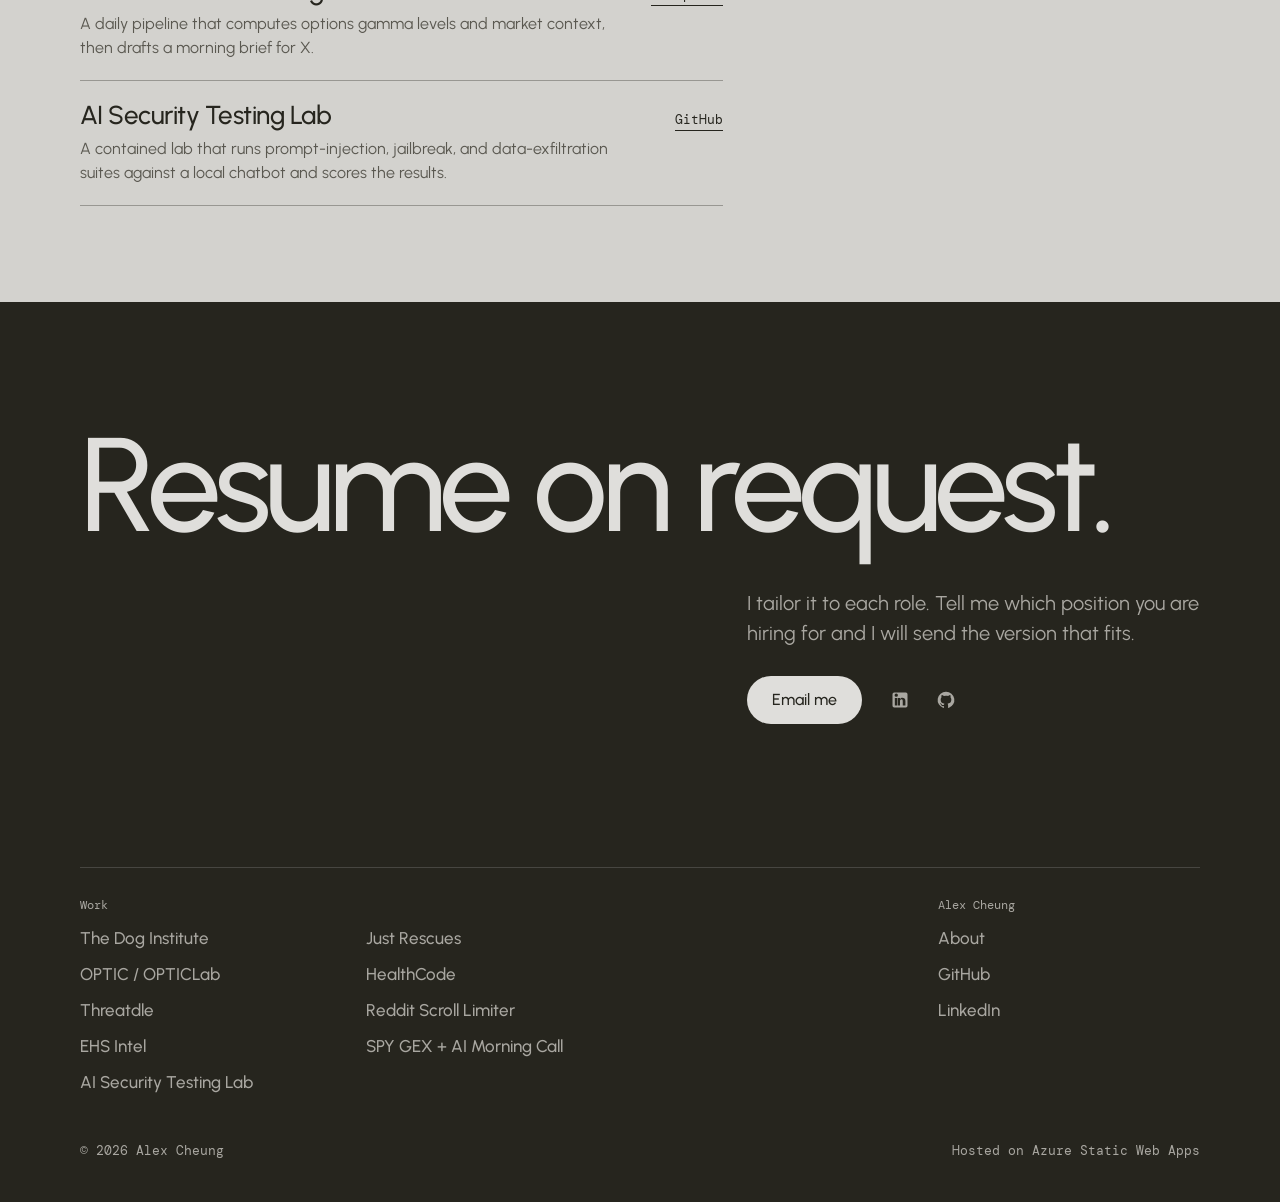
==== commit e3051e09: "Update case studies from the 2026 record and add real screenshots Bring every project case study up " ====
--- a/index.html
+++ b/index.html
@@ -15,11 +15,11 @@
 <meta property="og:image" content="https://www.alexcheung.info/assets/projects/optic.png">
 <meta property="og:image:alt" content="Selected product work from Alex Cheung's portfolio">
 <meta name="twitter:card" content="summary_large_image">
-<link rel="icon" href="favicon.svg" type="image/svg+xml">
+<link rel="icon" href="favicon.svg?v=2" type="image/svg+xml">
 <link rel="preconnect" href="https://fonts.googleapis.com">
 <link rel="preconnect" href="https://fonts.gstatic.com" crossorigin>
 <link href="https://fonts.googleapis.com/css2?family=DM+Mono:wght@400;500&family=Urbanist:wght@400..600&display=swap" rel="stylesheet">
-<link rel="stylesheet" href="styles.css?v=4">
+<link rel="stylesheet" href="styles.css?v=5">
 <script type="speculationrules">{"prefetch":[{"where":{"href_matches":"/*.html"},"eagerness":"moderate"}]}</script>
 <script src="app.js?v=2" defer></script>
 </head>
@@ -108,6 +108,31 @@
       <article class="trail">
         <ol class="trail__track mono" aria-hidden="true"><li>Source</li><li>Product</li><li>Screen</li></ol>
         <div class="trail__source">
+          <p class="trail__from">Nine years of Pike13 records</p>
+          <p class="stat"><span class="stat__n">239,000+</span><span class="stat__l">source records migrated</span></p>
+        </div>
+        <div class="trail__body">
+          <p class="trail__step mono">Operations platform</p>
+          <h3><a href="project-dog-institute.html">The Dog Institute</a></h3>
+          <p>The customer and staff platform I built to replace Pike13 at a Brooklyn dog-training business. Square takes the payments, and one ledger tracks every package and visit.</p>
+          <dl class="facts">
+            <div><dt>customer records</dt><dd>2,180</dd></div>
+            <div><dt>card fees, Sept. 2026 vs. Square</dt><dd>14.6% to ~3%</dd></div>
+          </dl>
+          <ul class="tags" aria-label="Stack"><li>PostgreSQL</li><li>Netlify Functions</li><li>Square</li></ul>
+          <div class="actions">
+            <a class="btn btn--solid" href="project-dog-institute.html">Read the case study</a>
+            <a class="link-arrow" href="https://store.thedoginstitute.com/" target="_blank" rel="noopener">Visit site <svg aria-hidden="true"><use href="#i-arrow"/></svg></a>
+          </div>
+        </div>
+        <a class="trail__media shot" href="project-dog-institute.html" tabindex="-1" aria-hidden="true">
+          <img src="assets/projects/dog-institute-shop.webp" style="view-transition-name: shot-dog-institute" alt="" width="1440" height="1000" loading="lazy" decoding="async">
+        </a>
+      </article>
+
+      <article class="trail">
+        <ol class="trail__track mono" aria-hidden="true"><li>Source</li><li>Product</li><li>Screen</li></ol>
+        <div class="trail__source">
           <p class="trail__from">New York's rescue organizations</p>
           <p class="stat"><span class="stat__n">40</span><span class="stat__l">rescues covered</span></p>
         </div>
@@ -126,7 +151,7 @@
           </div>
         </div>
         <a class="trail__media shot" href="project-justrescues.html" tabindex="-1" aria-hidden="true">
-          <img src="assets/projects/justrescues-home.png" style="view-transition-name: shot-justrescues" alt="" width="1280" height="720" loading="lazy" decoding="async">
+          <img src="assets/projects/justrescues-results.webp" style="view-transition-name: shot-justrescues" alt="" width="1440" height="1000" loading="lazy" decoding="async">
         </a>
       </article>
 
@@ -176,7 +201,7 @@
           </div>
         </div>
         <a class="trail__media shot" href="project-healthcode.html" tabindex="-1" aria-hidden="true">
-          <img src="assets/projects/healthcode.webp" style="view-transition-name: shot-healthcode" alt="" width="1440" height="1000" loading="lazy" decoding="async">
+          <img src="assets/projects/healthcode-nearby-map.webp" style="view-transition-name: shot-healthcode" alt="" width="1440" height="880" loading="lazy" decoding="async">
         </a>
       </article>
     </div>
@@ -195,7 +220,7 @@
               <p>A daily cybersecurity deduction game built from MITRE ATT&amp;CK and MISP threat data, with answers checked on the server.</p>
             </div>
             <div class="index__links"><a href="https://threatdle.com" target="_blank" rel="noopener">Play</a><a href="https://github.com/RubiksTwist/Threatdle" target="_blank" rel="noopener">GitHub</a></div>
-            <img class="index__thumb" src="assets/projects/threatdle.webp" alt="" width="1440" height="1000" loading="lazy" decoding="async">
+            <img class="index__thumb" src="assets/projects/threatdle-midgame.webp" alt="" width="1440" height="1000" loading="lazy" decoding="async">
           </li>
           <li class="index__row" data-p="reddit">
             <div class="index__main">
@@ -210,7 +235,7 @@
               <h3><a class="index__link" href="project-ehs-intel.html">EHS Intel</a></h3>
               <p>An MCP server that turns OSHA and EPA records into a facility's compliance brief, and says plainly when a source could not be checked.</p>
             </div>
-            <img class="index__thumb index__thumb--contain" src="assets/projects/ehs-intel.svg" alt="" width="1200" height="760" loading="lazy" decoding="async">
+            <img class="index__thumb" src="assets/projects/ehs-intel-brief.webp" alt="" width="1440" height="1000" loading="lazy" decoding="async">
           </li>
           <li class="index__row" data-p="gex">
             <div class="index__main">
@@ -218,7 +243,7 @@
               <p>A daily pipeline that computes options gamma levels and market context, then drafts a morning brief for X.</p>
             </div>
             <div class="index__links"><a href="https://x.com/GexLevels" target="_blank" rel="noopener">See posts</a></div>
-            <img class="index__thumb" src="assets/projects/spy-gex-x-post.svg" alt="" width="620" height="920" loading="lazy" decoding="async">
+            <img class="index__thumb" src="assets/projects/market-intel-gex-levels.webp" alt="" width="1440" height="1000" loading="lazy" decoding="async">
           </li>
           <li class="index__row" data-p="ailab">
             <div class="index__main">
@@ -226,15 +251,15 @@
               <p>A contained lab that runs prompt-injection, jailbreak, and data-exfiltration suites against a local chatbot and scores the results.</p>
             </div>
             <div class="index__links"><a href="https://github.com/RubiksTwist/AI-Hacking" target="_blank" rel="noopener">GitHub</a></div>
-            <img class="index__thumb index__thumb--contain" src="assets/diagrams/ai-security-architecture.svg" alt="" width="1100" height="560" loading="lazy" decoding="async">
+            <img class="index__thumb" src="assets/projects/ai-security-lab-results.webp" alt="" width="1440" height="1000" loading="lazy" decoding="async">
           </li>
         </ul>
         <div class="preview" aria-hidden="true">
-          <img data-p="threatdle" src="assets/projects/threatdle.webp" style="view-transition-name: shot-threatdle" alt="" width="1440" height="1000" loading="lazy" decoding="async">
+          <img data-p="threatdle" src="assets/projects/threatdle-midgame.webp" style="view-transition-name: shot-threatdle" alt="" width="1440" height="1000" loading="lazy" decoding="async">
           <img data-p="reddit" src="assets/projects/reddit-scroll-limiter.webp" style="view-transition-name: shot-reddit" alt="" width="1280" height="800" loading="lazy" decoding="async">
-          <img data-p="ehs" class="contain" src="assets/projects/ehs-intel.svg" style="view-transition-name: shot-ehs" alt="" width="1200" height="760" loading="lazy" decoding="async">
-          <img data-p="gex" class="contain" src="assets/projects/spy-gex-x-post.svg" style="view-transition-name: shot-gex" alt="" width="620" height="920" loading="lazy" decoding="async">
-          <img data-p="ailab" class="contain" src="assets/diagrams/ai-security-architecture.svg" style="view-transition-name: shot-ailab" alt="" width="1100" height="560" loading="lazy" decoding="async">
+          <img data-p="ehs" src="assets/projects/ehs-intel-brief.webp" style="view-transition-name: shot-ehs" alt="" width="1440" height="1000" loading="lazy" decoding="async">
+          <img data-p="gex" src="assets/projects/market-intel-gex-levels.webp" style="view-transition-name: shot-gex" alt="" width="1440" height="1000" loading="lazy" decoding="async">
+          <img data-p="ailab" src="assets/projects/ai-security-lab-results.webp" style="view-transition-name: shot-ailab" alt="" width="1440" height="1000" loading="lazy" decoding="async">
         </div>
       </div>
     </div>
@@ -261,6 +286,7 @@
       <div class="closing__cols">
         <nav class="closing__links" aria-labelledby="f-work">
           <p class="mono" id="f-work">Work</p>
+          <a href="project-dog-institute.html">The Dog Institute</a>
           <a href="project-justrescues.html">Just Rescues</a>
           <a href="project-optic.html">OPTIC / OPTICLab</a>
           <a href="project-healthcode.html">HealthCode</a>
--- a/styles.css
+++ b/styles.css
@@ -565,6 +565,7 @@
 .case-main h2::before { content: ""; position: absolute; left: -40px; top: .36em; width: 9px; height: 9px; background: var(--accent); }
 .case-main p { font-size: 19px; line-height: 1.65; max-width: 62ch; }
 .case-main p + p { margin-top: 1.1em; }
+.case-main p + figure { margin-top: 28px; }
 .case-main code { font: 400 .84em/1 var(--mono); padding: 2px 6px; background: rgba(38, 37, 30, .07); }
 .case-main a { text-decoration: underline; text-decoration-color: var(--accent); text-underline-offset: 4px; }
 
